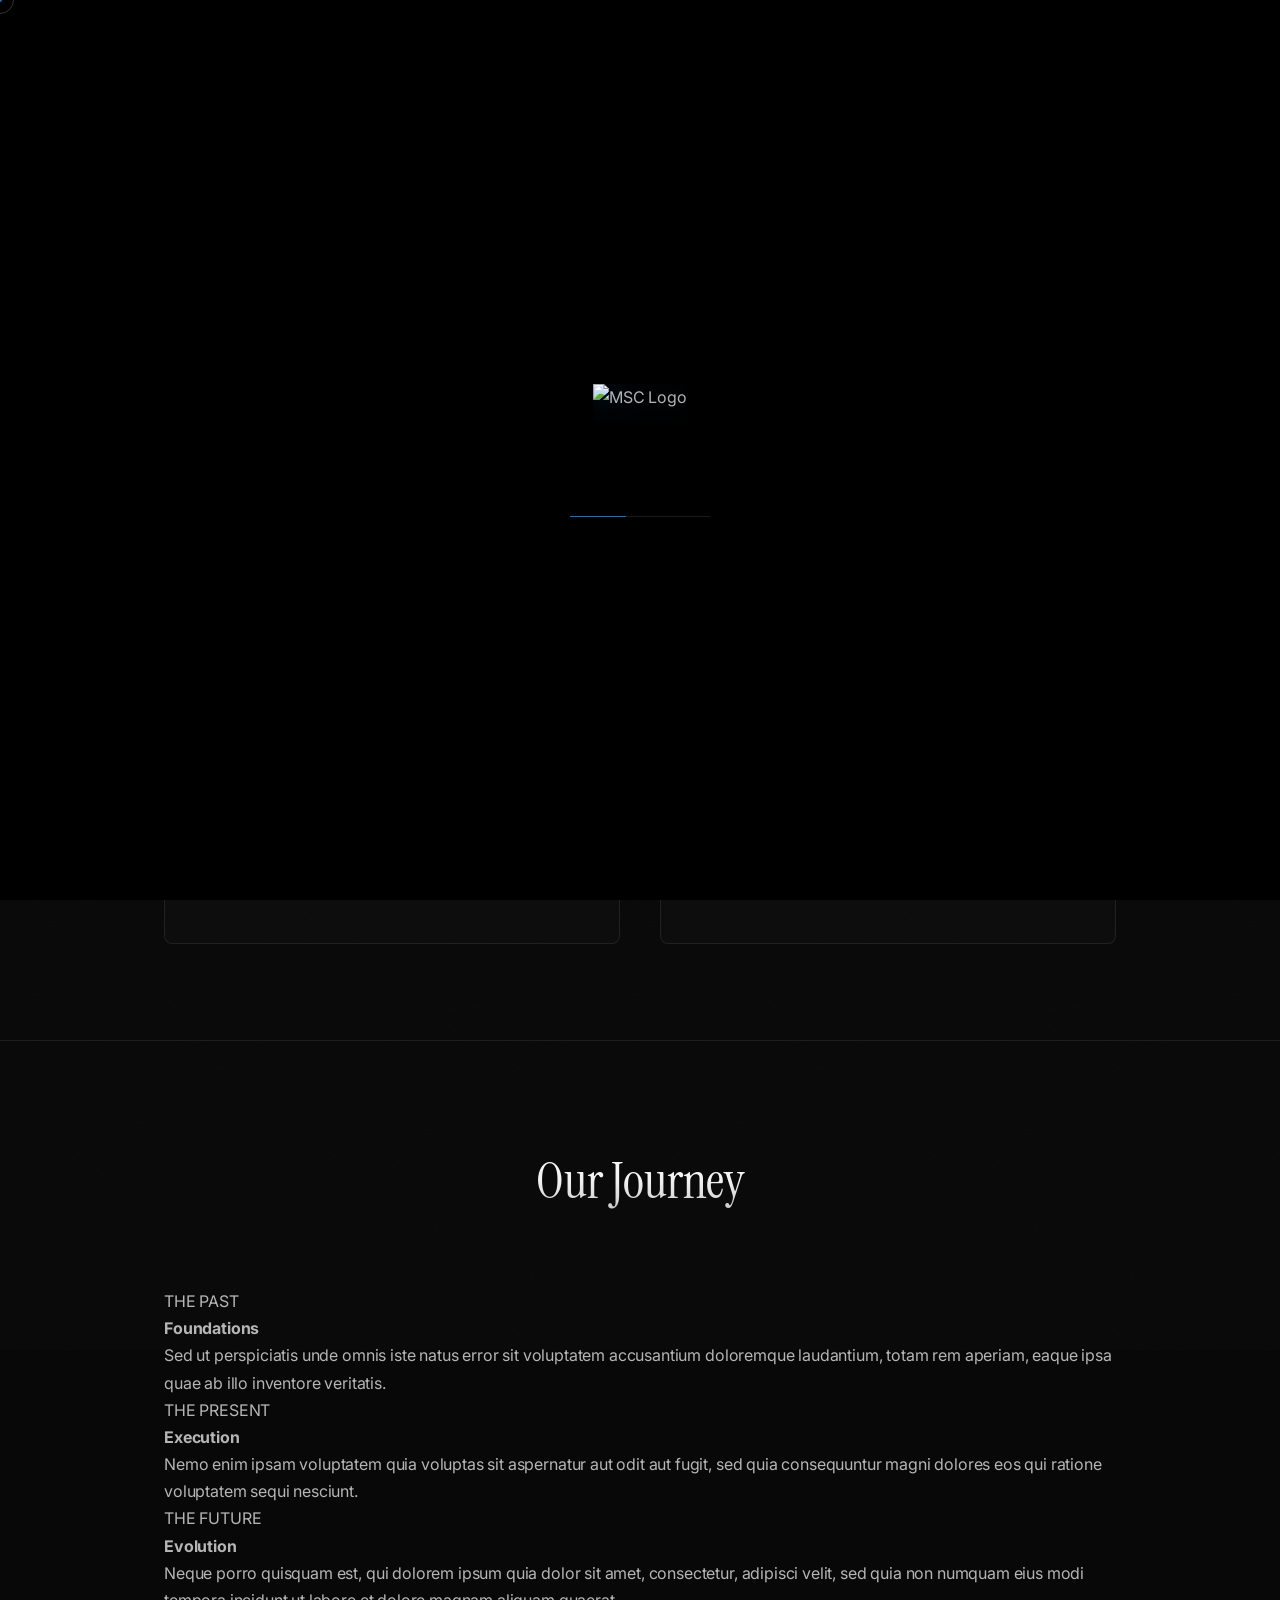
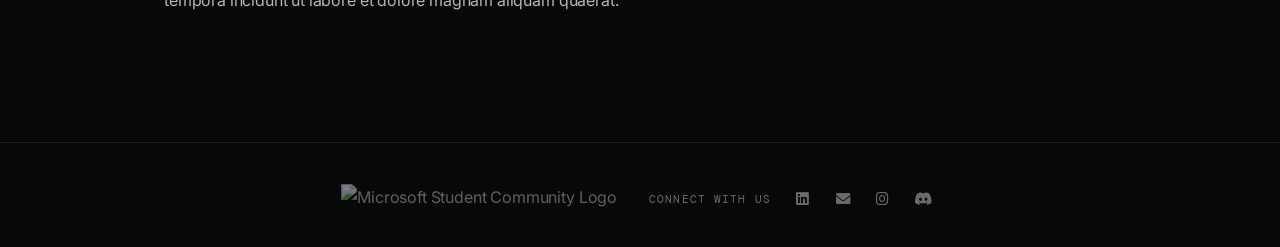
==== mscsrmap-main/about.html @ 241bece9 "Initial commit" ====
<!DOCTYPE html>
<html lang="en">
<head>
  <meta charset="UTF-8" />
  <meta name="viewport" content="width=device-width, initial-scale=1.0" />
  <meta name="description" content="About Microsoft Student Community at SRM University AP" />
  <title>About - Microsoft Student Community</title>

  <!-- Preconnect to external domains for faster loading -->
  <link rel="preconnect" href="https://fonts.googleapis.com" crossorigin />
  <link rel="preconnect" href="https://fonts.gstatic.com" crossorigin />
  <link rel="preconnect" href="https://cdnjs.cloudflare.com" crossorigin />

  <!-- Stylesheets with optimized loading -->
  <link rel="stylesheet" href="styles.css" />
  <link href="https://fonts.googleapis.com/css2?family=Syne:wght@700;800&family=DM+Mono:ital,wght@0,400;0,500;1,400&family=Inter:wght@300;400;500&family=Instrument+Serif:ital@0;1&display=swap" rel="stylesheet" />
  <link rel="stylesheet" href="https://cdnjs.cloudflare.com/ajax/libs/font-awesome/6.0.0/css/all.min.css" crossorigin="anonymous" referrerpolicy="no-referrer" />
  <script>
    (function(){
      var navEntry = performance.getEntriesByType("navigation")[0];
      var isReload = navEntry ? (navEntry.type === 'reload') : (performance.navigation && performance.navigation.type === 1);
      if (sessionStorage.getItem('loaderShown') === 'true' && !isReload) {
        document.documentElement.classList.add('skip-loader');
      } else {
        sessionStorage.setItem('loaderShown', 'true');
      }
    })();
  </script>
</head>

<body class="about-page-body">
  <div class="c-dot" id="cDot"></div>
  <div class="c-ring" id="cRing"></div>

  <!-- Loading Screen -->
  <div class="loading-screen" id="loadingScreen">
    <div class="loading-split top"></div>
    <div class="loading-split bottom"></div>
    <div class="loading-content">
      <div class="loading-logo-wrap">
        <img src="https://lkbwunzswqbnoygxtilm.supabase.co/storage/v1/object/public/webpage/MSC%20Logo.png" alt="MSC Logo" class="loading-logo-img" />
      </div>
      <div class="loading-bar-wrap">
        <div class="loading-bar-line"></div>
      </div>
    </div>
  </div>

  <!-- Background Video -->
  <video class="background-video" muted loop playsinline id="bgVideo" preload="metadata">
    <source src="https://lkbwunzswqbnoygxtilm.supabase.co/storage/v1/object/public/webpage/Microsoft_Student_Community_Title_Card.mp4" type="video/mp4" />
  </video>
  <div class="background-overlay"></div>

  <!-- Navigation -->
  <nav class="navbar liquid-glass">
    <div class="nav-container">
      <a href="index.html" class="nav-logo-link"><img src="https://lkbwunzswqbnoygxtilm.supabase.co/storage/v1/object/public/webpage/MSC%20Logo.png" alt="MSC" class="nav-logo-img" /></a>
      <ul class="nav-menu">
        <li><a href="index.html" class="nav-link">Home</a></li>
        <li><a href="about.html" class="nav-link active">About</a></li>
        <li><a href="events.html" class="nav-link">Events</a></li>
        <li><a href="gallery.html" class="nav-link">Gallery</a></li>
      </ul>
      <div class="hamburger">
        <span></span>
        <span></span>
        <span></span>
      </div>
    </div>
  </nav>

  <!-- Main About Content -->
  <section class="about-hero">
    <div class="container">
      <div class="about-header">
        <span class="section-label">THE MSC ORIGIN</span>
        <h1 class="page-title">Built by students, for students.</h1>
        <p class="about-hero-desc">
          Microsoft Student Community at SRM University AP is a student-led space for builders and learners to explore Microsoft technologies through workshops, projects, and peer-driven learning.
        </p>
      </div>
      
      <div class="about-credits-box">
        <div class="credit-block">
          <span class="credit-title">FOUNDED BY</span>
          <span class="credit-name">Jayanth Ramakrishnan</span>
        </div>
        <div class="credit-divider"></div>
        <div class="credit-block">
          <span class="credit-title">CREDITS</span>
          <span class="credit-name">Murali, Tomy Sir</span>
        </div>
      </div>
    </div>
  </section>

  <section class="about-manifesto">
    <div class="container">
      <div class="manifesto-grid">
        <!-- Vision -->
        <div class="manifesto-card">
          <div class="card-icon"><i class="fa-solid fa-eye"></i></div>
          <h3>Vision</h3>
          <p>
            Lorem ipsum dolor sit amet, consectetur adipiscing elit. Sed do eiusmod tempor incididunt ut labore et dolore magna aliqua. Ut enim ad minim veniam, quis nostrud exercitation ullamco laboris.
          </p>
        </div>
        <!-- Mission -->
        <div class="manifesto-card">
          <div class="card-icon"><i class="fa-solid fa-rocket"></i></div>
          <h3>Mission</h3>
          <p>
            Duis aute irure dolor in reprehenderit in voluptate velit esse cillum dolore eu fugiat nulla pariatur. Excepteur sint occaecat cupidatat non proident, sunt in culpa qui officia.
          </p>
        </div>
      </div>
    </div>
  </section>

  <section class="about-timeline">
    <div class="container">
      <h2 class="timeline-header">Our Journey</h2>
      <div class="timeline-container">
        <!-- Past -->
        <div class="timeline-node">
          <div class="node-marker"></div>
          <div class="node-content">
            <span class="node-time">THE PAST</span>
            <h4>Foundations</h4>
            <p>
              Sed ut perspiciatis unde omnis iste natus error sit voluptatem accusantium doloremque laudantium, totam rem aperiam, eaque ipsa quae ab illo inventore veritatis.
            </p>
          </div>
        </div>
        <!-- Present -->
        <div class="timeline-node">
          <div class="node-marker active-marker"></div>
          <div class="node-content">
            <span class="node-time">THE PRESENT</span>
            <h4>Execution</h4>
            <p>
              Nemo enim ipsam voluptatem quia voluptas sit aspernatur aut odit aut fugit, sed quia consequuntur magni dolores eos qui ratione voluptatem sequi nesciunt.
            </p>
          </div>
        </div>
        <!-- Future -->
        <div class="timeline-node">
          <div class="node-marker"></div>
          <div class="node-content">
            <span class="node-time">THE FUTURE</span>
            <h4>Evolution</h4>
            <p>
              Neque porro quisquam est, qui dolorem ipsum quia dolor sit amet, consectetur, adipisci velit, sed quia non numquam eius modi tempora incidunt ut labore et dolore magnam aliquam quaerat.
            </p>
          </div>
        </div>
      </div>
    </div>
  </section>

  <!-- Footer -->
  <footer class="footer">
    <div class="container">
      <div class="footer-content">
        <div class="footer-left">
          <div class="footer-logo">
            <img src="https://lkbwunzswqbnoygxtilm.supabase.co/storage/v1/object/public/webpage/MSC%20Logo.png" alt="Microsoft Student Community Logo" class="footer-logo-img" loading="lazy" decoding="async" />
          </div>
          <div class="footer-connect">
            <p>Connect with us</p>
            <div class="footer-social">
              <a href="https://linkedin.com/company/microsoft-student-community-srm-university/" target="_blank"><i class="fab fa-linkedin"></i></a>
              <a href="mailto:msc.community@srmap.edu.in" target="_blank"><i class="fa fa-envelope"></i></a>
              <a href="https://www.instagram.com/msc.srmap/?igsh=YmEwdnlteHUwNjVs#/" target="_blank"><i class="fab fa-instagram"></i></a>
              <a href="https://discord.com/invite/wZ55nBhWtJ/" target="_blank"><i class="fab fa-discord"></i></a>
            </div>
          </div>
        </div>
      </div>
    </div>
  </footer>

  <script src="script.min.js" defer></script>
</body>
</html>
---- mscsrmap-main/styles.css ----
/* ===== RESET & BASE ===== */
* {
  margin: 0;
  padding: 0;
  box-sizing: border-box;
}

html {
  scroll-behavior: smooth;
}

:root {
  --bg: #080809;
  --bg-2: #0d0d0f;
  --blue: #0078d4;
  --blue-dim: rgba(0, 120, 212, 0.1);
  --blue-glow: rgba(0, 120, 212, 0.35);
  --blue-soft: rgba(0, 120, 212, 0.08);
  --w100: #ffffff;
  --w95: rgba(255, 255, 255, 0.95);
  --w80: rgba(255, 255, 255, 0.8);
  --w70: rgba(255, 255, 255, 0.7);
  --w45: rgba(255, 255, 255, 0.45);
  --w40: rgba(255, 255, 255, 0.4);
  --w20: rgba(255, 255, 255, 0.2);
  --w15: rgba(255, 255, 255, 0.15);
  --w10: rgba(255, 255, 255, 0.1);
  --w06: rgba(255, 255, 255, 0.06);
  --w04: rgba(255, 255, 255, 0.04);
  --w02: rgba(255, 255, 255, 0.02);
  --w01: rgba(255, 255, 255, 0.01);
  --border: rgba(255, 255, 255, 0.08);
  --glass-bg: rgba(255, 255, 255, 0.01);
  --glass-border-top: rgba(255, 255, 255, 0.45);
  --glass-border-mid: rgba(255, 255, 255, 0.15);
  --font-d: "Syne", sans-serif;
  --font-s: "Instrument Serif", serif;
  --font-m: "DM Mono", monospace;
  --font-b: "Inter", sans-serif;
  --ease: cubic-bezier(0.16, 1, 0.3, 1);
  --ease-io: cubic-bezier(0.45, 0, 0.55, 1);
}

body {
  font-family: var(--font-b);
  background: var(--bg);
  color: var(--w70);
  line-height: 1.7;
  overflow-x: hidden;
  position: relative;
  animation: pageIn 0.4s var(--ease) both;
  -webkit-font-smoothing: antialiased;
  -moz-osx-font-smoothing: grayscale;
  letter-spacing: -0.01em;
}

/* ===== SELECTION STYLING ===== */
::selection {
  background: var(--w100);
  color: #000;
}
::-moz-selection {
  background: var(--w100);
  color: #000;
}

body::after {
  content: "";
  position: fixed;
  inset: -50%;
  width: 200%;
  height: 200%;
  background-image: url("data:image/svg+xml,%3Csvg xmlns='http://www.w3.org/2000/svg' width='300' height='300'%3E%3Cfilter id='n'%3E%3CfeTurbulence type='fractalNoise' baseFrequency='0.75' numOctaves='4' stitchTiles='stitch'/%3E%3C/filter%3E%3Crect width='300' height='300' filter='url(%23n)' opacity='1'/%3E%3C/svg%3E");
  background-repeat: repeat;
  background-size: 300px 300px;
  opacity: 0.028;
  pointer-events: none;
  z-index: 99990;
  mix-blend-mode: overlay;
  animation: grainShift 0.8s steps(1) infinite;
}

@keyframes grainShift {
  0% {
    transform: translate(0, 0);
  }
  10% {
    transform: translate(-3%, -4%);
  }
  20% {
    transform: translate(5%, 2%);
  }
  30% {
    transform: translate(-2%, 6%);
  }
  40% {
    transform: translate(4%, -3%);
  }
  50% {
    transform: translate(-5%, 1%);
  }
  60% {
    transform: translate(3%, 5%);
  }
  70% {
    transform: translate(-4%, -2%);
  }
  80% {
    transform: translate(2%, -5%);
  }
  90% {
    transform: translate(-3%, 3%);
  }
  100% {
    transform: translate(0, 0);
  }
}

@keyframes pageIn {
  from {
    opacity: 0;
  }
  to {
    opacity: 1;
  }
}

/* ===== LIQUID GLASS UTILITY ===== */
.liquid-glass {
  background: var(--glass-bg);
  background-blend-mode: luminosity;
  backdrop-filter: blur(4px);
  -webkit-backdrop-filter: blur(4px);
  border: none;
  box-shadow: inset 0 1px 1px rgba(255, 255, 255, 0.1);
  position: relative;
  overflow: hidden;
}
.liquid-glass::before {
  content: '';
  position: absolute;
  inset: 0;
  padding: 1.4px;
  background: linear-gradient(
    180deg,
    var(--glass-border-top) 0%,
    var(--glass-border-mid) 20%,
    transparent 40%,
    transparent 60%,
    var(--glass-border-mid) 80%,
    var(--glass-border-top) 100%
  );
  border-radius: inherit;
  -webkit-mask: linear-gradient(#fff 0 0) content-box, linear-gradient(#fff 0 0);
  -webkit-mask-composite: xor;
  mask: linear-gradient(#fff 0 0) content-box, linear-gradient(#fff 0 0);
  mask-composite: exclude;
  pointer-events: none;
  z-index: 1;
}

.glass-pill {
  background: rgba(255, 255, 255, 0.04);
  backdrop-filter: blur(16px) saturate(180%);
  -webkit-backdrop-filter: blur(16px) saturate(180%);
  border-radius: 9999px;
  border: 1px solid var(--w10);
}

@keyframes logoPulse {
  0% {
    transform: scale(0.98);
    opacity: 0.75;
  }
  50% {
    transform: scale(1.05);
    opacity: 1;
  }
  100% {
    transform: scale(0.98);
    opacity: 0.75;
  }
}

/* ===== LOADING SCREEN ===== */
.loading-screen {
  position: fixed;
  inset: 0;
  z-index: 99999;
  display: flex;
  align-items: center;
  justify-content: center;
  pointer-events: none;
}
html.skip-loader .loading-screen {
  display: none !important;
}
.loading-split {
  position: absolute;
  left: 0;
  right: 0;
  height: 50vh;
  background: #000;
  transition: transform 0.8s cubic-bezier(0.77, 0, 0.175, 1);
  z-index: 1;
}
.loading-split.top {
  top: 0;
  transform-origin: top;
}
.loading-split.bottom {
  bottom: 0;
  transform-origin: bottom;
}
.loading-screen.hidden .loading-split.top {
  transform: translateY(-100%);
}
.loading-screen.hidden .loading-split.bottom {
  transform: translateY(100%);
}
.loading-content {
  position: relative;
  z-index: 2;
  display: flex;
  flex-direction: column;
  align-items: center;
  gap: 2rem;
  transition: opacity 0.4s ease, transform 0.6s ease;
}
.loading-screen.hidden .loading-content {
  opacity: 0;
  transform: scale(0.95);
}
.loading-logo-wrap {
  overflow: hidden;
  display: flex;
  align-items: center;
  justify-content: center;
}
.loading-logo-img {
  height: 100px;
  width: auto;
  object-fit: contain;
  transform: translateY(100%);
  animation: slideUpLogo 0.8s cubic-bezier(0.16, 1, 0.3, 1) forwards;
  filter: drop-shadow(0 0 14px rgba(0, 120, 212, 0.35));
}
@keyframes slideUpLogo {
  to { transform: translateY(0); }
}
.loading-bar-wrap {
  width: 140px;
  height: 1px;
  background: var(--w10);
  overflow: hidden;
  position: relative;
}
.loading-bar-line {
  position: absolute;
  top: 0;
  left: 0;
  height: 100%;
  width: 40%;
  background: var(--blue);
  animation: loadingScan 1s cubic-bezier(0.65, 0, 0.35, 1) infinite;
}
@keyframes loadingScan {
  0% { left: -40%; }
  100% { left: 100%; }
}

/* ===== BACKGROUND ===== */
.background-video {
  position: fixed;
  top: 0;
  left: 0;
  right: 0;
  bottom: 0;
  width: 100vw;
  height: 100vh;
  object-fit: cover;
  z-index: -2;
  opacity: 0.4;
  filter: grayscale(100%) brightness(0.6) blur(8px);
  display: block;
  max-width: 100vw;
  max-height: 100vh;
  pointer-events: none;
}

.background-overlay {
  position: fixed;
  inset: 0;
  background: rgba(8, 8, 9, 0.82);
  z-index: -1;
}

body.events-page .background-overlay,
body.team-page .background-overlay,
body.board-page .background-overlay {
  background: rgba(8, 8, 9, 0.92) !important;
}

body.events-page .events,
body.team-page .team,
body.board-page .board {
  padding-top: 140px;
}

/* ===== CONTAINER ===== */
.container {
  max-width: 1000px;
  margin: 0 auto;
  padding: 0 24px;
}

/* ===== NAVIGATION ===== */
.navbar {
  position: fixed;
  top: 24px;
  left: 50%;
  transform: translateX(-50%);
  width: max-content;
  max-width: 90vw;
  z-index: 1000;
  padding: 0;
  transition: all 0.4s cubic-bezier(0.16, 1, 0.3, 1);
  border-radius: 100px;
  animation: navSlideIn 0.8s var(--ease) forwards;
  opacity: 0;
}
@keyframes navSlideIn {
  from { opacity: 0; transform: translate(-50%, -20px); }
  to { opacity: 1; transform: translate(-50%, 0); }
}
.nav-container {
  display: flex;
  align-items: center;
  justify-content: space-between;
  height: 56px;
  padding: 0 16px 0 24px;
  gap: 3rem;
}
.nav-logo-link {
  display: flex;
  align-items: center;
  text-decoration: none;
}
.nav-logo-img {
  height: 28px;
  width: auto;
  object-fit: contain;
  filter: drop-shadow(0 0 8px rgba(0, 120, 212, 0.2));
  transition: filter 0.3s ease, transform 0.3s ease;
}
.nav-logo-link:hover .nav-logo-img {
  filter: drop-shadow(0 0 14px rgba(0, 120, 212, 0.4));
  transform: scale(1.05);
}
.nav-menu {
  display: flex;
  list-style: none;
  gap: 0.25rem;
  align-items: center;
}
.nav-link {
  font-family: var(--font-b);
  font-size: 0.75rem;
  font-weight: 500;
  letter-spacing: 0.04em;
  color: var(--w70);
  text-decoration: none;
  text-transform: capitalize;
  padding: 8px 16px;
  border-radius: 100px;
  transition: all 0.3s ease;
  position: relative;
}
.nav-link:hover {
  background: rgba(255, 255, 255, 0.05);
  color: var(--w100);
}
.nav-link.active {
  background: rgba(255, 255, 255, 0.1);
  color: var(--w100);
}

/* Hamburger */
.hamburger {
  display: none;
  flex-direction: column;
  cursor: pointer;
  padding: 8px;
  z-index: 1001;
}

.hamburger span {
  width: 20px;
  height: 1.5px;
  background: var(--w40);
  margin: 3px 0;
  border-radius: 2px;
}

.hamburger.active span:nth-child(1) {
  transform: rotate(45deg) translateY(7px);
}

.hamburger.active span:nth-child(2) {
  opacity: 0;
}

.hamburger.active span:nth-child(3) {
  transform: rotate(-45deg) translateY(-7px);
}

/* ===== CHECKPOINT NAV ===== */
.checkpoint-nav {
  position: fixed;
  right: 1.75rem;
  top: 50%;
  transform: translateY(-50%);
  display: flex;
  flex-direction: column;
  gap: 8px;
  z-index: 100;
  align-items: flex-end;
}
.checkpoint-dot {
  display: block;
  height: 1px;
  width: 16px;
  background: var(--w20);
  text-decoration: none;
  transition:
    width 0.35s var(--ease),
    background 0.3s ease;
}
.checkpoint-dot:hover {
  width: 22px;
  background: var(--w40);
}
.checkpoint-dot.active {
  width: 28px;
  background: var(--blue);
}
@media (max-width: 900px) {
  .checkpoint-nav {
    display: none;
  }
}

/* ===== CUSTOM CURSOR ===== */
@media (hover: hover) and (pointer: fine) {
  /* Hide native cursor only when JS has initialized the custom cursor */
  body.has-custom-cursor * {
    cursor: none !important;
  }

  .c-dot {
    position: fixed;
    width: 4px;
    height: 4px;
    background: var(--blue);
    border-radius: 50%;
    pointer-events: none;
    z-index: 999999;
    left: 0;
    top: 0;
    transform: translate(-50%, -50%);
    will-change: left, top;
    transition:
      width 0.2s var(--ease),
      height 0.2s var(--ease),
      opacity 0.3s;
  }
  .c-ring {
    position: fixed;
    width: 28px;
    height: 28px;
    border: 1px solid var(--w20);
    border-radius: 50%;
    pointer-events: none;
    z-index: 999998;
    left: 0;
    top: 0;
    transform: translate(-50%, -50%);
    will-change: left, top;
    transition:
      width 0.3s var(--ease),
      height 0.3s var(--ease),
      border-color 0.3s ease,
      opacity 0.3s;
  }
  .c-dot.h {
    width: 6px;
    height: 6px;
  }
  .c-ring.h {
    width: 40px;
    height: 40px;
    border-color: var(--blue-glow);
  }
}

/* ===== SCROLL REVEAL ===== */
.reveal {
  opacity: 0;
  transform: translateY(20px);
  transition:
    opacity 0.75s var(--ease),
    transform 0.75s var(--ease);
}
.reveal.in {
  opacity: 1;
  transform: none;
}
.reveal-d1 {
  transition-delay: 0.08s;
}
.reveal-d2 {
  transition-delay: 0.16s;
}
.reveal-d3 {
  transition-delay: 0.24s;
}
.reveal-d4 {
  transition-delay: 0.32s;
}

/* ===== HERO PRO ===== */
.hero.hero-pro {
  position: relative;
  min-height: 100vh;
  display: flex;
  align-items: center;
  justify-content: center;
  padding: 0 24px;
}

.hero-pro .hero-content {
  position: relative;
  z-index: 10;
  text-align: center;
  max-width: 1000px;
  width: 100%;
  display: flex;
  flex-direction: column;
  align-items: center;
  justify-content: center;
}

.hero-tagline-pill {
  display: inline-flex;
  align-items: center;
  justify-content: center;
  gap: 0.5rem;
  padding: 0.35rem 1rem;
  font-family: var(--font-b);
  font-size: 0.65rem;
  letter-spacing: 0.2em;
  text-transform: uppercase;
  color: var(--w80);
  margin-bottom: 1.5rem;
  opacity: 0;
  animation: fadeUpIn 0.8s var(--ease) 0.1s forwards;
}

.hero-title-pro {
  font-family: var(--font-s);
  font-size: clamp(3rem, 7vw, 5.5rem);
  font-weight: 400;
  line-height: 1.1;
  background: linear-gradient(to bottom, var(--w100), var(--w95), var(--w70));
  -webkit-background-clip: text;
  background-clip: text;
  color: transparent;
  margin-bottom: 1.5rem;
  letter-spacing: -0.01em;
  opacity: 0;
  animation: fadeUpIn 1s var(--ease) 0.2s forwards;
  max-width: 900px;
}

.hero-desc-pro {
  font-size: 1.1rem;
  color: var(--w70);
  max-width: 600px;
  line-height: 1.6;
  margin-bottom: 2.5rem;
  font-weight: 300;
  opacity: 0;
  animation: fadeUpIn 1s var(--ease) 0.3s forwards;
}

.hero-cta-area {
  min-height: 50px;
  display: flex;
  align-items: center;
  justify-content: center;
  opacity: 0;
  animation: fadeUpIn 1s var(--ease) 0.4s forwards;
}

@keyframes fadeUpIn {
  from { opacity: 0; transform: translateY(20px); }
  to { opacity: 1; transform: translateY(0); }
}

.hero-btn-glass {
  padding: 0.75rem 2.5rem;
  font-family: var(--font-b);
  font-size: 0.875rem;
  font-weight: 500;
  color: var(--w95);
  background: rgba(255, 255, 255, 0.02);
  border: 1px solid var(--w10);
  border-radius: 9999px;
  cursor: pointer;
  transition: all 0.3s ease;
  backdrop-filter: blur(4px);
}
.hero-btn-glass:hover {
  border-color: var(--w40);
  background: rgba(255, 255, 255, 0.05);
  color: var(--w100);
}

.hero-email-form {
  display: flex;
  align-items: center;
  gap: 0.5rem;
  padding: 0.375rem 0.375rem 0.375rem 1.25rem;
  border: 1px solid var(--w20);
  border-radius: 9999px;
  background: rgba(255, 255, 255, 0.02);
  backdrop-filter: blur(4px);
  width: 100%;
  min-width: 280px;
  max-width: 320px;
  transition: border-color 0.3s ease, transform 0.2s ease;
  transform: scale(0.95);
}
.hero-email-form.active {
  transform: scale(1);
}
.hero-email-form:focus-within {
  border-color: var(--w40);
}
.hero-email-form input {
  flex: 1;
  background: transparent;
  border: none;
  color: var(--w100);
  font-family: var(--font-b);
  font-size: 0.875rem;
  outline: none;
  min-width: 0;
}
.hero-email-form input::placeholder {
  color: var(--w45);
}
.hero-email-form button {
  width: 32px;
  height: 32px;
  border-radius: 50%;
  background: var(--w10);
  border: none;
  color: var(--w100);
  display: flex;
  align-items: center;
  justify-content: center;
  cursor: pointer;
  transition: all 0.3s ease;
  flex-shrink: 0;
}
.hero-email-form button:hover {
  background: var(--w20);
}
.hero-email-form.hidden {
  display: none;
}

/* Large Screens */
@media (min-width: 1600px) {
  .hero-inner {
    max-width: 1600px;
    gap: 6rem;
  }

  .hero-tagline {
    font-size: 1.15rem;
  }

  .hero-description {
    font-size: 1rem;
    max-width: 600px;
  }
}

/* Page Hero */
.events-hero,
.team-hero,
.board-hero {
  min-height: 40vh;
  display: flex;
  align-items: center;
  justify-content: center;
  padding-top: 120px;
}

.events-hero h1,
.team-hero h1,
.board-hero h1 {
  font-family: var(--font-s);
  font-size: 3.5rem;
  font-weight: 500;
  background: linear-gradient(to bottom, var(--w100), var(--w95), var(--w70));
  -webkit-background-clip: text;
  background-clip: text;
  color: transparent;
  letter-spacing: -0.01em;
}

.events-hero p,
.team-hero p,
.board-hero p {
  font-size: 1rem;
  color: var(--w70);
  max-width: 500px;
  margin: 0 auto;
}

/* ===== SECTIONS ===== */
section {
  padding: 5rem 0;
  position: relative;
  background: transparent;
}

.section-title {
  font-family: var(--font-s);
  font-size: clamp(2.5rem, 4vw, 3.5rem);
  font-weight: 400;
  background: linear-gradient(to bottom, var(--w100), var(--w95), var(--w70));
  -webkit-background-clip: text;
  background-clip: text;
  color: transparent;
  line-height: 1.1;
  margin-bottom: 2.5rem;
  letter-spacing: -0.01em;
}

.section-label {
  display: inline-flex;
  align-items: center;
  justify-content: center;
  gap: 0.5rem;
  padding: 0.25rem 0.75rem;
  font-family: var(--font-b);
  font-size: 0.65rem;
  letter-spacing: 0.2em;
  color: var(--w80);
  text-transform: uppercase;
  margin-bottom: 1rem;
  background: rgba(255, 255, 255, 0.04);
  backdrop-filter: blur(16px) saturate(180%);
  -webkit-backdrop-filter: blur(16px) saturate(180%);
  border-radius: 9999px;
  border: 1px solid var(--w10);
}

/* ===== UPCOMING EVENTS ===== */
.upcoming {
  padding: 5rem 0 4rem;
}

.upcoming-list {
  display: flex;
  flex-direction: column;
  gap: 1.5rem;
  max-width: 1000px;
  margin: 0 auto;
}

.event-cassette {
  display: grid;
  grid-template-columns: 90px 1fr 80px;
  gap: 2rem;
  padding: 1.5rem;
  border: 1px solid var(--border);
  border-radius: 8px;
  background: var(--glass-bg);
  backdrop-filter: blur(4px);
  box-shadow: inset 0 1px 1px rgba(255, 255, 255, 0.1);
  align-items: center;
  transition: transform 0.3s var(--ease), border-color 0.3s var(--ease), background 0.3s var(--ease), box-shadow 0.3s var(--ease);
}

.event-cassette:hover {
  transform: translateY(-2px);
  border-color: var(--blue);
  background: var(--w04);
  box-shadow: inset 0 1px 1px rgba(255, 255, 255, 0.1), 0 4px 20px var(--blue-soft);
}

.event-cassette:last-child {
  border-bottom: 1px solid var(--border);
}

.event-spine {
  display: flex;
  flex-direction: column;
  font-family: var(--font-m);
  text-transform: uppercase;
  letter-spacing: 0.2em;
  color: var(--w40);
  gap: 0.4rem;
}

.event-day {
  font-family: var(--font-d);
  font-size: 2rem;
  color: var(--w70);
  letter-spacing: -0.02em;
}

.event-body h3 {
  font-size: 1.1rem;
  font-weight: 500;
  color: var(--w100);
  margin-bottom: 0.5rem;
}

.event-body p {
  color: var(--w40);
  font-size: 0.85rem;
  line-height: 1.6;
  margin-bottom: 0.85rem;
}

.event-meta {
  display: flex;
  flex-wrap: wrap;
  gap: 0.75rem;
  font-family: var(--font-m);
  font-size: 0.65rem;
  letter-spacing: 0.12em;
  text-transform: uppercase;
  color: var(--w40);
}

.event-status {
  border: 1px solid var(--border);
  padding: 0.25rem 0.6rem;
  background: var(--w06);
}

.event-edge {
  width: 56px;
  height: 56px;
  border: 1px solid var(--border);
  border-radius: 50%;
  display: flex;
  align-items: center;
  justify-content: center;
  font-family: var(--font-m);
  font-size: 0.6rem;
  letter-spacing: 0.14em;
  text-transform: uppercase;
  color: var(--w40);
  background: transparent;
  transition: all 0.3s var(--ease);
}

.event-cassette:hover .event-edge {
  border-color: var(--blue);
  color: var(--blue);
  background: var(--blue-dim);
}

/* ===== ABOUT SECTION ===== */
.about-content {
  display: grid;
  grid-template-columns: 2fr 1fr;
  gap: 4rem;
  align-items: center;
}

.about-text p {
  font-size: 0.9rem;
  margin-bottom: 1.25rem;
  color: var(--w70);
  line-height: 1.8;
}

.about-text strong {
  color: var(--w100);
  font-weight: 500;
}

.stats {
  display: flex;
  gap: 3rem;
  margin-top: 2.5rem;
  justify-content: flex-start;
}

.stat-item {
  text-align: left;
  padding: 0;
  background: none;
  border: none;
}

.stat-item h3 {
  font-family: var(--font-d);
  font-size: 2.5rem;
  font-weight: 700;
  color: var(--w100);
  line-height: 1;
}

.stat-item p {
  font-family: var(--font-m);
  color: var(--w40);
  font-weight: 400;
  font-size: 0.7rem;
  text-transform: uppercase;
  letter-spacing: 0.15em;
  margin-top: 0.25rem;
}

.image-placeholder {
  width: 100%;
  height: 280px;
  background: none;
  border-radius: 0;
  display: flex;
  align-items: center;
  justify-content: center;
  border: none;
  overflow: hidden;
}

.image-placeholder img {
  width: 100%;
  height: 100%;
  object-fit: contain;
}

.about-shell {
  display: grid;
  grid-template-columns: minmax(0, 1.1fr) minmax(0, 0.9fr);
  gap: 3.5rem;
  align-items: start;
}

.about-lead {
  font-size: 0.95rem;
  color: var(--w70);
  line-height: 1.8;
  margin-bottom: 2rem;
}

.credit-strip {
  display: grid;
  gap: 1rem;
  border-left: 1px solid var(--border);
  padding-left: 1.5rem;
}

.credit-item {
  display: flex;
  flex-direction: column;
  gap: 0.3rem;
}

.credit-label {
  font-family: var(--font-m);
  font-size: 0.65rem;
  letter-spacing: 0.2em;
  color: var(--w40);
  text-transform: uppercase;
}

.credit-name {
  font-size: 0.95rem;
  color: var(--w100);
}

.about-impact {
  display: grid;
  gap: 1rem;
}

.impact-band {
  display: flex;
  align-items: center;
  justify-content: space-between;
  border: 1px solid var(--border);
  border-radius: 8px;
  padding: 1.2rem 1.5rem;
  background: var(--w04);
  transition: transform 0.3s var(--ease), border-color 0.3s var(--ease), background 0.3s var(--ease);
}

.impact-band:hover {
  transform: translateY(-2px);
  border-color: var(--w20);
  background: var(--w06);
}

.impact-value {
  font-family: var(--font-d);
  font-size: 1.6rem;
  color: var(--w100);
}

.impact-label {
  font-family: var(--font-m);
  font-size: 0.65rem;
  letter-spacing: 0.18em;
  text-transform: uppercase;
  color: var(--w40);
}

/* ===== EVENTS SECTION ===== */
.events-subtitle {
  font-family: var(--font-m);
  font-size: 0.65rem;
  font-weight: 400;
  margin-bottom: 2rem;
  color: var(--blue);
  text-transform: uppercase;
  letter-spacing: 0.25em;
  text-align: center;
  opacity: 0.85;
}

.events-section {
  margin-bottom: 4rem;
}

.events-grid {
  display: flex;
  flex-direction: column;
  max-width: 900px;
  margin: 0 auto;
  gap: 0;
  padding-bottom: 2rem;
}

.event-card {
  background: rgba(255, 255, 255, 0.01);
  border: 1px solid var(--w10);
  border-radius: 8px;
  backdrop-filter: blur(4px);
  padding: 0;
  display: grid;
  grid-template-columns: 140px 1fr;
  align-items: stretch;
  position: relative;
  transition: all 0.3s var(--ease);
  margin-bottom: 2rem;
  overflow: hidden;
  box-shadow: inset 0 1px 1px rgba(255, 255, 255, 0.1);
}

.event-card:last-child {
  margin-bottom: 0;
}

.event-card:hover {
  border-color: var(--blue);
  background: var(--w04);
  transform: translateY(-2px);
  box-shadow: inset 0 1px 1px rgba(255, 255, 255, 0.1), 0 4px 20px var(--blue-soft);
}

.event-card:hover .event-content h4 {
  color: var(--blue);
}

/* Event Types - Optional accent line */
/* Mobile Responsiveness for Events List */
@media (max-width: 768px) {
  .event-card {
    grid-template-columns: 1fr;
    gap: 1rem;
    padding: 2rem 0;
  }

  .event-date {
    flex-direction: row;
    align-items: baseline;
    gap: 0.5rem;
    padding-bottom: 0.5rem;
    border-bottom: 1px solid var(--border);
    margin-bottom: 0.5rem;
    width: fit-content;
  }

  .event-date .day {
    font-size: 1.5rem;
  }

  .event-details {
    flex-direction: column;
    gap: 0.5rem;
  }
}

/* Cleanup old event types */
.hackathon-event,
.quantum-event,
.techfest-event,
.zerojam-event,
.techhunt-event,
.hackxmsc-event {
  background-image: none !important;
}

.event-card-header {
  padding: 0;
  border-bottom: none;
  margin-bottom: 1rem;
}

.event-date {
  display: flex;
  flex-direction: column;
  align-items: center;
  justify-content: center;
  border-right: 1px dashed var(--w20);
  background: var(--w02);
  padding: 2rem 0;
  width: 100%;
}

.event-date .month {
  font-family: var(--font-m);
  font-size: 0.75rem;
  font-weight: 400;
  color: var(--w70);
  text-transform: uppercase;
  letter-spacing: 0.2em;
  margin-bottom: 0.5rem;
}

.event-date .day {
  font-family: var(--font-d);
  font-size: 3rem;
  font-weight: 700;
  color: var(--w100);
  line-height: 1;
  letter-spacing: -2px;
}

.past-event .event-date {
  opacity: 0.7;
}

.event-content {
  padding: 2.5rem;
  display: flex;
  flex-direction: column;
  justify-content: center;
}

.event-content h4 {
  font-family: var(--font-b);
  font-size: 1.15rem;
  font-weight: 500;
  margin-bottom: 0.75rem;
  line-height: 1.3;
  color: var(--w70);
  transition: color 0.25s ease;
}

.event-content p {
  color: var(--w40);
  margin-bottom: 1.5rem;
  line-height: 1.6;
  font-size: 0.85rem;
}

.event-details {
  display: flex;
  flex-direction: row;
  gap: 2rem;
  margin-top: 1.5rem;
  padding-top: 1.5rem;
  border-top: 1px solid var(--border);
}

.event-time,
.event-location {
  display: flex;
  align-items: center;
  gap: 0.5rem;
  font-family: var(--font-m);
  font-size: 0.7rem;
  color: var(--w40);
  letter-spacing: 0.05em;
}

.event-time i,
.event-location i {
  color: var(--blue);
  font-size: 0.7rem;
  width: 16px;
  text-align: center;
}

.event-actions {
  display: flex;
  align-items: center;
  gap: 0.8rem;
  margin-top: auto;
}

.register-btn {
  font-family: var(--font-m);
  background: transparent;
  color: var(--w70);
  border: 1px solid var(--border);
  padding: 0.6rem 1.5rem;
  border-radius: 0;
  font-weight: 400;
  font-size: 0.7rem;
  letter-spacing: 0.1em;
  text-transform: uppercase;
  cursor: pointer;
}

.register-btn:hover {
  border-color: var(--w40);
  color: var(--w100);
}

.past-event {
  opacity: 0.7;
}

/* ===== FOUNDERS ===== */
.founders-grid {
  display: grid;
  grid-template-columns: repeat(3, 1fr);
  gap: 0;
  text-align: center;
}

.founder-card {
  background: transparent;
  border: 1px solid var(--w20);
  border-radius: 0;
  padding: 3rem 2rem;
  text-align: center;
  position: relative;
  transition: all 0.3s var(--ease);
}

.founder-card:hover {
  border-color: var(--blue);
  background: var(--w02);
}

.founder-card::after {
  display: none;
}

.founder-card:last-child {
  border-right: 1px solid var(--border);
}

.founder-card:last-child::after {
  display: none;
}

.founder-image {
  margin-bottom: 1.25rem;
}

.founder-image .image-placeholder {
  width: 80px !important;
  height: 80px !important;
  border-radius: 50% !important;
  margin: 0 auto;
  overflow: hidden;
  position: relative;
  display: block !important;
  background: none !important;
  border: none !important;
}

.founder-img {
  width: 100% !important;
  height: 100% !important;
  object-fit: cover !important;
  border-radius: 50%;
  position: absolute;
  top: 0;
  left: 0;
}

.founder-info h3 {
  font-size: 1rem;
  font-weight: 500;
  margin-bottom: 0.2rem;
  color: var(--w100);
}

.founder-role {
  color: var(--w40);
  font-weight: 400;
  margin-bottom: 0;
  font-size: 0.8rem;
}

.founder-bio {
  color: var(--w70);
  line-height: 1.6;
  margin-bottom: 1rem;
  font-size: 0.875rem;
}

.founder-social {
  display: flex;
  justify-content: center;
  gap: 0.75rem;
}

.founder-social a {
  width: 28px;
  height: 28px;
  background: none;
  border: none;
  display: flex;
  align-items: center;
  justify-content: center;
  color: var(--w40);
  text-decoration: none;
  font-size: 0.85rem;
}

.founder-social a:hover {
  color: var(--w100);
}

/* ===== DIRECTORATE ===== */
/* commented by fawaz for future references */
.directorate-placeholder {
  display: flex;
  justify-content: center;
  align-items: center;
  padding: 4rem 0;
  text-align: center;
}

.tbd-text {
  font-family: var(--font-m);
  font-size: 0.8rem;
  font-weight: 400;
  color: var(--w40);
  letter-spacing: 0.25em;
  text-transform: uppercase;
  position: relative;
  padding-bottom: 0.5rem;
}

.tbd-text::after {
  content: "";
  position: absolute;
  bottom: 0;
  left: 50%;
  transform: translateX(-50%);
  width: 40px;
  height: 1px;
  background: var(--blue);
  opacity: 0.5;
}

/* Mobile Responsiveness for Directorate */
@media (max-width: 768px) {
  .directorate-placeholder {
    padding: 3rem 0;
  }

  .tbd-text {
    font-size: 0.75rem;
    letter-spacing: 0.2em;
  }
}

/* ===== BOARD ===== */
.board {
  background: transparent;
  padding-top: 140px;
}

.board-grid,
.chief-board-grid {
  display: grid;
  grid-template-columns: repeat(auto-fit, minmax(220px, 1fr));
  gap: 2rem;
}

.board-card {
  background: rgba(255, 255, 255, 0.01);
  border: 1px solid var(--w10);
  border-radius: 8px;
  backdrop-filter: blur(4px);
  padding: 2.5rem 1.5rem;
  text-align: center;
  transition: all 0.3s var(--ease);
}

.board-card:hover {
  background: rgba(255, 255, 255, 0.04);
  border-color: var(--blue);
  transform: translateY(-4px);
  box-shadow: inset 0 1px 1px rgba(255, 255, 255, 0.1), 0 4px 20px var(--blue-soft);
}

.board-card:last-child {
  /* removed border-right */
}

.board-image {
  margin-bottom: 1.25rem;
}

.board-image .image-placeholder {
  width: 80px;
  height: 80px;
  border-radius: 50%;
  margin: 0 auto;
  overflow: hidden;
  position: relative;
  display: block !important;
  background: none !important;
  border: none !important;
}

.board-img {
  width: 100% !important;
  height: 100% !important;
  object-fit: cover !important;
  border-radius: 50%;
  position: absolute;
  top: 0;
  left: 0;
}

.board-info h3 {
  font-family: var(--font-s);
  font-size: 1.5rem;
  font-weight: 400;
  margin-bottom: 0.2rem;
  color: var(--w100);
}

.board-role {
  font-family: var(--font-m);
  color: var(--w40);
  font-weight: 400;
  margin-bottom: 1rem;
  font-size: 0.7rem;
  letter-spacing: 0.1em;
}

.board-social {
  display: flex;
  justify-content: center;
  gap: 0.75rem;
}

.board-social a {
  width: 28px;
  height: 28px;
  background: none;
  border: none;
  display: flex;
  align-items: center;
  justify-content: center;
  color: var(--w40);
  text-decoration: none;
  font-size: 0.85rem;
}

.board-social a:hover {
  color: var(--w100);
}

/* ===== TEAM ===== */
.team-grid {
  display: grid;
  grid-template-columns: repeat(auto-fit, minmax(220px, 1fr));
  gap: 2rem;
}

.team-card {
  background: rgba(255, 255, 255, 0.01);
  border: 1px solid var(--w10);
  border-radius: 8px;
  backdrop-filter: blur(4px);
  padding: 2.5rem 1.5rem;
  text-align: center;
  transition: all 0.3s var(--ease);
}

.team-card:hover {
  background: rgba(255, 255, 255, 0.04);
  border-color: var(--blue);
  transform: translateY(-4px);
  box-shadow: inset 0 1px 1px rgba(255, 255, 255, 0.1), 0 4px 20px var(--blue-soft);
}

.team-card:last-child {
  /* removed */
}

.team-image {
  margin-bottom: 1.25rem;
}

.team-image .image-placeholder {
  width: 80px !important;
  height: 80px !important;
  border-radius: 50% !important;
  margin: 0 auto;
  overflow: hidden;
  position: relative;
  display: block !important;
  background: none !important;
  border: none !important;
}

.team-img {
  width: 100% !important;
  height: 100% !important;
  object-fit: cover !important;
  border-radius: 50%;
  position: absolute;
  top: 0;
  left: 0;
}

.team-info h3 {
  font-family: var(--font-s);
  font-size: 1.5rem;
  font-weight: 400;
  margin-bottom: 0.2rem;
  color: var(--w100);
}

.team-role {
  font-family: var(--font-m);
  color: var(--w40);
  font-weight: 400;
  margin-bottom: 1rem;
  font-size: 0.7rem;
  letter-spacing: 0.1em;
}

.team-social {
  display: flex;
  justify-content: center;
  gap: 0.75rem;
}

.team-social a {
  width: 32px;
  height: 32px;
  background: none;
  border: none;
  display: flex;
  align-items: center;
  justify-content: center;
  color: var(--w40);
  text-decoration: none;
  font-size: 0.9rem;
  transition: color 0.25s ease;
}

.team-social a:hover {
  color: var(--w100);
}

/* ===== CONTACT ===== */
.contact {
  background: transparent;
  padding: 6rem 0;
}

.contact .section-title {
  margin-bottom: 3rem;
}

.contact-content {
  display: grid;
  grid-template-columns: 1fr 1.5fr;
  gap: 4rem;
  align-items: start;
  max-width: 1000px;
  margin: 0 auto;
}

.contact-info {
  display: flex;
  flex-direction: column;
  gap: 1.5rem;
}

.contact-info h3 {
  font-family: var(--font-d);
  font-size: 1.1rem;
  color: var(--w100);
  margin-bottom: 0.5rem;
  text-align: left;
  font-weight: 700;
}

.contact-item {
  display: flex;
  align-items: flex-start;
  gap: 1rem;
  padding: 0;
}

.contact-item i {
  font-size: 0.9rem;
  color: var(--blue);
  width: auto;
  height: auto;
  display: flex;
  align-items: center;
  background: none;
  border: none;
  flex-shrink: 0;
  padding-top: 0.35rem;
}

.contact-item p {
  color: var(--w70);
  font-size: 0.9rem;
  line-height: 1.6;
}

.contact-form {
  background: none;
  padding: 0;
  border-radius: 0;
  border: none;
  min-height: auto;
}

.contact-form h3 {
  font-family: var(--font-d);
  font-size: 1.1rem;
  color: var(--w100);
  margin-bottom: 1.5rem;
  text-align: left;
  font-weight: 700;
}

.contact-form input,
.contact-form textarea {
  width: 100%;
  padding: 1rem 1.25rem;
  margin-bottom: 1rem;
  background: rgba(255, 255, 255, 0.02);
  border: 1px solid var(--w20);
  border-radius: 8px;
  color: var(--w100);
  font-family: var(--font-b);
  font-size: 0.9rem;
  transition: all 0.3s var(--ease);
  backdrop-filter: blur(4px);
}

.contact-form input:focus,
.contact-form textarea:focus {
  outline: none;
  border-color: var(--w40);
  background: rgba(255, 255, 255, 0.04);
}

.contact-form input::placeholder,
.contact-form textarea::placeholder {
  color: var(--w45);
}

.contact-form button {
  font-family: var(--font-b);
  font-size: 0.875rem;
  font-weight: 500;
  color: var(--w95);
  background: rgba(255, 255, 255, 0.02);
  border: 1px solid var(--w10);
  padding: 0.85rem 2.5rem;
  border-radius: 9999px;
  cursor: pointer;
  width: auto;
  margin-top: 0.5rem;
  transition: all 0.3s var(--ease);
  backdrop-filter: blur(4px);
}

.contact-form button::before {
  display: none;
}

.contact-form button:hover {
  border-color: var(--w40);
  background: rgba(255, 255, 255, 0.05);
  color: var(--w100);
  transform: scale(0.97);
}

.contact-form button:disabled {
  opacity: 0.3;
  cursor: not-allowed;
}

/* Form Status */
.form-status {
  margin-top: 0.75rem;
  padding: 0.6rem 0;
  font-weight: 400;
  text-align: left;
  font-size: 0.85rem;
}

.form-status.success {
  color: #4ade80;
}

.form-status.error {
  color: #f87171;
}

.form-status.info {
  color: var(--blue);
}

/* ===== FOOTER ===== */
.footer {
  background: transparent;
  border-top: 1px solid var(--border);
  padding: 2.5rem 0 2rem;
  backdrop-filter: blur(8px);
}

.footer-content {
  display: flex;
  justify-content: center;
  align-items: center;
  margin-bottom: 0;
}

.footer-left {
  display: flex;
  align-items: center;
  gap: 2rem;
}

.footer-logo {
  display: flex;
  align-items: center;
}

.footer-logo-img {
  height: 30px;
  width: auto;
  object-fit: contain;
  opacity: 0.5;
  transition: opacity 0.3s ease;
}

.footer-logo-img:hover {
  opacity: 0.8;
}

.footer-connect {
  display: flex;
  align-items: center;
  gap: 1rem;
}

.footer-connect p {
  font-family: var(--font-m);
  color: var(--w40);
  font-weight: 400;
  font-size: 0.7rem;
  letter-spacing: 0.1em;
  text-transform: uppercase;
  margin: 0;
}

.footer-social {
  display: flex;
  gap: 0.5rem;
}

.footer-social a {
  width: 32px;
  height: 32px;
  background: none;
  border: none;
  display: flex;
  align-items: center;
  justify-content: center;
  color: var(--w40);
  text-decoration: none;
  font-size: 0.9rem;
  transition: color 0.25s ease;
}

.footer-social a:hover {
  color: var(--w100);
}

.footer-right {
  display: flex;
  align-items: center;
}

.footer-right p {
  color: var(--w40);
  font-weight: 400;
  margin: 0;
}

/* ===== MORE BUTTON ===== */
.more-btn {
  font-family: var(--font-m);
  background: transparent;
  color: var(--w40);
  font-weight: 400;
  border: 1px solid var(--border);
  border-radius: 0;
  padding: 0.6rem 1.5rem;
  cursor: pointer;
  font-size: 0.7rem;
  letter-spacing: 0.1em;
  text-transform: uppercase;
  outline: none;
  transition:
    border-color 0.25s ease,
    color 0.25s ease;
}

.more-btn:hover,
.more-btn:focus {
  border-color: var(--blue);
  color: var(--w100);
}

/* ===== EVENT MODAL ===== */
.event-modal {
  position: fixed;
  inset: 0;
  background: rgba(8, 8, 9, 0.8);
  backdrop-filter: blur(12px);
  -webkit-backdrop-filter: blur(12px);
  display: flex;
  align-items: center;
  justify-content: center;
  z-index: 10000;
  opacity: 0;
  visibility: hidden;
  transition:
    opacity 0.3s ease,
    visibility 0.3s ease;
}

.event-modal.active {
  opacity: 1;
  visibility: visible;
}

.event-modal-content {
  background: var(--bg-2);
  border: 1px solid var(--border);
  border-radius: 2px;
  max-width: 640px;
  width: 90%;
  max-height: 80vh;
  overflow-y: auto;
  position: relative;
}

.event-modal-header {
  padding: 2rem 2rem 1.25rem;
  border-bottom: 1px solid var(--border);
  position: relative;
}

.event-modal-close {
  position: absolute;
  top: 1.5rem;
  right: 1.5rem;
  width: 32px;
  height: 32px;
  background: none;
  border: none;
  display: flex;
  align-items: center;
  justify-content: center;
  cursor: pointer;
  color: var(--w40);
  font-size: 1.2rem;
  transition: color 0.25s ease;
}

.event-modal-close:hover {
  color: var(--w100);
}

.event-modal-title {
  font-family: var(--font-d);
  font-size: 1.4rem;
  font-weight: 700;
  color: var(--w100);
  padding-right: 40px;
}

.event-modal-date {
  font-family: var(--font-m);
  font-size: 0.7rem;
  color: var(--w40);
  font-weight: 400;
  margin-top: 0.3rem;
  letter-spacing: 0.1em;
  text-transform: uppercase;
}

.event-modal-body {
  padding: 1.5rem 2rem;
}

.event-modal-section {
  margin-bottom: 1.25rem;
}

.event-modal-section h4 {
  font-size: 0.95rem;
  font-weight: 500;
  color: var(--w100);
  margin-bottom: 0.4rem;
}

.event-modal-section p,
.event-modal-section li {
  color: var(--w70);
  line-height: 1.7;
  font-size: 0.85rem;
}

.event-modal-section ul {
  padding-left: 1.2rem;
}

.event-modal-section li {
  margin-bottom: 0.2rem;
}

.event-modal-footer {
  padding: 1rem 2rem 1.5rem;
  display: flex;
  gap: 1rem;
  border-top: 1px solid var(--border);
}

.event-modal-register {
  font-family: var(--font-m);
  background: transparent;
  color: var(--w70);
  border: 1px solid var(--border);
  padding: 0.7rem 1.8rem;
  border-radius: 0;
  font-weight: 400;
  font-size: 0.7rem;
  cursor: pointer;
  letter-spacing: 0.1em;
  text-transform: uppercase;
  transition:
    border-color 0.25s ease,
    color 0.25s ease;
}

.event-modal-register:hover {
  border-color: var(--blue);
  color: var(--w100);
}

/* ===== RESPONSIVE: 768px ===== */
@media (max-width: 768px) {
  .hamburger {
    display: flex;
    z-index: 1001;
    position: relative;
  }

  .nav-container {
    padding: 0 20px;
  }

  .container {
    padding: 0 20px;
  }

  .nav-menu {
    position: fixed;
    inset: 0;
    flex-direction: column;
    background: rgba(8, 8, 9, 0.98);
    display: flex;
    align-items: center;
    justify-content: center;
    text-align: center;
    padding: 0;
    gap: 0.5rem;
    opacity: 0;
    visibility: hidden;
    pointer-events: none;
    z-index: 999;
    border-radius: 0;
    border: none;
  }

  .nav-menu.active {
    opacity: 1;
    visibility: visible;
    pointer-events: all;
  }

  .nav-link {
    padding: 1rem 2rem;
    font-size: 0.85rem;
    font-weight: 400;
    color: var(--w40);
    width: 100%;
    max-width: 300px;
  }

  .nav-link:hover {
    color: var(--w100);
  }

  .nav-link.active {
    color: var(--w100);
  }

  .hero {
    min-height: 100vh;
    padding: 0;
  }

  .hero-inner {
    grid-template-columns: 1fr;
    gap: 3rem;
    text-align: center;
    padding: 6rem 24px 4rem;
  }

  .hero-content {
    text-align: center;
    padding: 0;
    margin: 0 auto;
    max-width: 600px;
  }

  .hero-title {
    font-size: 2.5rem;
  }

  .hero-subtitle {
    font-size: 0.65rem;
    letter-spacing: 0.2em;
  }

  .hero-description {
    font-size: 0.9rem;
    margin: 1.5rem auto 0;
    line-height: 1.6;
  }

  .hero-separator {
    margin: 1.5rem auto;
  }

  .hero-slideshow {
    width: 100%;
    max-width: 500px;
    margin: 0 auto;
    aspect-ratio: 16/9;
  }

  .hero-tagline {
    font-size: 0.85rem;
  }

  .section-title {
    font-size: 1.5rem;
    margin-bottom: 2rem;
  }

  .about-content {
    grid-template-columns: 1fr;
    gap: 2rem;
  }

  .stats {
    flex-direction: row;
    gap: 2rem;
    justify-content: center;
  }

  .events-grid {
    grid-template-columns: 1fr;
    background: none;
  }

  .event-card {
    border-bottom: 1px solid var(--border);
  }

  .founders-grid {
    grid-template-columns: 1fr;
  }

  .founder-card {
    border-right: none;
    border-bottom: 1px solid var(--border);
    padding: 2rem 1rem;
  }

  .founder-card:last-child {
    border-bottom: none;
  }

  .board-grid,
  .team-grid {
    grid-template-columns: repeat(2, 1fr);
  }

  .board-card,
  .team-card {
    border-right: 1px solid var(--border);
    border-bottom: 1px solid var(--border);
  }

  .contact {
    padding: 3rem 0;
  }

  .contact-content {
    grid-template-columns: 1fr;
    gap: 2.5rem;
  }

  .contact-info h3 {
    text-align: center;
  }

  .contact-form h3 {
    text-align: center;
  }

  .footer {
    padding: 2rem 0 1.5rem;
  }

  .footer-content {
    flex-direction: column;
    text-align: center;
    gap: 1rem;
  }

  .footer-left {
    flex-direction: column;
    gap: 1rem;
  }

  .footer-connect {
    flex-direction: column;
    gap: 0.75rem;
  }
}

/* ===== GLOBAL TYPOGRAPHY & ALIGNMENT ENHANCEMENTS ===== */
.section-title {
  letter-spacing: 0.02em;
  font-weight: 800;
}
.nav-link {
  font-weight: 500;
  letter-spacing: 0.12em;
}
.page-title {
  font-weight: 800;
  letter-spacing: -0.01em;
}

/* ===== NEW ABOUT PAGE (TECHNICAL DOSSIER) ===== */
.about-hero {
  padding: 10rem 0 4rem;
  position: relative;
}
.about-header {
  max-width: 800px;
  margin-bottom: 3rem;
}
.about-hero-desc {
  font-size: 1.15rem;
  color: var(--w70);
  line-height: 1.6;
  margin-top: 1rem;
  font-family: var(--font-b);
}

/* Dossier Grid Overview */
.dossier-overview-grid {
  display: grid;
  grid-template-columns: repeat(3, 1fr);
  gap: 1.5rem;
  margin-top: 2rem;
  margin-bottom: 4rem;
}

.dossier-stat-card {
  border: 1px solid var(--w10);
  background: rgba(255, 255, 255, 0.01);
  padding: 2.5rem 2rem;
  position: relative;
  overflow: hidden;
  transition: border-color 0.4s var(--ease), background 0.4s var(--ease);
}
.dossier-stat-card::before {
  content: '';
  position: absolute;
  top: 0;
  left: 0;
  width: 100%;
  height: 2px;
  background: var(--blue);
  transform: scaleX(0);
  transform-origin: left;
  transition: transform 0.4s var(--ease);
}
.dossier-stat-card:hover {
  border-color: var(--w40);
  background: rgba(255, 255, 255, 0.03);
}
.dossier-stat-card:hover::before {
  transform: scaleX(1);
}
.dossier-stat-num {
  font-family: var(--font-d);
  font-size: 3rem;
  font-weight: 800;
  color: var(--w100);
  line-height: 1;
  margin-bottom: 0.5rem;
}
.dossier-stat-lbl {
  font-family: var(--font-m);
  font-size: 0.7rem;
  letter-spacing: 0.15em;
  color: var(--w40);
  text-transform: uppercase;
}

/* Manifesto Grid & Border Draw Cards */
.about-manifesto {
  padding: 6rem 0;
  border-top: 1px solid var(--border);
  border-bottom: 1px solid var(--border);
  position: relative;
}
.manifesto-grid {
  display: grid;
  grid-template-columns: 1fr 1fr;
  gap: 2.5rem;
}
.manifesto-card {
  padding: 3rem;
  background: var(--glass-bg);
  backdrop-filter: blur(4px);
  border: 1px solid var(--border);
  border-radius: 8px;
  position: relative;
  transition: transform 0.4s var(--ease), border-color 0.4s var(--ease), background 0.4s var(--ease), box-shadow 0.4s var(--ease);
  box-shadow: inset 0 1px 1px rgba(255, 255, 255, 0.1);
}
.manifesto-card:hover {
  transform: translateY(-4px);
  border-color: var(--blue);
  background: var(--w04);
  box-shadow: inset 0 1px 1px rgba(255, 255, 255, 0.1), 0 4px 20px var(--blue-soft);
}
.manifesto-card .card-icon {
  font-size: 1.5rem;
  color: var(--blue);
  margin-bottom: 1.5rem;
  font-family: var(--font-m);
}
.manifesto-card h3 {
  font-family: var(--font-d);
  font-size: 1.75rem;
  margin-bottom: 1rem;
  color: var(--w100);
}
.manifesto-card p {
  color: var(--w70);
  line-height: 1.7;
  font-size: 0.95rem;
}

/* Timeline Tab/Deck Interface */
.about-timeline {
  padding: 6rem 0 8rem;
}
.timeline-header {
  font-family: var(--font-s);
  font-size: clamp(2.5rem, 4vw, 3.5rem);
  margin-bottom: 4rem;
  text-align: center;
  font-weight: 400;
  background: linear-gradient(to bottom, var(--w100), var(--w95), var(--w70));
  -webkit-background-clip: text;
  background-clip: text;
  color: transparent;
}
.timeline-deck {
  display: grid;
  grid-template-columns: 240px 1fr;
  gap: 3rem;
  border: 1px solid var(--border);
  border-radius: 8px;
  background: var(--glass-bg);
  backdrop-filter: blur(8px);
  padding: 2.5rem;
  position: relative;
  box-shadow: inset 0 1px 1px rgba(255, 255, 255, 0.1);
}
.timeline-tabs {
  display: flex;
  flex-direction: column;
  gap: 0.75rem;
  border-right: 1px solid var(--w10);
  padding-right: 2rem;
}
.timeline-tab-btn {
  background: transparent;
  border: 1px solid var(--w10);
  color: var(--w40);
  padding: 1rem 1.25rem;
  text-align: left;
  font-family: var(--font-m);
  font-size: 0.75rem;
  letter-spacing: 0.1em;
  text-transform: uppercase;
  cursor: pointer;
  transition: all 0.3s var(--ease);
  display: flex;
  justify-content: space-between;
  align-items: center;
}
.timeline-tab-btn span.tab-idx {
  color: var(--w20);
  font-size: 0.65rem;
  transition: color 0.3s ease;
}
.timeline-tab-btn:hover {
  border-color: var(--w70);
  color: var(--w100);
}
.timeline-tab-btn:hover span.tab-idx {
  color: var(--w70);
}
.timeline-tab-btn.active {
  border-color: var(--blue);
  color: var(--w100);
  background: rgba(0, 120, 212, 0.05);
}
.timeline-tab-btn.active span.tab-idx {
  color: var(--blue);
}

.timeline-panes {
  position: relative;
  min-height: 200px;
}
.timeline-pane {
  display: none;
  animation: paneIn 0.5s var(--ease) forwards;
}
.timeline-pane.active {
  display: block;
}
@keyframes paneIn {
  from {
    opacity: 0;
    transform: translateY(10px);
  }
  to {
    opacity: 1;
    transform: translateY(0);
  }
}
.pane-meta {
  font-family: var(--font-m);
  font-size: 0.7rem;
  color: var(--blue);
  letter-spacing: 0.2em;
  text-transform: uppercase;
  display: block;
  margin-bottom: 0.5rem;
}
.timeline-pane h4 {
  font-family: var(--font-d);
  font-size: 2rem;
  color: var(--w100);
  margin-bottom: 1.25rem;
}
.timeline-pane p {
  color: var(--w70);
  line-height: 1.8;
  font-size: 0.95rem;
}

/* ===== NEW EVENTS PAGE (CONSOLE DECK) ===== */
.events-deck-container {
  display: grid;
  grid-template-columns: 320px 1fr;
  gap: 2.5rem;
  border: 1px solid var(--w10);
  background: rgba(13, 13, 15, 0.3);
  padding: 0;
  margin-top: 3rem;
  min-height: 600px;
}

.events-sidebar {
  border-right: 1px solid var(--w10);
  display: flex;
  flex-direction: column;
  background: rgba(0, 0, 0, 0.2);
  max-height: 700px;
  overflow-y: auto;
}
.events-sidebar-header {
  padding: 1.5rem;
  border-bottom: 1px solid var(--w10);
  font-family: var(--font-m);
  font-size: 0.7rem;
  letter-spacing: 0.2em;
  color: var(--w40);
  text-transform: uppercase;
}
.events-list-items {
  display: flex;
  flex-direction: column;
}
.event-deck-btn {
  background: transparent;
  border: none;
  border-bottom: 1px solid var(--w06);
  padding: 1.5rem;
  text-align: left;
  cursor: pointer;
  transition: all 0.3s var(--ease);
  display: flex;
  flex-direction: column;
  gap: 0.5rem;
  width: 100%;
}
.event-deck-btn:hover {
  background: rgba(255, 255, 255, 0.02);
}
.event-deck-btn.active {
  background: rgba(0, 120, 212, 0.04);
  border-left: 3px solid var(--blue);
  padding-left: calc(1.5rem - 3px);
}
.event-deck-meta-row {
  display: flex;
  justify-content: space-between;
  align-items: center;
  width: 100%;
}
.event-deck-idx {
  font-family: var(--font-m);
  font-size: 0.65rem;
  color: var(--blue);
}
.event-deck-status {
  font-family: var(--font-m);
  font-size: 0.6rem;
  letter-spacing: 0.08em;
  color: var(--w40);
  background: var(--w06);
  padding: 2px 6px;
  text-transform: uppercase;
}
.event-deck-btn.active .event-deck-status {
  color: var(--w100);
  background: var(--blue);
}
.event-deck-title {
  font-family: var(--font-b);
  font-size: 0.95rem;
  font-weight: 500;
  color: var(--w70);
  transition: color 0.3s ease;
}
.event-deck-btn.active .event-deck-title {
  color: var(--w100);
}

/* Event Content Area */
.event-pane-display {
  padding: 3rem;
  display: flex;
  flex-direction: column;
  gap: 2rem;
  max-height: 700px;
  overflow-y: auto;
}
.event-display-pane {
  display: none;
  animation: paneIn 0.5s var(--ease) forwards;
}
.event-display-pane.active {
  display: flex;
  flex-direction: column;
  gap: 2rem;
}
.event-pane-header {
  border-bottom: 1px solid var(--w10);
  padding-bottom: 1.5rem;
}
.event-pane-tag {
  font-family: var(--font-m);
  font-size: 0.7rem;
  color: var(--blue);
  letter-spacing: 0.25em;
  text-transform: uppercase;
}
.event-pane-title {
  font-family: var(--font-d);
  font-size: 2.25rem;
  color: var(--w100);
  margin-top: 0.5rem;
  line-height: 1.2;
}
.event-pane-details-row {
  display: flex;
  gap: 2rem;
  margin-top: 1.5rem;
}
.event-pane-info-item {
  display: flex;
  flex-direction: column;
  gap: 0.25rem;
}
.event-pane-info-item span.lbl {
  font-family: var(--font-m);
  font-size: 0.6rem;
  letter-spacing: 0.1em;
  color: var(--w40);
  text-transform: uppercase;
}
.event-pane-info-item span.val {
  font-size: 0.85rem;
  color: var(--w100);
}

.event-pane-body {
  font-size: 0.95rem;
  color: var(--w70);
  line-height: 1.8;
}
.event-pane-body h5 {
  font-family: var(--font-b);
  font-size: 1.1rem;
  color: var(--w100);
  margin-bottom: 0.75rem;
  margin-top: 1.5rem;
}
.event-pane-gallery-action {
  margin-top: 1rem;
  display: inline-flex;
}
.event-gallery-btn {
  font-family: var(--font-m);
  font-size: 0.75rem;
  color: var(--w100);
  border: 1px solid var(--blue);
  background: rgba(0, 120, 212, 0.05);
  padding: 0.85rem 1.75rem;
  text-decoration: none;
  text-transform: uppercase;
  letter-spacing: 0.1em;
  transition: all 0.3s var(--ease);
  display: flex;
  align-items: center;
  gap: 0.75rem;
}
.event-gallery-btn:hover {
  background: var(--blue);
  box-shadow: 0 0 15px var(--blue-glow);
}

/* ===== NEW GALLERY PAGE (BENTO GRID CATALOG) ===== */
.gallery-wrapper {
  padding: 10rem 0 6rem;
}
.gallery-header {
  text-align: center;
  margin-bottom: 4rem;
}
.gallery-desc {
  color: var(--w70);
  margin-top: 0.5rem;
}

/* Technical Tool Filter Bar */
.gallery-filter-bar {
  display: flex;
  justify-content: center;
  gap: 0.5rem;
  margin-bottom: 3.5rem;
  border-bottom: 1px solid var(--w10);
  padding-bottom: 1rem;
}
.gallery-filter-btn {
  background: transparent;
  border: 1px solid transparent;
  color: var(--w40);
  font-family: var(--font-m);
  font-size: 0.75rem;
  letter-spacing: 0.1em;
  padding: 0.5rem 1rem;
  cursor: pointer;
  transition: all 0.3s ease;
  text-transform: uppercase;
}
.gallery-filter-btn:hover {
  color: var(--w100);
}
.gallery-filter-btn.active {
  border-color: var(--blue);
  color: var(--w100);
  background: rgba(0, 120, 212, 0.05);
}

/* Bento Catalog Grid */
.bento-catalog-grid {
  display: grid;
  grid-template-columns: repeat(4, 1fr);
  grid-auto-rows: 240px;
  gap: 1.25rem;
}
.bento-item {
  position: relative;
  overflow: hidden;
  border: 1px solid var(--w10);
  background: rgba(255, 255, 255, 0.01);
  border-radius: 8px;
  cursor: zoom-in;
  transition: all 0.4s var(--ease);
}
.bento-item:hover {
  border-color: var(--blue);
  box-shadow: inset 0 1px 1px rgba(255, 255, 255, 0.1), 0 4px 20px var(--blue-soft);
  z-index: 5;
  transform: translateY(-2px);
}

/* Bento Item Size Modifiers */
.bento-item.bento-w2 {
  grid-column: span 2;
}
.bento-item.bento-h2 {
  grid-row: span 2;
}
.bento-item.bento-large {
  grid-column: span 2;
  grid-row: span 2;
}

.bento-item img {
  width: 100%;
  height: 100%;
  object-fit: cover;
  filter: grayscale(100%) contrast(1.1);
  opacity: 0.65;
  transition: transform 0.6s var(--ease), filter 0.6s var(--ease), opacity 0.6s var(--ease);
}
.bento-item:hover img {
  filter: grayscale(0%) contrast(1);
  opacity: 0.95;
  transform: scale(1.04);
}

/* Bento Item Specification Data Overlay */
.bento-meta-overlay {
  position: absolute;
  bottom: 0;
  left: 0;
  right: 0;
  padding: 1.25rem;
  background: linear-gradient(to top, rgba(0,0,0,0.85) 0%, rgba(0,0,0,0.3) 100%);
  backdrop-filter: blur(4px);
  -webkit-backdrop-filter: blur(4px);
  display: flex;
  flex-direction: column;
  gap: 0.25rem;
  opacity: 0;
  transform: translateY(10px);
  transition: transform 0.4s var(--ease), opacity 0.4s var(--ease);
  pointer-events: none;
  z-index: 2;
}
.bento-item:hover .bento-meta-overlay {
  opacity: 1;
  transform: translateY(0);
}
.bento-meta-title {
  font-family: var(--font-b);
  font-size: 0.85rem;
  font-weight: 500;
  color: var(--w100);
}
.bento-meta-specs {
  font-family: var(--font-m);
  font-size: 0.6rem;
  letter-spacing: 0.05em;
  color: var(--blue);
  display: flex;
  gap: 0.75rem;
}

/* Filter Animation */
.bento-item.filtered-out {
  display: none !important;
}

/* ===== CINEMATIC LIGHTBOX OVERLAY ===== */
.cinematic-lightbox {
  position: fixed;
  inset: 0;
  z-index: 10000;
  background: rgba(4, 4, 5, 0.95);
  backdrop-filter: blur(15px);
  display: none;
  align-items: stretch;
  justify-content: stretch;
  opacity: 0;
  transition: opacity 0.4s var(--ease);
}
.cinematic-lightbox.active {
  display: flex;
  opacity: 1;
}

/* Main Image Viewport */
.lightbox-viewport {
  flex: 1;
  display: flex;
  align-items: center;
  justify-content: center;
  position: relative;
  padding: 3rem;
  overflow: hidden;
}
.lightbox-img-wrap {
  position: relative;
  max-width: 90%;
  max-height: 85%;
  display: flex;
  align-items: center;
  justify-content: center;
}
.lightbox-img-wrap img {
  max-width: 100%;
  max-height: 100%;
  object-fit: contain;
  border: 1px solid var(--w10);
  box-shadow: 0 20px 50px rgba(0,0,0,0.8);
  animation: lightboxImageZoom 0.5s var(--ease) forwards;
}
@keyframes lightboxImageZoom {
  from {
    opacity: 0;
    transform: scale(0.95);
  }
  to {
    opacity: 1;
    transform: scale(1);
  }
}

/* Navigation inside Lightbox */
.lightbox-nav-btn {
  position: absolute;
  top: 50%;
  transform: translateY(-50%);
  background: rgba(255,255,255,0.02);
  border: 1px solid var(--w10);
  color: var(--w100);
  width: 56px;
  height: 56px;
  border-radius: 50%;
  display: flex;
  align-items: center;
  justify-content: center;
  cursor: pointer;
  transition: all 0.3s ease;
  z-index: 10;
}
.lightbox-nav-btn:hover {
  background: var(--blue);
  border-color: var(--blue);
  box-shadow: 0 0 15px var(--blue-glow);
}
.lightbox-nav-btn.prev {
  left: 2rem;
}
.lightbox-nav-btn.next {
  right: 2rem;
}

/* Close button */
.lightbox-close-btn {
  position: absolute;
  top: 2rem;
  left: 2rem;
  background: rgba(255,255,255,0.02);
  border: 1px solid var(--w10);
  color: var(--w100);
  width: 44px;
  height: 44px;
  border-radius: 50%;
  display: flex;
  align-items: center;
  justify-content: center;
  cursor: pointer;
  transition: all 0.3s ease;
  z-index: 10;
}
.lightbox-close-btn:hover {
  background: rgba(255,255,255,0.1);
  border-color: var(--w40);
}

/* Sidebar for Metadata */
.lightbox-sidebar {
  width: 320px;
  border-left: 1px solid var(--w10);
  background: rgba(8, 8, 9, 0.5);
  display: flex;
  flex-direction: column;
  padding: 3rem 2rem;
  justify-content: space-between;
}
.lightbox-meta-top {
  display: flex;
  flex-direction: column;
  gap: 1.5rem;
}
.lightbox-meta-tag {
  font-family: var(--font-m);
  font-size: 0.65rem;
  letter-spacing: 0.2em;
  color: var(--blue);
  text-transform: uppercase;
}
.lightbox-meta-title {
  font-family: var(--font-b);
  font-size: 1.5rem;
  font-weight: 500;
  color: var(--w100);
  line-height: 1.3;
}
.lightbox-meta-desc {
  font-size: 0.85rem;
  color: var(--w70);
  line-height: 1.6;
}
.lightbox-spec-list {
  display: flex;
  flex-direction: column;
  gap: 1rem;
  margin-top: 1.5rem;
  border-top: 1px solid var(--w10);
  padding-top: 1.5rem;
}
.lightbox-spec-item {
  display: flex;
  justify-content: space-between;
  font-size: 0.75rem;
}
.lightbox-spec-item span.label {
  font-family: var(--font-m);
  color: var(--w40);
}
.lightbox-spec-item span.value {
  color: var(--w100);
}
.lightbox-meta-bottom {
  font-family: var(--font-m);
  font-size: 0.6rem;
  color: var(--w20);
  letter-spacing: 0.1em;
  text-align: right;
}


/* ===== RESPONSIVE: 480px ===== */
@media (max-width: 480px) {
  .container {
    padding: 0 16px;
  }

  .nav-container {
    padding: 0 16px;
  }

  .hero-inner {
    padding: 6rem 16px 3rem;
    gap: 2rem;
  }

  .section-title {
    font-size: 1.4rem;
  }

  .hero-title {
    font-size: 2rem;
  }

  .hero-description {
    font-size: 0.85rem;
    line-height: 1.5;
    margin-top: 1rem;
  }

  .hero-subtitle {
    font-size: 0.6rem;
    letter-spacing: 0.15em;
  }

  .hero-tagline {
    font-size: 0.8rem;
  }

  .stats {
    flex-direction: column;
    gap: 1.5rem;
    align-items: center;
  }

  .stat-item {
    text-align: center;
  }

  .founders-grid,
  .board-grid,
  .team-grid {
    grid-template-columns: 1fr;
  }

  .board-card,
  .team-card {
    border-right: none;
  }

  .contact-form input,
  .contact-form textarea {
    font-size: 0.85rem;
  }

  .contact-form button {
    width: 100%;
  }

  .event-content {
    padding: 0 1rem 1rem;
  }

  .event-card-header {
    padding: 1rem;
  }

  .footer-logo-img {
    height: 28px;
  }

  .footer-social a {
    width: 28px;
    height: 28px;
    font-size: 0.8rem;
  }

  .event-modal-content {
    width: 95%;
    max-height: 90vh;
  }

  .event-modal-header {
    padding: 1.25rem;
  }

  .event-modal-body {
    padding: 1.25rem;
  }

  .event-modal-footer {
    padding: 0.75rem 1.25rem 1.25rem;
    flex-direction: column;
  }

  .event-modal-register {
    width: 100%;
  }
}

@media (max-width: 900px) {
  .hero-industrial .hero-inner {
    grid-template-columns: 1fr;
    gap: 3rem;
  }
  .hero-visual-ind {
    border-left: none;
    padding-left: 0;
    border-top: 1px solid var(--border);
    padding-top: 3rem;
  }
  .hero-title-ind {
    font-size: clamp(2.5rem, 8vw, 4rem);
  }
  .hero-footer-ind {
    gap: 2rem;
  }
  .ind-specs {
    gap: 1.5rem;
  }

  .event-cassette {
    grid-template-columns: 1fr;
    gap: 1rem;
  }

  .event-edge {
    justify-self: flex-start;
  }

  .about-shell {
    grid-template-columns: 1fr;
  }

  .credit-strip {
    border-left: none;
    border-top: 1px solid var(--border);
    padding-left: 0;
    padding-top: 1rem;
  }
}

@media (max-width: 600px) {
  .ind-badge {
    margin-bottom: 1.5rem;
  }
  .ind-logo-container {
    max-width: 280px;
  }

  .event-edge {
    width: 48px;
    height: 48px;
  }

  .impact-band {
    flex-direction: column;
    align-items: flex-start;
    gap: 0.4rem;
  }
}
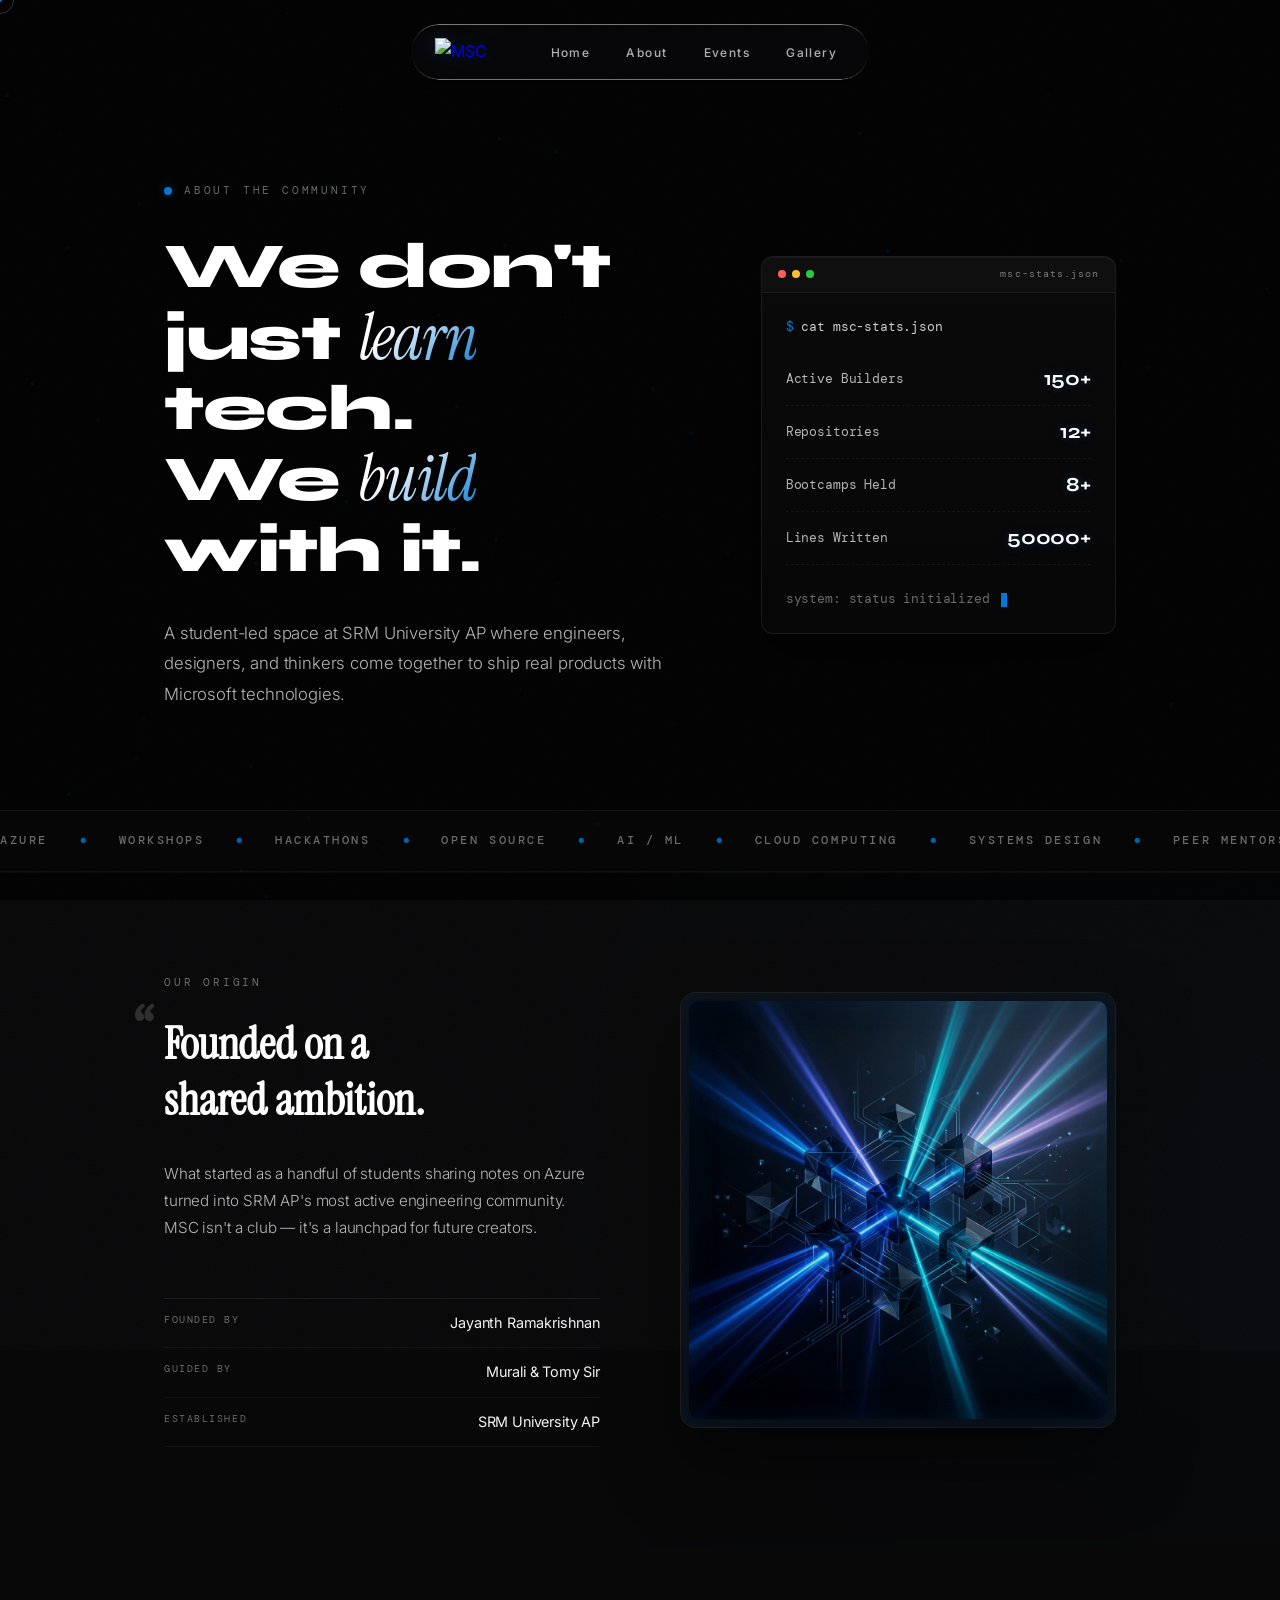
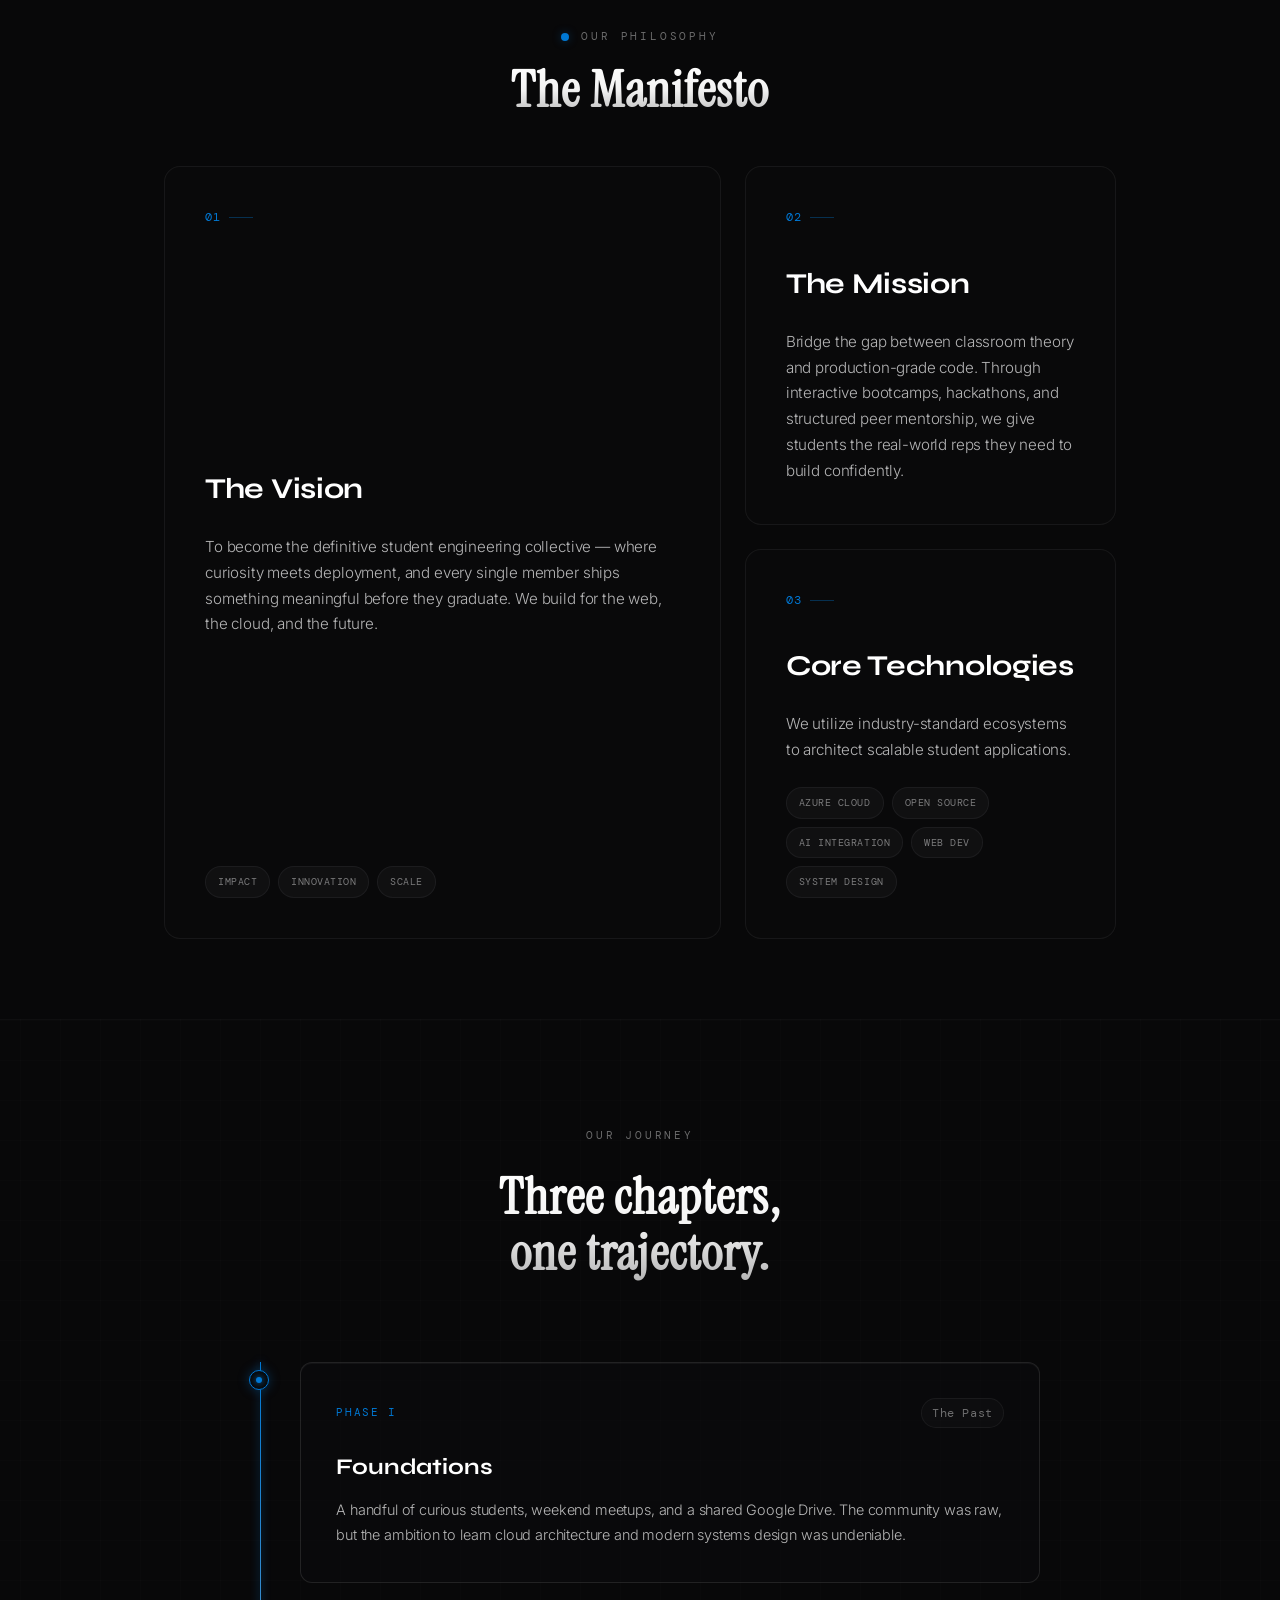
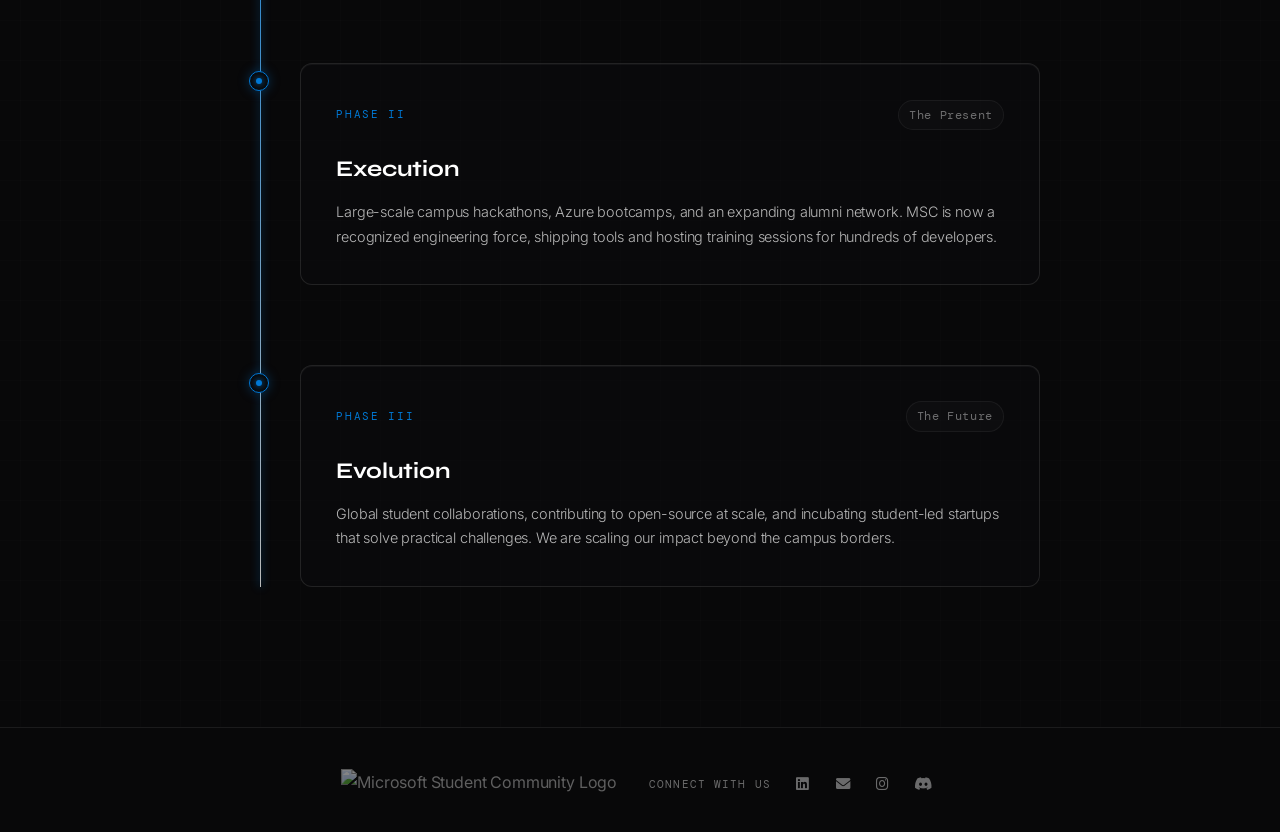
==== commit cb529575: "feat: revamp about page UI/UX" ====
--- a/mscsrmap-main/about.html
+++ b/mscsrmap-main/about.html
@@ -1,22 +1,25 @@
 <!DOCTYPE html>
 <html lang="en">
+
 <head>
   <meta charset="UTF-8" />
   <meta name="viewport" content="width=device-width, initial-scale=1.0" />
   <meta name="description" content="About Microsoft Student Community at SRM University AP" />
   <title>About - Microsoft Student Community</title>
 
-  <!-- Preconnect to external domains for faster loading -->
   <link rel="preconnect" href="https://fonts.googleapis.com" crossorigin />
   <link rel="preconnect" href="https://fonts.gstatic.com" crossorigin />
   <link rel="preconnect" href="https://cdnjs.cloudflare.com" crossorigin />
 
-  <!-- Stylesheets with optimized loading -->
   <link rel="stylesheet" href="styles.css" />
-  <link href="https://fonts.googleapis.com/css2?family=Syne:wght@700;800&family=DM+Mono:ital,wght@0,400;0,500;1,400&family=Inter:wght@300;400;500&family=Instrument+Serif:ital@0;1&display=swap" rel="stylesheet" />
-  <link rel="stylesheet" href="https://cdnjs.cloudflare.com/ajax/libs/font-awesome/6.0.0/css/all.min.css" crossorigin="anonymous" referrerpolicy="no-referrer" />
+  <link rel="stylesheet" href="about-premium.css" />
+  <link
+    href="https://fonts.googleapis.com/css2?family=Syne:wght@700;800&family=DM+Mono:ital,wght@0,400;0,500;1,400&family=Inter:wght@300;400;500&family=Instrument+Serif:ital@0;1&display=swap"
+    rel="stylesheet" />
+  <link rel="stylesheet" href="https://cdnjs.cloudflare.com/ajax/libs/font-awesome/6.0.0/css/all.min.css"
+    crossorigin="anonymous" referrerpolicy="no-referrer" />
   <script>
-    (function(){
+    (function () {
       var navEntry = performance.getEntriesByType("navigation")[0];
       var isReload = navEntry ? (navEntry.type === 'reload') : (performance.navigation && performance.navigation.type === 1);
       if (sessionStorage.getItem('loaderShown') === 'true' && !isReload) {
@@ -31,6 +34,7 @@
 <body class="about-page-body">
   <div class="c-dot" id="cDot"></div>
   <div class="c-ring" id="cRing"></div>
+  <canvas id="canvas-particles"></canvas>
 
   <!-- Loading Screen -->
   <div class="loading-screen" id="loadingScreen">
@@ -38,7 +42,8 @@
     <div class="loading-split bottom"></div>
     <div class="loading-content">
       <div class="loading-logo-wrap">
-        <img src="https://lkbwunzswqbnoygxtilm.supabase.co/storage/v1/object/public/webpage/MSC%20Logo.png" alt="MSC Logo" class="loading-logo-img" />
+        <img src="https://lkbwunzswqbnoygxtilm.supabase.co/storage/v1/object/public/webpage/MSC%20Logo.png"
+          alt="MSC Logo" class="loading-logo-img" />
       </div>
       <div class="loading-bar-wrap">
         <div class="loading-bar-line"></div>
@@ -48,14 +53,18 @@
 
   <!-- Background Video -->
   <video class="background-video" muted loop playsinline id="bgVideo" preload="metadata">
-    <source src="https://lkbwunzswqbnoygxtilm.supabase.co/storage/v1/object/public/webpage/Microsoft_Student_Community_Title_Card.mp4" type="video/mp4" />
+    <source
+      src="https://lkbwunzswqbnoygxtilm.supabase.co/storage/v1/object/public/webpage/Microsoft_Student_Community_Title_Card.mp4"
+      type="video/mp4" />
   </video>
   <div class="background-overlay"></div>
 
   <!-- Navigation -->
   <nav class="navbar liquid-glass">
     <div class="nav-container">
-      <a href="index.html" class="nav-logo-link"><img src="https://lkbwunzswqbnoygxtilm.supabase.co/storage/v1/object/public/webpage/MSC%20Logo.png" alt="MSC" class="nav-logo-img" /></a>
+      <a href="index.html" class="nav-logo-link"><img
+          src="https://lkbwunzswqbnoygxtilm.supabase.co/storage/v1/object/public/webpage/MSC%20Logo.png" alt="MSC"
+          class="nav-logo-img" /></a>
       <ul class="nav-menu">
         <li><a href="index.html" class="nav-link">Home</a></li>
         <li><a href="about.html" class="nav-link active">About</a></li>
@@ -70,90 +79,276 @@
     </div>
   </nav>
 
-  <!-- Main About Content -->
-  <section class="about-hero">
-    <div class="container">
-      <div class="about-header">
-        <span class="section-label">THE MSC ORIGIN</span>
-        <h1 class="page-title">Built by students, for students.</h1>
-        <p class="about-hero-desc">
-          Microsoft Student Community at SRM University AP is a student-led space for builders and learners to explore Microsoft technologies through workshops, projects, and peer-driven learning.
-        </p>
-      </div>
+  <!-- ====== CINEMATIC HERO ====== -->
+  <section class="ab-hero-premium">
+    <div class="container">
+      <div class="ab-hero-grid">
+        <div class="ab-hero-left">
+          <div class="ab-eyebrow-wrap">
+            <span class="ab-eyebrow-accent"></span>
+            <span class="ab-eyebrow-tag">About the Community</span>
+          </div>
+          <h1 class="ab-heading-hero">
+            <span class="editorial-word">We</span>
+            <span class="editorial-word">don't</span>
+            <span class="editorial-word">just</span>
+            <span class="editorial-word ab-heading-accent">learn</span>
+            <span class="editorial-word">tech.</span>
+            <br />
+            <span class="editorial-word">We</span>
+            <span class="editorial-word ab-heading-accent">build</span>
+            <span class="editorial-word">with</span>
+            <span class="editorial-word">it.</span>
+          </h1>
+          <p class="ab-desc-hero">
+            A student-led space at SRM University AP where engineers, designers, and thinkers come together to ship real
+            products with Microsoft technologies.
+          </p>
+        </div>
+        <div class="ab-hero-right">
+          <div class="stats-console-widget">
+            <div class="console-header">
+              <div class="console-dots">
+                <span class="console-dot"></span>
+                <span class="console-dot"></span>
+                <span class="console-dot"></span>
+              </div>
+              <span class="console-title">msc-stats.json</span>
+            </div>
+            <div class="console-body">
+              <div class="console-line">
+                <span class="console-cmd">cat msc-stats.json</span>
+              </div>
+              <div class="console-metric-row">
+                <span class="metric-lbl">Active Builders</span>
+                <span class="metric-val stat-counter" data-target="150">0</span>
+              </div>
+              <div class="console-metric-row">
+                <span class="metric-lbl">Repositories</span>
+                <span class="metric-val stat-counter" data-target="12">0</span>
+              </div>
+              <div class="console-metric-row">
+                <span class="metric-lbl">Bootcamps Held</span>
+                <span class="metric-val stat-counter" data-target="8">0</span>
+              </div>
+              <div class="console-metric-row">
+                <span class="metric-lbl">Lines Written</span>
+                <span class="metric-val stat-counter" data-target="50000">0</span>
+              </div>
+              <div class="console-line" style="margin-top: 1.5rem;">
+                <span>system: status initialized <span class="console-cursor"></span></span>
+              </div>
+            </div>
+          </div>
+        </div>
+      </div>
+    </div>
+  </section>
+
+  <!-- ====== INFINITE MARQUEE TICKER ====== -->
+  <div class="ab-marquee-wrap">
+    <div class="ab-marquee-track">
+      <div class="ab-marquee-content">
+        <span class="ab-marquee-item">AZURE</span>
+        <span class="ab-marquee-dot">●</span>
+        <span class="ab-marquee-item">WORKSHOPS</span>
+        <span class="ab-marquee-dot">●</span>
+        <span class="ab-marquee-item">HACKATHONS</span>
+        <span class="ab-marquee-dot">●</span>
+        <span class="ab-marquee-item">OPEN SOURCE</span>
+        <span class="ab-marquee-dot">●</span>
+        <span class="ab-marquee-item">AI / ML</span>
+        <span class="ab-marquee-dot">●</span>
+        <span class="ab-marquee-item">CLOUD COMPUTING</span>
+        <span class="ab-marquee-dot">●</span>
+        <span class="ab-marquee-item">SYSTEMS DESIGN</span>
+        <span class="ab-marquee-dot">●</span>
+        <span class="ab-marquee-item">PEER MENTORSHIP</span>
+        <span class="ab-marquee-dot">●</span>
+      </div>
+      <div class="ab-marquee-content" aria-hidden="true">
+        <span class="ab-marquee-item">AZURE</span>
+        <span class="ab-marquee-dot">●</span>
+        <span class="ab-marquee-item">WORKSHOPS</span>
+        <span class="ab-marquee-dot">●</span>
+        <span class="ab-marquee-item">HACKATHONS</span>
+        <span class="ab-marquee-dot">●</span>
+        <span class="ab-marquee-item">OPEN SOURCE</span>
+        <span class="ab-marquee-dot">●</span>
+        <span class="ab-marquee-item">AI / ML</span>
+        <span class="ab-marquee-dot">●</span>
+        <span class="ab-marquee-item">CLOUD COMPUTING</span>
+        <span class="ab-marquee-dot">●</span>
+        <span class="ab-marquee-item">SYSTEMS DESIGN</span>
+        <span class="ab-marquee-dot">●</span>
+        <span class="ab-marquee-item">PEER MENTORSHIP</span>
+        <span class="ab-marquee-dot">●</span>
+      </div>
+    </div>
+  </div>
+
+  <!-- ====== ORIGIN / CREDITS ====== -->
+  <section class="ab-origin-premium">
+    <div class="container">
+      <div class="editorial-origin-grid">
+        <div class="editorial-origin-left">
+          <span class="ab-eyebrow-tag" style="margin-bottom: 1.5rem; display: block;">Our Origin</span>
+          <h2 class="editorial-quote">Founded on a<br />shared ambition.</h2>
+          <p class="editorial-desc">
+            What started as a handful of students sharing notes on Azure turned into SRM AP's most active engineering
+            community. MSC isn't a club — it's a launchpad for future creators.
+          </p>
+          <div class="blueprint-credits-table">
+            <div class="credit-row">
+              <span class="credit-row-label">Founded by</span>
+              <span class="credit-row-value">Jayanth Ramakrishnan</span>
+            </div>
+            <div class="credit-row">
+              <span class="credit-row-label">Guided by</span>
+              <span class="credit-row-value">Murali & Tomy Sir</span>
+            </div>
+            <div class="credit-row">
+              <span class="credit-row-label">Established</span>
+              <span class="credit-row-value">SRM University AP</span>
+            </div>
+          </div>
+        </div>
+        <div class="editorial-origin-right">
+          <div class="artwork-frame">
+            <img src="about_visual.png" alt="MSC Innovation Artwork" class="artwork-img" loading="lazy" />
+          </div>
+        </div>
+      </div>
+    </div>
+  </section>
+
+  <!-- ====== MANIFESTO (VISION + MISSION) ====== -->
+  <section class="ab-manifesto-premium">
+    <div class="container">
+      <div class="ab-eyebrow-wrap" style="justify-content: center; margin-bottom: 1rem;">
+        <span class="ab-eyebrow-accent"></span>
+        <span class="ab-eyebrow-tag">Our Philosophy</span>
+      </div>
+      <h2 class="section-title" style="text-align: center; margin-bottom: 2rem;">The Manifesto</h2>
       
-      <div class="about-credits-box">
-        <div class="credit-block">
-          <span class="credit-title">FOUNDED BY</span>
-          <span class="credit-name">Jayanth Ramakrishnan</span>
-        </div>
-        <div class="credit-divider"></div>
-        <div class="credit-block">
-          <span class="credit-title">CREDITS</span>
-          <span class="credit-name">Murali, Tomy Sir</span>
-        </div>
+      <div class="manifesto-bento-grid">
+        <!-- Vision Block -->
+        <article class="bento-card large-vision glow-card">
+          <div class="bento-card-content">
+            <div class="bento-idx">01</div>
+            <div>
+              <h3 class="bento-card-title">The Vision</h3>
+              <p class="bento-card-desc">
+                To become the definitive student engineering collective — where curiosity meets deployment, and every single member ships something meaningful before they graduate. We build for the web, the cloud, and the future.
+              </p>
+            </div>
+            <div class="bento-badge-cloud">
+              <span class="bento-badge">Impact</span>
+              <span class="bento-badge">Innovation</span>
+              <span class="bento-badge">Scale</span>
+            </div>
+          </div>
+        </article>
+        
+        <!-- Mission Block -->
+        <article class="bento-card mission-block glow-card">
+          <div class="bento-card-content">
+            <div class="bento-idx">02</div>
+            <div>
+              <h3 class="bento-card-title">The Mission</h3>
+              <p class="bento-card-desc">
+                Bridge the gap between classroom theory and production-grade code. Through interactive bootcamps, hackathons, and structured peer mentorship, we give students the real-world reps they need to build confidently.
+              </p>
+            </div>
+          </div>
+        </article>
+
+        <!-- Pillars Block -->
+        <article class="bento-card pillars-block glow-card">
+          <div class="bento-card-content">
+            <div class="bento-idx">03</div>
+            <div>
+              <h3 class="bento-card-title">Core Technologies</h3>
+              <p class="bento-card-desc" style="margin-bottom: 1rem;">
+                We utilize industry-standard ecosystems to architect scalable student applications.
+              </p>
+              <div class="bento-badge-cloud">
+                <span class="bento-badge">Azure Cloud</span>
+                <span class="bento-badge">Open Source</span>
+                <span class="bento-badge">AI Integration</span>
+                <span class="bento-badge">Web Dev</span>
+                <span class="bento-badge">System Design</span>
+              </div>
+            </div>
+          </div>
+        </article>
       </div>
     </div>
   </section>
 
-  <section class="about-manifesto">
-    <div class="container">
-      <div class="manifesto-grid">
-        <!-- Vision -->
-        <div class="manifesto-card">
-          <div class="card-icon"><i class="fa-solid fa-eye"></i></div>
-          <h3>Vision</h3>
-          <p>
-            Lorem ipsum dolor sit amet, consectetur adipiscing elit. Sed do eiusmod tempor incididunt ut labore et dolore magna aliqua. Ut enim ad minim veniam, quis nostrud exercitation ullamco laboris.
-          </p>
-        </div>
-        <!-- Mission -->
-        <div class="manifesto-card">
-          <div class="card-icon"><i class="fa-solid fa-rocket"></i></div>
-          <h3>Mission</h3>
-          <p>
-            Duis aute irure dolor in reprehenderit in voluptate velit esse cillum dolore eu fugiat nulla pariatur. Excepteur sint occaecat cupidatat non proident, sunt in culpa qui officia.
-          </p>
-        </div>
-      </div>
-    </div>
-  </section>
-
-  <section class="about-timeline">
-    <div class="container">
-      <h2 class="timeline-header">Our Journey</h2>
-      <div class="timeline-container">
-        <!-- Past -->
-        <div class="timeline-node">
-          <div class="node-marker"></div>
-          <div class="node-content">
-            <span class="node-time">THE PAST</span>
+  <!-- ====== TIMELINE (MAGAZINE STYLE) ====== -->
+  <section class="ab-journey-premium">
+    <div class="container">
+      <div class="timeline-editorial-header">
+        <span class="ab-eyebrow-tag" style="margin-bottom: 1.5rem; display: inline-block;">Our Journey</span>
+        <h2 class="section-title">Three chapters,<br />one trajectory.</h2>
+      </div>
+      
+      <div class="timeline-container-premium">
+        <!-- Progress bar line -->
+        <div class="timeline-vertical-bar">
+          <div class="timeline-progress-fill"></div>
+        </div>
+        
+        <!-- Phase 1 -->
+        <div class="timeline-phase">
+          <div class="timeline-node">
+            <div class="timeline-node-inner"></div>
+          </div>
+          <article class="timeline-blueprint-card">
+            <div class="timeline-phase-meta">
+              <span class="phase-number">Phase I</span>
+              <span class="phase-year">The Past</span>
+            </div>
             <h4>Foundations</h4>
             <p>
-              Sed ut perspiciatis unde omnis iste natus error sit voluptatem accusantium doloremque laudantium, totam rem aperiam, eaque ipsa quae ab illo inventore veritatis.
+              A handful of curious students, weekend meetups, and a shared Google Drive. The community was raw, but the ambition to learn cloud architecture and modern systems design was undeniable.
             </p>
-          </div>
-        </div>
-        <!-- Present -->
-        <div class="timeline-node">
-          <div class="node-marker active-marker"></div>
-          <div class="node-content">
-            <span class="node-time">THE PRESENT</span>
+          </article>
+        </div>
+
+        <!-- Phase 2 -->
+        <div class="timeline-phase">
+          <div class="timeline-node">
+            <div class="timeline-node-inner"></div>
+          </div>
+          <article class="timeline-blueprint-card">
+            <div class="timeline-phase-meta">
+              <span class="phase-number">Phase II</span>
+              <span class="phase-year">The Present</span>
+            </div>
             <h4>Execution</h4>
             <p>
-              Nemo enim ipsam voluptatem quia voluptas sit aspernatur aut odit aut fugit, sed quia consequuntur magni dolores eos qui ratione voluptatem sequi nesciunt.
+              Large-scale campus hackathons, Azure bootcamps, and an expanding alumni network. MSC is now a recognized engineering force, shipping tools and hosting training sessions for hundreds of developers.
             </p>
-          </div>
-        </div>
-        <!-- Future -->
-        <div class="timeline-node">
-          <div class="node-marker"></div>
-          <div class="node-content">
-            <span class="node-time">THE FUTURE</span>
+          </article>
+        </div>
+
+        <!-- Phase 3 -->
+        <div class="timeline-phase">
+          <div class="timeline-node">
+            <div class="timeline-node-inner"></div>
+          </div>
+          <article class="timeline-blueprint-card">
+            <div class="timeline-phase-meta">
+              <span class="phase-number">Phase III</span>
+              <span class="phase-year">The Future</span>
+            </div>
             <h4>Evolution</h4>
             <p>
-              Neque porro quisquam est, qui dolorem ipsum quia dolor sit amet, consectetur, adipisci velit, sed quia non numquam eius modi tempora incidunt ut labore et dolore magnam aliquam quaerat.
+              Global student collaborations, contributing to open-source at scale, and incubating student-led startups that solve practical challenges. We are scaling our impact beyond the campus borders.
             </p>
-          </div>
+          </article>
         </div>
       </div>
     </div>
@@ -165,14 +360,17 @@
       <div class="footer-content">
         <div class="footer-left">
           <div class="footer-logo">
-            <img src="https://lkbwunzswqbnoygxtilm.supabase.co/storage/v1/object/public/webpage/MSC%20Logo.png" alt="Microsoft Student Community Logo" class="footer-logo-img" loading="lazy" decoding="async" />
+            <img src="https://lkbwunzswqbnoygxtilm.supabase.co/storage/v1/object/public/webpage/MSC%20Logo.png"
+              alt="Microsoft Student Community Logo" class="footer-logo-img" loading="lazy" decoding="async" />
           </div>
           <div class="footer-connect">
             <p>Connect with us</p>
             <div class="footer-social">
-              <a href="https://linkedin.com/company/microsoft-student-community-srm-university/" target="_blank"><i class="fab fa-linkedin"></i></a>
+              <a href="https://linkedin.com/company/microsoft-student-community-srm-university/" target="_blank"><i
+                  class="fab fa-linkedin"></i></a>
               <a href="mailto:msc.community@srmap.edu.in" target="_blank"><i class="fa fa-envelope"></i></a>
-              <a href="https://www.instagram.com/msc.srmap/?igsh=YmEwdnlteHUwNjVs#/" target="_blank"><i class="fab fa-instagram"></i></a>
+              <a href="https://www.instagram.com/msc.srmap/?igsh=YmEwdnlteHUwNjVs#/" target="_blank"><i
+                  class="fab fa-instagram"></i></a>
               <a href="https://discord.com/invite/wZ55nBhWtJ/" target="_blank"><i class="fab fa-discord"></i></a>
             </div>
           </div>
@@ -182,5 +380,7 @@
   </footer>
 
   <script src="script.min.js" defer></script>
+  <script src="about-interactive.js" defer></script>
 </body>
-</html>
+
+</html>
--- a/mscsrmap-main/about-premium.css
+++ b/mscsrmap-main/about-premium.css
@@ -0,0 +1,786 @@
+/* ==========================================================================
+   ABOUT PAGE PREMIUM DESIGN SYSTEM
+   ========================================================================== */
+
+/* Particle Background Canvas */
+#canvas-particles {
+  position: fixed;
+  inset: 0;
+  width: 100vw;
+  height: 100vh;
+  z-index: -3;
+  pointer-events: none;
+}
+
+/* Base Body Skip and Animations */
+.about-page-body {
+  position: relative;
+  background-color: var(--bg);
+}
+
+/* Typography Extensions */
+.editorial-word {
+  display: inline-block;
+  opacity: 0;
+  transform: translateY(24px);
+  transition: transform 0.8s var(--ease), opacity 0.8s ease;
+}
+
+.editorial-word.visible {
+  opacity: 1;
+  transform: translateY(0);
+}
+
+.font-serif-italic {
+  font-family: var(--font-s);
+  font-style: italic;
+  color: var(--w100);
+}
+
+/* ==========================================================================
+   CINEMATIC HERO SECTION
+   ========================================================================== */
+.ab-hero-premium {
+  min-height: 90vh;
+  display: flex;
+  align-items: center;
+  position: relative;
+  padding: 140px 0 60px;
+}
+
+.ab-hero-grid {
+  display: grid;
+  grid-template-columns: 1.2fr 0.8fr;
+  gap: 4rem;
+  align-items: center;
+}
+
+.ab-hero-left {
+  display: flex;
+  flex-direction: column;
+}
+
+.ab-eyebrow-wrap {
+  display: flex;
+  align-items: center;
+  gap: 12px;
+  margin-bottom: 2rem;
+}
+
+.ab-eyebrow-accent {
+  width: 8px;
+  height: 8px;
+  background: var(--blue);
+  border-radius: 50%;
+  box-shadow: 0 0 10px var(--blue-glow);
+}
+
+.ab-eyebrow-tag {
+  font-family: var(--font-m);
+  font-size: 0.7rem;
+  letter-spacing: 0.25em;
+  text-transform: uppercase;
+  color: var(--w40);
+}
+
+.ab-heading-hero {
+  font-family: var(--font-d);
+  font-size: clamp(2.5rem, 5vw, 4.2rem);
+  line-height: 1.1;
+  font-weight: 800;
+  color: var(--w100);
+  margin-bottom: 2rem;
+  letter-spacing: -0.02em;
+}
+
+.ab-heading-accent {
+  font-family: var(--font-s);
+  font-style: italic;
+  font-weight: 400;
+  background: linear-gradient(135deg, var(--w100) 30%, var(--blue) 100%);
+  -webkit-background-clip: text;
+  background-clip: text;
+  color: transparent;
+}
+
+.ab-desc-hero {
+  font-size: 1.05rem;
+  line-height: 1.8;
+  color: var(--w70);
+  max-width: 540px;
+  font-weight: 300;
+}
+
+/* STATS WIDGET (IDE / TERMINAL DESIGN) */
+.ab-hero-right {
+  display: flex;
+  justify-content: center;
+}
+
+.stats-console-widget {
+  width: 100%;
+  max-width: 380px;
+  border-radius: 12px;
+  background: rgba(13, 13, 15, 0.5);
+  border: 1px solid rgba(255, 255, 255, 0.08);
+  box-shadow: 0 24px 60px rgba(0, 0, 0, 0.4), inset 0 1px 1px rgba(255, 255, 255, 0.05);
+  overflow: hidden;
+  backdrop-filter: blur(12px);
+  position: relative;
+}
+
+.stats-console-widget::after {
+  content: '';
+  position: absolute;
+  inset: 0;
+  background: linear-gradient(to bottom, rgba(255, 255, 255, 0.01), transparent);
+  pointer-events: none;
+}
+
+.console-header {
+  height: 36px;
+  padding: 0 16px;
+  background: rgba(255, 255, 255, 0.02);
+  border-bottom: 1px solid rgba(255, 255, 255, 0.06);
+  display: flex;
+  align-items: center;
+  justify-content: space-between;
+}
+
+.console-dots {
+  display: flex;
+  gap: 6px;
+}
+
+.console-dot {
+  width: 8px;
+  height: 8px;
+  border-radius: 50%;
+  background: rgba(255, 255, 255, 0.15);
+}
+
+.console-dot:nth-child(1) { background: #ff5f56; }
+.console-dot:nth-child(2) { background: #ffbd2e; }
+.console-dot:nth-child(3) { background: #27c93f; }
+
+.console-title {
+  font-family: var(--font-m);
+  font-size: 0.65rem;
+  color: var(--w45);
+  letter-spacing: 0.1em;
+}
+
+.console-body {
+  padding: 24px;
+  font-family: var(--font-m);
+  font-size: 0.8rem;
+  line-height: 1.6;
+}
+
+.console-line {
+  margin-bottom: 1rem;
+  color: var(--w40);
+}
+
+.console-line:last-child {
+  margin-bottom: 0;
+}
+
+.console-cmd {
+  color: var(--w80);
+}
+
+.console-cmd::before {
+  content: '$ ';
+  color: var(--blue);
+}
+
+.console-metric-row {
+  display: flex;
+  justify-content: space-between;
+  align-items: center;
+  padding: 10px 0;
+  border-bottom: 1px dashed rgba(255, 255, 255, 0.05);
+}
+
+.console-metric-row:last-of-type {
+  border-bottom: none;
+}
+
+.metric-lbl {
+  color: var(--w70);
+}
+
+.metric-val {
+  font-family: var(--font-d);
+  font-size: 1.25rem;
+  font-weight: 700;
+  color: var(--w100);
+  text-shadow: 0 0 10px rgba(0, 120, 212, 0.3);
+}
+
+.console-cursor {
+  display: inline-block;
+  width: 6px;
+  height: 14px;
+  background: var(--blue);
+  animation: blinkCursor 1s step-end infinite;
+  vertical-align: middle;
+  margin-left: 4px;
+}
+
+@keyframes blinkCursor {
+  from, to { background-color: transparent }
+  50% { background-color: var(--blue) }
+}
+
+/* ==========================================================================
+   BENTO GRID MANIFESTO
+   ========================================================================== */
+.ab-manifesto-premium {
+  padding: 80px 0;
+  position: relative;
+}
+
+.manifesto-bento-grid {
+  display: grid;
+  grid-template-columns: 1.2fr 0.8fr;
+  grid-template-rows: auto auto;
+  gap: 1.5rem;
+  margin-top: 3rem;
+}
+
+.bento-card {
+  position: relative;
+  background: rgba(13, 13, 15, 0.35);
+  border: 1px solid rgba(255, 255, 255, 0.06);
+  border-radius: 16px;
+  padding: 2.5rem;
+  overflow: hidden;
+  backdrop-filter: blur(8px);
+  transition: border-color 0.4s var(--ease), background-color 0.4s ease, transform 0.4s var(--ease);
+}
+
+.bento-card:hover {
+  border-color: rgba(255, 255, 255, 0.15);
+  background-color: rgba(15, 15, 18, 0.5);
+  transform: translateY(-2px);
+}
+
+/* Cursor Spotlight Radial Glow */
+.bento-card::before {
+  content: '';
+  position: absolute;
+  inset: 0;
+  background: radial-gradient(
+    320px circle at var(--mouse-x, 0px) var(--mouse-y, 0px),
+    rgba(0, 120, 212, 0.08),
+    transparent 80%
+  );
+  opacity: 0;
+  transition: opacity 0.5s ease;
+  pointer-events: none;
+  z-index: 1;
+}
+
+.bento-card:hover::before {
+  opacity: 1;
+}
+
+.bento-card-content {
+  position: relative;
+  z-index: 2;
+  height: 100%;
+  display: flex;
+  flex-direction: column;
+  justify-content: space-between;
+}
+
+/* Custom Bento Layout Span */
+.bento-card.large-vision {
+  grid-column: span 1;
+  grid-row: span 2;
+  display: flex;
+  flex-direction: column;
+  justify-content: space-between;
+}
+
+.bento-card.mission-block {
+  grid-column: span 1;
+}
+
+.bento-card.pillars-block {
+  grid-column: span 1;
+}
+
+.bento-idx {
+  font-family: var(--font-m);
+  font-size: 0.75rem;
+  color: var(--blue);
+  letter-spacing: 0.1em;
+  margin-bottom: 2rem;
+  display: flex;
+  align-items: center;
+  gap: 8px;
+}
+
+.bento-idx::after {
+  content: '';
+  height: 1px;
+  width: 24px;
+  background: var(--blue-glow);
+}
+
+.bento-card-title {
+  font-family: var(--font-d);
+  font-size: 1.8rem;
+  font-weight: 700;
+  color: var(--w100);
+  margin-bottom: 1.25rem;
+  letter-spacing: -0.01em;
+}
+
+.bento-card-desc {
+  font-size: 0.95rem;
+  line-height: 1.7;
+  color: var(--w70);
+  font-weight: 300;
+}
+
+/* Tech badge clouds inside Bento */
+.bento-badge-cloud {
+  display: flex;
+  flex-wrap: wrap;
+  gap: 8px;
+  margin-top: 1.5rem;
+}
+
+.bento-badge {
+  font-family: var(--font-m);
+  font-size: 0.65rem;
+  text-transform: uppercase;
+  letter-spacing: 0.05em;
+  padding: 6px 12px;
+  border-radius: 100px;
+  background: rgba(255, 255, 255, 0.03);
+  border: 1px solid rgba(255, 255, 255, 0.05);
+  color: var(--w45);
+  transition: all 0.3s ease;
+}
+
+.bento-card:hover .bento-badge {
+  border-color: rgba(255, 255, 255, 0.1);
+  color: var(--w70);
+}
+
+.bento-badge:hover {
+  background: var(--blue-dim);
+  border-color: var(--blue);
+  color: var(--w100) !important;
+}
+
+/* ==========================================================================
+   EDITORIAL ORIGIN / HISTORY SECTION
+   ========================================================================== */
+.ab-origin-premium {
+  padding: 100px 0;
+  border-top: 1px solid rgba(255, 255, 255, 0.03);
+  background: radial-gradient(circle at 100% 50%, rgba(0, 120, 212, 0.02), transparent 60%);
+}
+
+.editorial-origin-grid {
+  display: grid;
+  grid-template-columns: 1fr 1fr;
+  gap: 5rem;
+  align-items: center;
+}
+
+.editorial-origin-left {
+  display: flex;
+  flex-direction: column;
+}
+
+.editorial-quote {
+  font-family: var(--font-s);
+  font-size: clamp(2rem, 3.5vw, 2.8rem);
+  line-height: 1.25;
+  color: var(--w100);
+  margin-bottom: 2rem;
+  position: relative;
+}
+
+.editorial-quote::before {
+  content: '“';
+  font-size: 4rem;
+  position: absolute;
+  left: -28px;
+  top: -20px;
+  opacity: 0.15;
+  font-family: var(--font-s);
+}
+
+.editorial-desc {
+  font-size: 0.95rem;
+  line-height: 1.8;
+  color: var(--w70);
+  margin-bottom: 2.5rem;
+  font-weight: 300;
+}
+
+/* Metadata Blueprint Credits Table */
+.blueprint-credits-table {
+  border-top: 1px solid rgba(255, 255, 255, 0.08);
+  margin-top: 1rem;
+}
+
+.credit-row {
+  display: flex;
+  justify-content: space-between;
+  padding: 12px 0;
+  border-bottom: 1px solid rgba(255, 255, 255, 0.04);
+}
+
+.credit-row-label {
+  font-family: var(--font-m);
+  font-size: 0.65rem;
+  text-transform: uppercase;
+  color: var(--w40);
+  letter-spacing: 0.15em;
+}
+
+.credit-row-value {
+  font-size: 0.9rem;
+  color: var(--w95);
+  font-weight: 400;
+}
+
+/* Right side Image frame */
+.editorial-origin-right {
+  display: flex;
+  justify-content: center;
+}
+
+.artwork-frame {
+  width: 100%;
+  max-width: 440px;
+  border-radius: 16px;
+  border: 1px solid rgba(255, 255, 255, 0.08);
+  background: rgba(13, 13, 15, 0.5);
+  padding: 8px;
+  position: relative;
+  overflow: hidden;
+  box-shadow: 0 30px 70px rgba(0, 0, 0, 0.5);
+}
+
+.artwork-frame::after {
+  content: '';
+  position: absolute;
+  inset: 0;
+  border-radius: 16px;
+  box-shadow: inset 0 0 40px rgba(0, 120, 212, 0.15);
+  pointer-events: none;
+}
+
+.artwork-img {
+  width: 100%;
+  height: auto;
+  border-radius: 10px;
+  display: block;
+  filter: saturate(1.1) brightness(0.9);
+  transition: transform 0.8s var(--ease);
+}
+
+.artwork-frame:hover .artwork-img {
+  transform: scale(1.03);
+}
+
+/* ==========================================================================
+   BLUEPRINT PROGRESSIVE TIMELINE SECTION
+   ========================================================================== */
+.ab-journey-premium {
+  padding: 100px 0 140px;
+  border-top: 1px solid rgba(255, 255, 255, 0.03);
+  background-image: 
+    linear-gradient(rgba(255, 255, 255, 0.01) 1px, transparent 1px),
+    linear-gradient(90deg, rgba(255, 255, 255, 0.01) 1px, transparent 1px);
+  background-size: 40px 40px;
+  background-position: center top;
+}
+
+.timeline-editorial-header {
+  text-align: center;
+  max-width: 600px;
+  margin: 0 auto 5rem;
+}
+
+.timeline-container-premium {
+  position: relative;
+  max-width: 800px;
+  margin: 0 auto;
+  padding-left: 60px;
+}
+
+/* Timeline Vertical Line */
+.timeline-vertical-bar {
+  position: absolute;
+  left: 20px;
+  top: 0;
+  bottom: 0;
+  width: 1px;
+  background: rgba(255, 255, 255, 0.06);
+}
+
+.timeline-progress-fill {
+  position: absolute;
+  left: 0;
+  top: 0;
+  width: 1px;
+  height: 0%;
+  background: linear-gradient(to bottom, var(--blue), var(--w70));
+  box-shadow: 0 0 8px var(--blue);
+  transition: height 0.6s cubic-bezier(0.16, 1, 0.3, 1);
+}
+
+/* Timeline Phase Element */
+.timeline-phase {
+  position: relative;
+  margin-bottom: 5rem;
+  opacity: 0.25;
+  filter: grayscale(80%);
+  transform: translateY(20px);
+  transition: opacity 0.8s ease, filter 0.8s ease, transform 0.8s var(--ease);
+}
+
+.timeline-phase:last-child {
+  margin-bottom: 0;
+}
+
+.timeline-phase.in-view {
+  opacity: 1;
+  filter: grayscale(0%);
+  transform: translateY(0);
+}
+
+/* Timeline Nodes/Markers */
+.timeline-node {
+  position: absolute;
+  left: -51px; /* Align precisely center with the left 20px vertical bar */
+  top: 8px;
+  width: 20px;
+  height: 20px;
+  border-radius: 50%;
+  background: var(--bg);
+  border: 1px solid rgba(255, 255, 255, 0.15);
+  display: flex;
+  align-items: center;
+  justify-content: center;
+  transition: all 0.5s ease;
+  z-index: 10;
+}
+
+.timeline-node-inner {
+  width: 6px;
+  height: 6px;
+  border-radius: 50%;
+  background: rgba(255, 255, 255, 0.2);
+  transition: all 0.5s ease;
+}
+
+.timeline-phase.in-view .timeline-node {
+  border-color: var(--blue);
+  box-shadow: 0 0 12px var(--blue-glow);
+}
+
+.timeline-phase.in-view .timeline-node-inner {
+  background: var(--blue);
+  box-shadow: 0 0 6px var(--blue);
+}
+
+/* Blueprint Card Styling */
+.timeline-blueprint-card {
+  position: relative;
+  background: rgba(13, 13, 15, 0.4);
+  border: 1px solid rgba(255, 255, 255, 0.05);
+  border-radius: 12px;
+  padding: 2.2rem;
+  backdrop-filter: blur(8px);
+}
+
+.timeline-phase.in-view .timeline-blueprint-card {
+  border-color: rgba(255, 255, 255, 0.1);
+  box-shadow: inset 0 1px 1px rgba(255, 255, 255, 0.05);
+}
+
+.timeline-phase-meta {
+  display: flex;
+  justify-content: space-between;
+  align-items: center;
+  margin-bottom: 1.25rem;
+}
+
+.phase-number {
+  font-family: var(--font-m);
+  font-size: 0.7rem;
+  letter-spacing: 0.15em;
+  color: var(--blue);
+  text-transform: uppercase;
+}
+
+.phase-year {
+  font-family: var(--font-m);
+  font-size: 0.75rem;
+  letter-spacing: 0.05em;
+  color: var(--w40);
+  background: rgba(255, 255, 255, 0.02);
+  padding: 4px 10px;
+  border-radius: 100px;
+  border: 1px solid rgba(255, 255, 255, 0.05);
+}
+
+.timeline-blueprint-card h4 {
+  font-family: var(--font-d);
+  font-size: 1.4rem;
+  font-weight: 700;
+  color: var(--w100);
+  margin-bottom: 0.75rem;
+}
+
+.timeline-blueprint-card p {
+  font-size: 0.9rem;
+  line-height: 1.7;
+  color: var(--w70);
+  font-weight: 300;
+}
+
+/* ==========================================================================
+   RESPONSIVENESS AND MEDIA QUERIES
+   ========================================================================== */
+@media (max-width: 1024px) {
+  .ab-hero-grid {
+    grid-template-columns: 1.1fr 0.9fr;
+    gap: 3rem;
+  }
+  
+  .editorial-origin-grid {
+    gap: 3rem;
+  }
+}
+
+@media (max-width: 900px) {
+  .ab-hero-grid {
+    grid-template-columns: 1fr;
+    gap: 3.5rem;
+    text-align: center;
+  }
+  
+  .ab-eyebrow-wrap {
+    justify-content: center;
+  }
+  
+  .ab-desc-hero {
+    margin: 0 auto;
+  }
+  
+  .ab-hero-right {
+    order: -1; /* Place widget on top on tablet/mobile */
+  }
+
+  .manifesto-bento-grid {
+    grid-template-columns: 1fr;
+    grid-template-rows: auto;
+  }
+  
+  .bento-card.large-vision {
+    grid-row: span 1;
+  }
+
+  .editorial-origin-grid {
+    grid-template-columns: 1fr;
+    gap: 4rem;
+  }
+  
+  .artwork-frame {
+    max-width: 100%;
+  }
+}
+
+@media (max-width: 600px) {
+  .ab-hero-premium {
+    padding-top: 120px;
+  }
+  
+  .bento-card {
+    padding: 1.8rem;
+  }
+  
+  .timeline-container-premium {
+    padding-left: 40px;
+  }
+  
+  .timeline-vertical-bar {
+    left: 10px;
+  }
+  
+  .timeline-node {
+    left: -31px; /* Correct node centering when bar is at left: 10px */
+  }
+  
+  .timeline-blueprint-card {
+    padding: 1.5rem;
+  }
+}
+
+/* ==========================================================================
+   INFINITE MARQUEE TICKER
+   ========================================================================== */
+.ab-marquee-wrap {
+  width: 100%;
+  overflow: hidden;
+  background: rgba(255, 255, 255, 0.01);
+  border-top: 1px solid rgba(255, 255, 255, 0.04);
+  border-bottom: 1px solid rgba(255, 255, 255, 0.04);
+  padding: 1.25rem 0;
+  display: flex;
+  align-items: center;
+  position: relative;
+  z-index: 10;
+}
+
+.ab-marquee-track {
+  display: flex;
+  width: max-content;
+  animation: marquee-scroll 24s linear infinite;
+}
+
+.ab-marquee-content {
+  display: flex;
+  align-items: center;
+  flex-shrink: 0;
+}
+
+.ab-marquee-item {
+  font-family: var(--font-m);
+  font-size: 0.72rem;
+  font-weight: 500;
+  color: var(--w40);
+  letter-spacing: 0.22em;
+  text-transform: uppercase;
+}
+
+.ab-marquee-dot {
+  color: var(--blue);
+  font-size: 0.45rem;
+  margin: 0 2rem;
+  opacity: 0.8;
+  display: inline-block;
+  vertical-align: middle;
+}
+
+@keyframes marquee-scroll {
+  0% {
+    transform: translate3d(0, 0, 0);
+  }
+  100% {
+    transform: translate3d(-50%, 0, 0);
+  }
+}
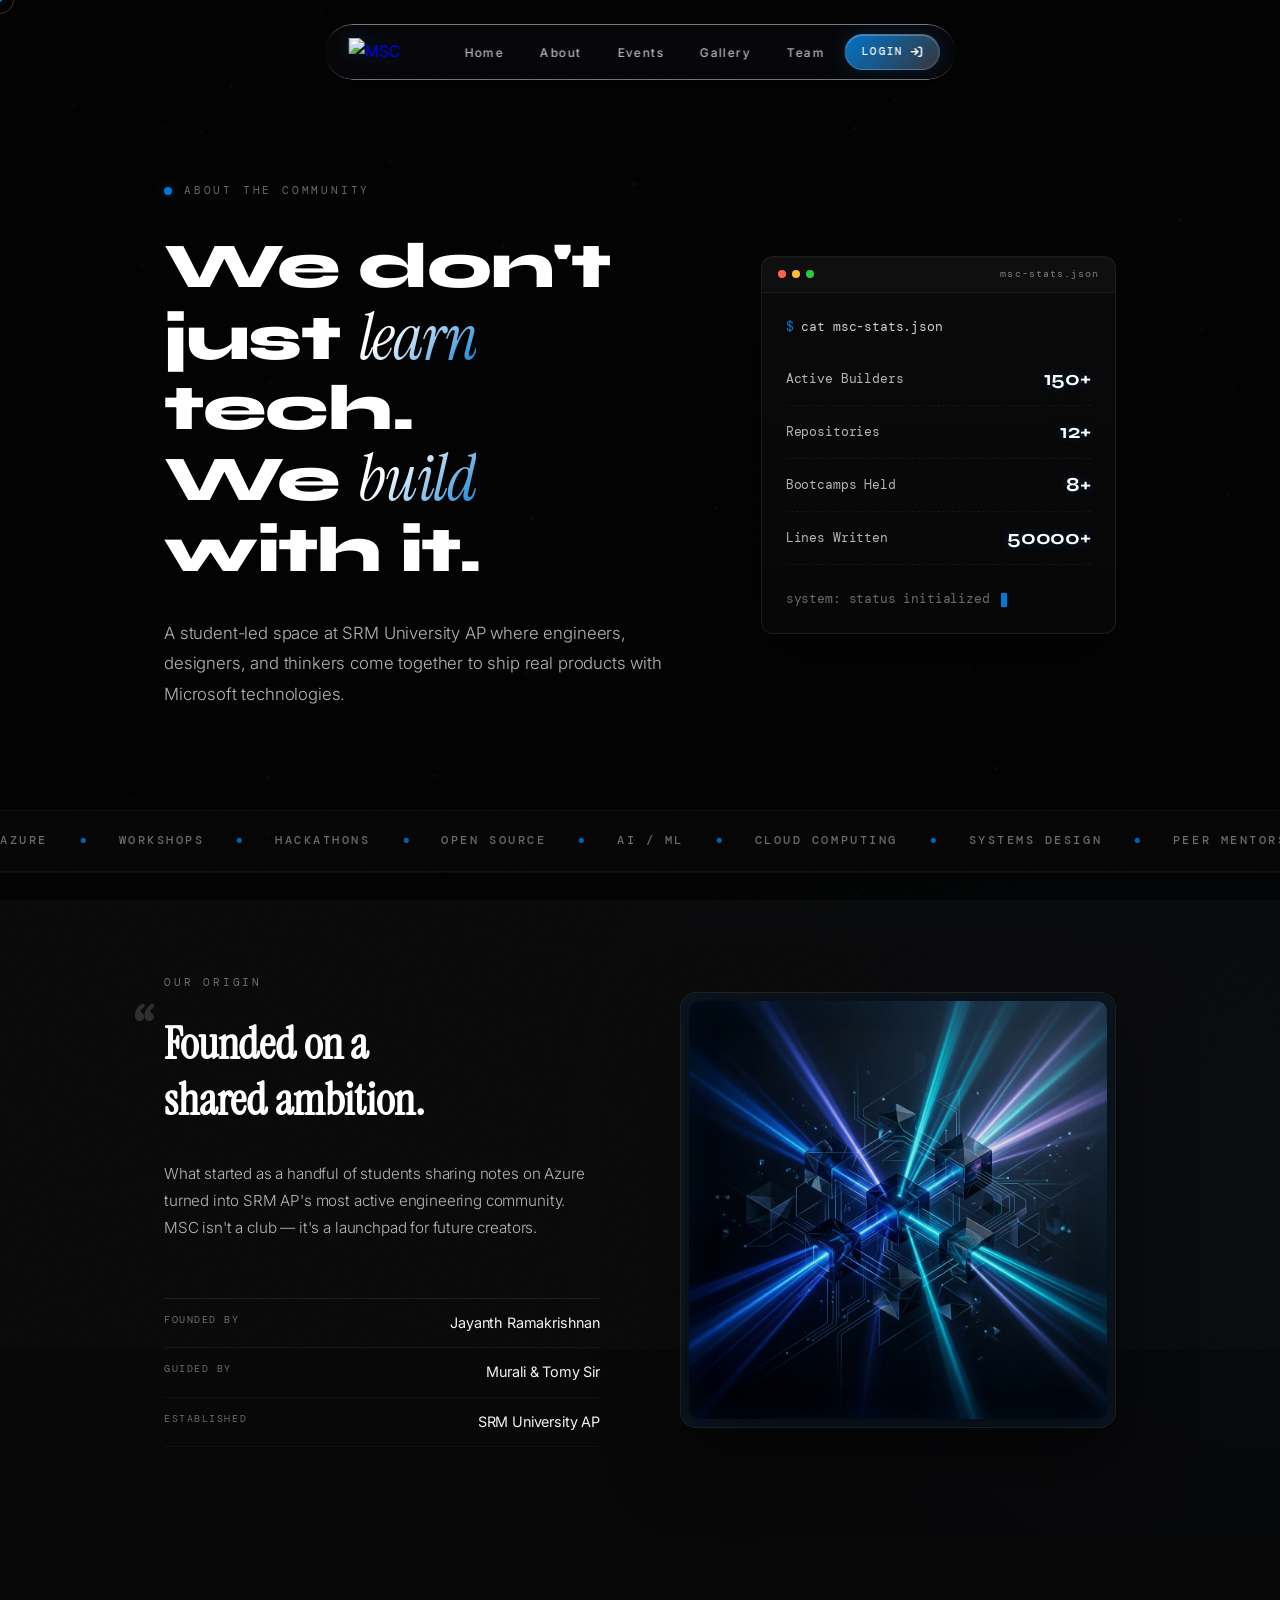
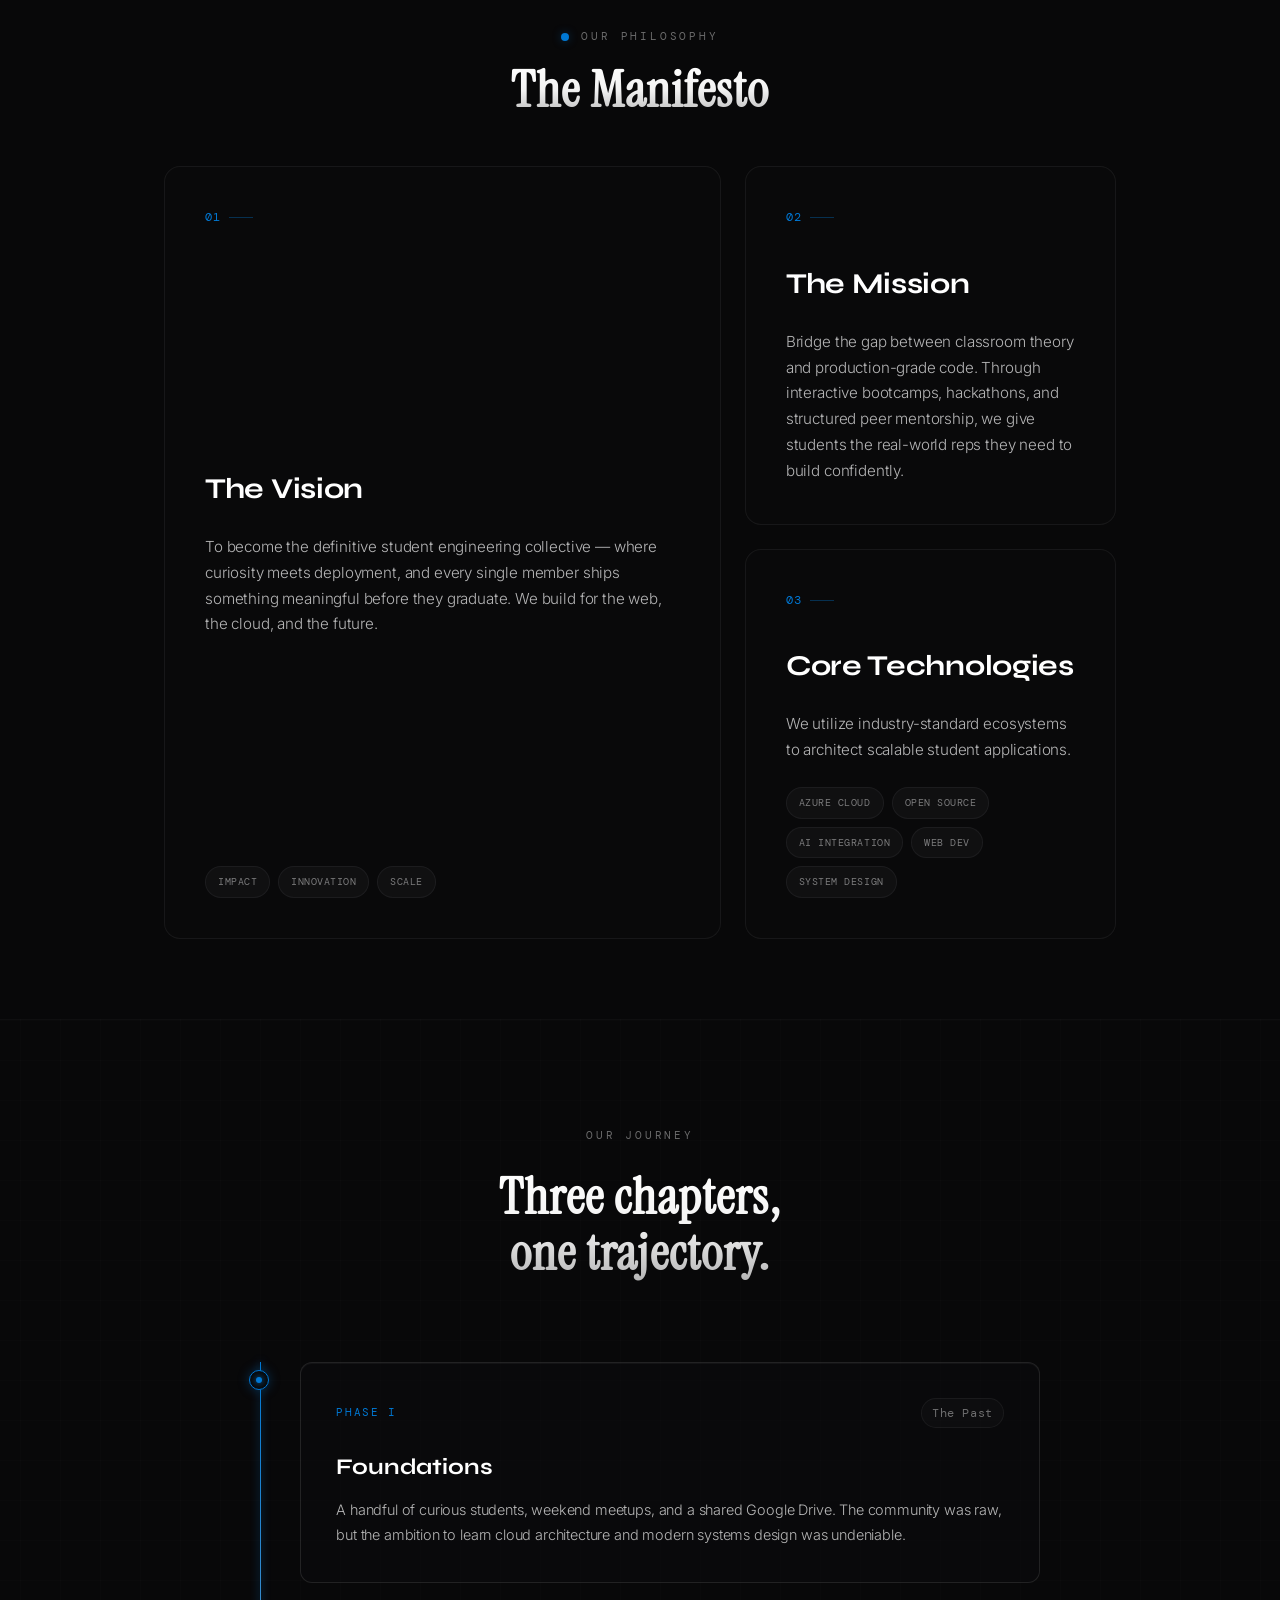
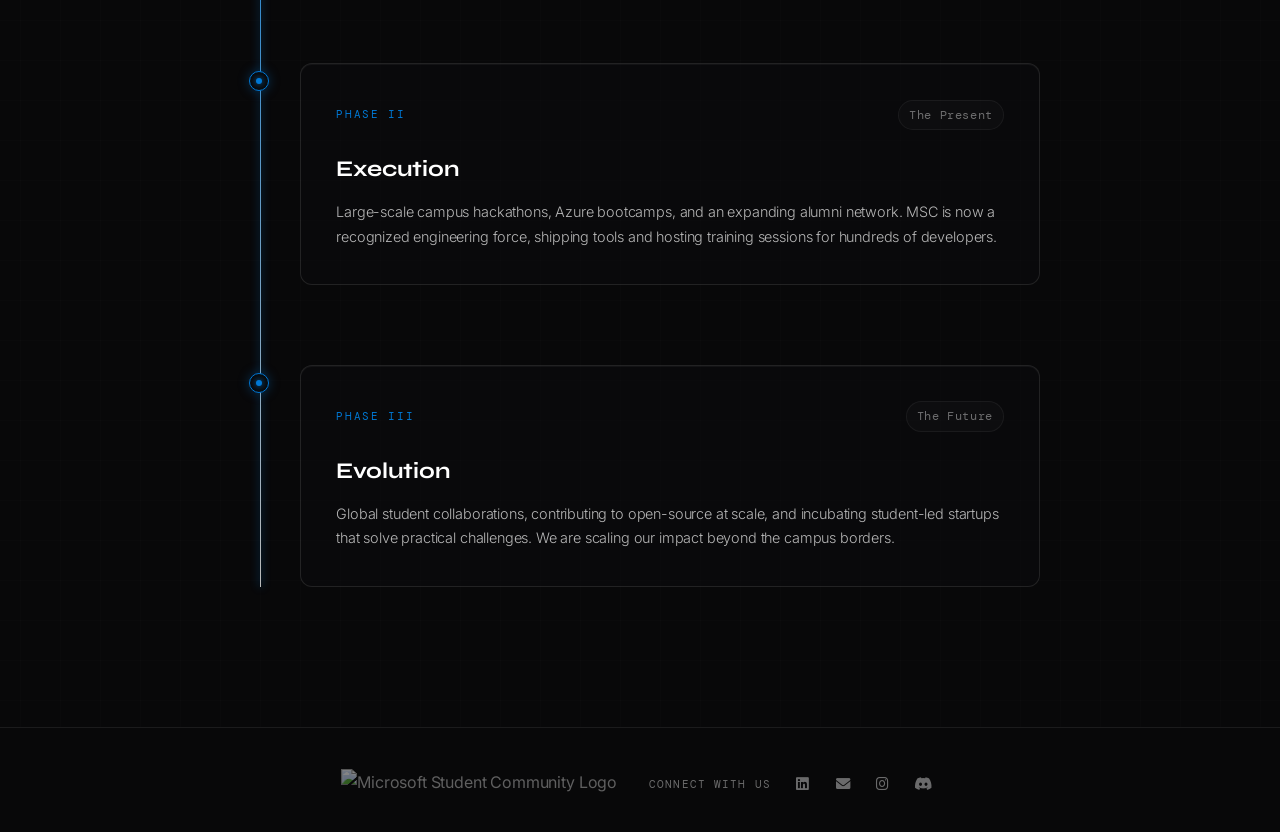
==== commit bd3053b4: "Revamp UI/UX of Team Page and Login Button Addition" ====
--- a/mscsrmap-main/about.html
+++ b/mscsrmap-main/about.html
@@ -70,6 +70,8 @@
         <li><a href="about.html" class="nav-link active">About</a></li>
         <li><a href="events.html" class="nav-link">Events</a></li>
         <li><a href="gallery.html" class="nav-link">Gallery</a></li>
+        <li><a href="team.html" class="nav-link">Team</a></li>
+        <li><a href="event-portal.html" class="nav-login-btn"><span>Login</span><i class="fa-solid fa-arrow-right-to-bracket"></i></a></li>
       </ul>
       <div class="hamburger">
         <span></span>
@@ -383,4 +385,4 @@
   <script src="about-interactive.js" defer></script>
 </body>
 
-</html>+</html>
--- a/mscsrmap-main/styles.css
+++ b/mscsrmap-main/styles.css
@@ -59,6 +59,7 @@
   background: var(--w100);
   color: #000;
 }
+
 ::-moz-selection {
   background: var(--w100);
   color: #000;
@@ -84,33 +85,43 @@
   0% {
     transform: translate(0, 0);
   }
+
   10% {
     transform: translate(-3%, -4%);
   }
+
   20% {
     transform: translate(5%, 2%);
   }
+
   30% {
     transform: translate(-2%, 6%);
   }
+
   40% {
     transform: translate(4%, -3%);
   }
+
   50% {
     transform: translate(-5%, 1%);
   }
+
   60% {
     transform: translate(3%, 5%);
   }
+
   70% {
     transform: translate(-4%, -2%);
   }
+
   80% {
     transform: translate(2%, -5%);
   }
+
   90% {
     transform: translate(-3%, 3%);
   }
+
   100% {
     transform: translate(0, 0);
   }
@@ -120,6 +131,7 @@
   from {
     opacity: 0;
   }
+
   to {
     opacity: 1;
   }
@@ -136,20 +148,19 @@
   position: relative;
   overflow: hidden;
 }
+
 .liquid-glass::before {
   content: '';
   position: absolute;
   inset: 0;
   padding: 1.4px;
-  background: linear-gradient(
-    180deg,
-    var(--glass-border-top) 0%,
-    var(--glass-border-mid) 20%,
-    transparent 40%,
-    transparent 60%,
-    var(--glass-border-mid) 80%,
-    var(--glass-border-top) 100%
-  );
+  background: linear-gradient(180deg,
+      var(--glass-border-top) 0%,
+      var(--glass-border-mid) 20%,
+      transparent 40%,
+      transparent 60%,
+      var(--glass-border-mid) 80%,
+      var(--glass-border-top) 100%);
   border-radius: inherit;
   -webkit-mask: linear-gradient(#fff 0 0) content-box, linear-gradient(#fff 0 0);
   -webkit-mask-composite: xor;
@@ -172,10 +183,12 @@
     transform: scale(0.98);
     opacity: 0.75;
   }
+
   50% {
     transform: scale(1.05);
     opacity: 1;
   }
+
   100% {
     transform: scale(0.98);
     opacity: 0.75;
@@ -192,9 +205,11 @@
   justify-content: center;
   pointer-events: none;
 }
+
 html.skip-loader .loading-screen {
   display: none !important;
 }
+
 .loading-split {
   position: absolute;
   left: 0;
@@ -204,20 +219,25 @@
   transition: transform 0.8s cubic-bezier(0.77, 0, 0.175, 1);
   z-index: 1;
 }
+
 .loading-split.top {
   top: 0;
   transform-origin: top;
 }
+
 .loading-split.bottom {
   bottom: 0;
   transform-origin: bottom;
 }
+
 .loading-screen.hidden .loading-split.top {
   transform: translateY(-100%);
 }
+
 .loading-screen.hidden .loading-split.bottom {
   transform: translateY(100%);
 }
+
 .loading-content {
   position: relative;
   z-index: 2;
@@ -227,16 +247,19 @@
   gap: 2rem;
   transition: opacity 0.4s ease, transform 0.6s ease;
 }
+
 .loading-screen.hidden .loading-content {
   opacity: 0;
   transform: scale(0.95);
 }
+
 .loading-logo-wrap {
   overflow: hidden;
   display: flex;
   align-items: center;
   justify-content: center;
 }
+
 .loading-logo-img {
   height: 100px;
   width: auto;
@@ -245,9 +268,13 @@
   animation: slideUpLogo 0.8s cubic-bezier(0.16, 1, 0.3, 1) forwards;
   filter: drop-shadow(0 0 14px rgba(0, 120, 212, 0.35));
 }
+
 @keyframes slideUpLogo {
-  to { transform: translateY(0); }
-}
+  to {
+    transform: translateY(0);
+  }
+}
+
 .loading-bar-wrap {
   width: 140px;
   height: 1px;
@@ -255,6 +282,7 @@
   overflow: hidden;
   position: relative;
 }
+
 .loading-bar-line {
   position: absolute;
   top: 0;
@@ -264,9 +292,15 @@
   background: var(--blue);
   animation: loadingScan 1s cubic-bezier(0.65, 0, 0.35, 1) infinite;
 }
+
 @keyframes loadingScan {
-  0% { left: -40%; }
-  100% { left: 100%; }
+  0% {
+    left: -40%;
+  }
+
+  100% {
+    left: 100%;
+  }
 }
 
 /* ===== BACKGROUND ===== */
@@ -329,10 +363,19 @@
   animation: navSlideIn 0.8s var(--ease) forwards;
   opacity: 0;
 }
+
 @keyframes navSlideIn {
-  from { opacity: 0; transform: translate(-50%, -20px); }
-  to { opacity: 1; transform: translate(-50%, 0); }
-}
+  from {
+    opacity: 0;
+    transform: translate(-50%, -20px);
+  }
+
+  to {
+    opacity: 1;
+    transform: translate(-50%, 0);
+  }
+}
+
 .nav-container {
   display: flex;
   align-items: center;
@@ -341,11 +384,13 @@
   padding: 0 16px 0 24px;
   gap: 3rem;
 }
+
 .nav-logo-link {
   display: flex;
   align-items: center;
   text-decoration: none;
 }
+
 .nav-logo-img {
   height: 28px;
   width: auto;
@@ -353,16 +398,19 @@
   filter: drop-shadow(0 0 8px rgba(0, 120, 212, 0.2));
   transition: filter 0.3s ease, transform 0.3s ease;
 }
+
 .nav-logo-link:hover .nav-logo-img {
   filter: drop-shadow(0 0 14px rgba(0, 120, 212, 0.4));
   transform: scale(1.05);
 }
+
 .nav-menu {
   display: flex;
   list-style: none;
   gap: 0.25rem;
   align-items: center;
 }
+
 .nav-link {
   font-family: var(--font-b);
   font-size: 0.75rem;
@@ -376,13 +424,70 @@
   transition: all 0.3s ease;
   position: relative;
 }
+
 .nav-link:hover {
   background: rgba(255, 255, 255, 0.05);
   color: var(--w100);
 }
+
 .nav-link.active {
   background: rgba(255, 255, 255, 0.1);
   color: var(--w100);
+}
+
+.nav-login-btn {
+  position: relative;
+  display: inline-flex;
+  align-items: center;
+  justify-content: center;
+  gap: 8px;
+  min-height: 36px;
+  padding: 8px 14px 8px 16px;
+  border-radius: 100px;
+  color: var(--w100);
+  text-decoration: none;
+  font-family: var(--font-m);
+  font-size: 0.66rem;
+  font-weight: 500;
+  letter-spacing: 0.12em;
+  text-transform: uppercase;
+  background:
+    linear-gradient(135deg, rgba(0, 120, 212, 0.95), rgba(255, 255, 255, 0.14)),
+    rgba(255, 255, 255, 0.06);
+  border: 1px solid rgba(255, 255, 255, 0.2);
+  box-shadow: 0 0 18px rgba(0, 120, 212, 0.22), inset 0 1px 0 rgba(255, 255, 255, 0.25);
+  overflow: hidden;
+  transition: transform 0.3s var(--ease), box-shadow 0.3s ease, border-color 0.3s ease;
+}
+
+.nav-login-btn::before {
+  content: "";
+  position: absolute;
+  inset: 1px;
+  border-radius: inherit;
+  background: linear-gradient(90deg, transparent, rgba(255, 255, 255, 0.22), transparent);
+  transform: translateX(-115%);
+  transition: transform 0.55s var(--ease);
+}
+
+.nav-login-btn span,
+.nav-login-btn i {
+  position: relative;
+  z-index: 1;
+}
+
+.nav-login-btn i {
+  font-size: 0.72rem;
+}
+
+.nav-login-btn:hover {
+  transform: translateY(-1px);
+  border-color: rgba(255, 255, 255, 0.38);
+  box-shadow: 0 0 24px rgba(0, 120, 212, 0.34), inset 0 1px 0 rgba(255, 255, 255, 0.32);
+}
+
+.nav-login-btn:hover::before {
+  transform: translateX(115%);
 }
 
 /* Hamburger */
@@ -426,6 +531,7 @@
   z-index: 100;
   align-items: flex-end;
 }
+
 .checkpoint-dot {
   display: block;
   height: 1px;
@@ -436,14 +542,17 @@
     width 0.35s var(--ease),
     background 0.3s ease;
 }
+
 .checkpoint-dot:hover {
   width: 22px;
   background: var(--w40);
 }
+
 .checkpoint-dot.active {
   width: 28px;
   background: var(--blue);
 }
+
 @media (max-width: 900px) {
   .checkpoint-nav {
     display: none;
@@ -452,6 +561,7 @@
 
 /* ===== CUSTOM CURSOR ===== */
 @media (hover: hover) and (pointer: fine) {
+
   /* Hide native cursor only when JS has initialized the custom cursor */
   body.has-custom-cursor * {
     cursor: none !important;
@@ -474,6 +584,7 @@
       height 0.2s var(--ease),
       opacity 0.3s;
   }
+
   .c-ring {
     position: fixed;
     width: 28px;
@@ -492,10 +603,12 @@
       border-color 0.3s ease,
       opacity 0.3s;
   }
+
   .c-dot.h {
     width: 6px;
     height: 6px;
   }
+
   .c-ring.h {
     width: 40px;
     height: 40px;
@@ -511,19 +624,24 @@
     opacity 0.75s var(--ease),
     transform 0.75s var(--ease);
 }
+
 .reveal.in {
   opacity: 1;
   transform: none;
 }
+
 .reveal-d1 {
   transition-delay: 0.08s;
 }
+
 .reveal-d2 {
   transition-delay: 0.16s;
 }
+
 .reveal-d3 {
   transition-delay: 0.24s;
 }
+
 .reveal-d4 {
   transition-delay: 0.32s;
 }
@@ -603,8 +721,15 @@
 }
 
 @keyframes fadeUpIn {
-  from { opacity: 0; transform: translateY(20px); }
-  to { opacity: 1; transform: translateY(0); }
+  from {
+    opacity: 0;
+    transform: translateY(20px);
+  }
+
+  to {
+    opacity: 1;
+    transform: translateY(0);
+  }
 }
 
 .hero-btn-glass {
@@ -620,6 +745,7 @@
   transition: all 0.3s ease;
   backdrop-filter: blur(4px);
 }
+
 .hero-btn-glass:hover {
   border-color: var(--w40);
   background: rgba(255, 255, 255, 0.05);
@@ -641,12 +767,15 @@
   transition: border-color 0.3s ease, transform 0.2s ease;
   transform: scale(0.95);
 }
+
 .hero-email-form.active {
   transform: scale(1);
 }
+
 .hero-email-form:focus-within {
   border-color: var(--w40);
 }
+
 .hero-email-form input {
   flex: 1;
   background: transparent;
@@ -657,9 +786,11 @@
   outline: none;
   min-width: 0;
 }
+
 .hero-email-form input::placeholder {
   color: var(--w45);
 }
+
 .hero-email-form button {
   width: 32px;
   height: 32px;
@@ -674,9 +805,11 @@
   transition: all 0.3s ease;
   flex-shrink: 0;
 }
+
 .hero-email-form button:hover {
   background: var(--w20);
 }
+
 .hero-email-form.hidden {
   display: none;
 }
@@ -2054,6 +2187,13 @@
     color: var(--w100);
   }
 
+  .nav-login-btn {
+    width: min(300px, calc(100vw - 48px));
+    min-height: 46px;
+    margin-top: 0.75rem;
+    font-size: 0.72rem;
+  }
+
   .hero {
     min-height: 100vh;
     padding: 0;
@@ -2196,10 +2336,12 @@
   letter-spacing: 0.02em;
   font-weight: 800;
 }
+
 .nav-link {
   font-weight: 500;
   letter-spacing: 0.12em;
 }
+
 .page-title {
   font-weight: 800;
   letter-spacing: -0.01em;
@@ -2210,10 +2352,12 @@
   padding: 10rem 0 4rem;
   position: relative;
 }
+
 .about-header {
   max-width: 800px;
   margin-bottom: 3rem;
 }
+
 .about-hero-desc {
   font-size: 1.15rem;
   color: var(--w70);
@@ -2239,6 +2383,7 @@
   overflow: hidden;
   transition: border-color 0.4s var(--ease), background 0.4s var(--ease);
 }
+
 .dossier-stat-card::before {
   content: '';
   position: absolute;
@@ -2251,13 +2396,16 @@
   transform-origin: left;
   transition: transform 0.4s var(--ease);
 }
+
 .dossier-stat-card:hover {
   border-color: var(--w40);
   background: rgba(255, 255, 255, 0.03);
 }
+
 .dossier-stat-card:hover::before {
   transform: scaleX(1);
 }
+
 .dossier-stat-num {
   font-family: var(--font-d);
   font-size: 3rem;
@@ -2266,6 +2414,7 @@
   line-height: 1;
   margin-bottom: 0.5rem;
 }
+
 .dossier-stat-lbl {
   font-family: var(--font-m);
   font-size: 0.7rem;
@@ -2281,11 +2430,13 @@
   border-bottom: 1px solid var(--border);
   position: relative;
 }
+
 .manifesto-grid {
   display: grid;
   grid-template-columns: 1fr 1fr;
   gap: 2.5rem;
 }
+
 .manifesto-card {
   padding: 3rem;
   background: var(--glass-bg);
@@ -2296,24 +2447,28 @@
   transition: transform 0.4s var(--ease), border-color 0.4s var(--ease), background 0.4s var(--ease), box-shadow 0.4s var(--ease);
   box-shadow: inset 0 1px 1px rgba(255, 255, 255, 0.1);
 }
+
 .manifesto-card:hover {
   transform: translateY(-4px);
   border-color: var(--blue);
   background: var(--w04);
   box-shadow: inset 0 1px 1px rgba(255, 255, 255, 0.1), 0 4px 20px var(--blue-soft);
 }
+
 .manifesto-card .card-icon {
   font-size: 1.5rem;
   color: var(--blue);
   margin-bottom: 1.5rem;
   font-family: var(--font-m);
 }
+
 .manifesto-card h3 {
   font-family: var(--font-d);
   font-size: 1.75rem;
   margin-bottom: 1rem;
   color: var(--w100);
 }
+
 .manifesto-card p {
   color: var(--w70);
   line-height: 1.7;
@@ -2324,6 +2479,7 @@
 .about-timeline {
   padding: 6rem 0 8rem;
 }
+
 .timeline-header {
   font-family: var(--font-s);
   font-size: clamp(2.5rem, 4vw, 3.5rem);
@@ -2335,6 +2491,7 @@
   background-clip: text;
   color: transparent;
 }
+
 .timeline-deck {
   display: grid;
   grid-template-columns: 240px 1fr;
@@ -2347,6 +2504,7 @@
   position: relative;
   box-shadow: inset 0 1px 1px rgba(255, 255, 255, 0.1);
 }
+
 .timeline-tabs {
   display: flex;
   flex-direction: column;
@@ -2354,6 +2512,7 @@
   border-right: 1px solid var(--w10);
   padding-right: 2rem;
 }
+
 .timeline-tab-btn {
   background: transparent;
   border: 1px solid var(--w10);
@@ -2370,23 +2529,28 @@
   justify-content: space-between;
   align-items: center;
 }
+
 .timeline-tab-btn span.tab-idx {
   color: var(--w20);
   font-size: 0.65rem;
   transition: color 0.3s ease;
 }
+
 .timeline-tab-btn:hover {
   border-color: var(--w70);
   color: var(--w100);
 }
+
 .timeline-tab-btn:hover span.tab-idx {
   color: var(--w70);
 }
+
 .timeline-tab-btn.active {
   border-color: var(--blue);
   color: var(--w100);
   background: rgba(0, 120, 212, 0.05);
 }
+
 .timeline-tab-btn.active span.tab-idx {
   color: var(--blue);
 }
@@ -2395,23 +2559,28 @@
   position: relative;
   min-height: 200px;
 }
+
 .timeline-pane {
   display: none;
   animation: paneIn 0.5s var(--ease) forwards;
 }
+
 .timeline-pane.active {
   display: block;
 }
+
 @keyframes paneIn {
   from {
     opacity: 0;
     transform: translateY(10px);
   }
+
   to {
     opacity: 1;
     transform: translateY(0);
   }
 }
+
 .pane-meta {
   font-family: var(--font-m);
   font-size: 0.7rem;
@@ -2421,12 +2590,14 @@
   display: block;
   margin-bottom: 0.5rem;
 }
+
 .timeline-pane h4 {
   font-family: var(--font-d);
   font-size: 2rem;
   color: var(--w100);
   margin-bottom: 1.25rem;
 }
+
 .timeline-pane p {
   color: var(--w70);
   line-height: 1.8;
@@ -2453,6 +2624,7 @@
   max-height: 700px;
   overflow-y: auto;
 }
+
 .events-sidebar-header {
   padding: 1.5rem;
   border-bottom: 1px solid var(--w10);
@@ -2462,10 +2634,12 @@
   color: var(--w40);
   text-transform: uppercase;
 }
+
 .events-list-items {
   display: flex;
   flex-direction: column;
 }
+
 .event-deck-btn {
   background: transparent;
   border: none;
@@ -2479,25 +2653,30 @@
   gap: 0.5rem;
   width: 100%;
 }
+
 .event-deck-btn:hover {
   background: rgba(255, 255, 255, 0.02);
 }
+
 .event-deck-btn.active {
   background: rgba(0, 120, 212, 0.04);
   border-left: 3px solid var(--blue);
   padding-left: calc(1.5rem - 3px);
 }
+
 .event-deck-meta-row {
   display: flex;
   justify-content: space-between;
   align-items: center;
   width: 100%;
 }
+
 .event-deck-idx {
   font-family: var(--font-m);
   font-size: 0.65rem;
   color: var(--blue);
 }
+
 .event-deck-status {
   font-family: var(--font-m);
   font-size: 0.6rem;
@@ -2507,10 +2686,12 @@
   padding: 2px 6px;
   text-transform: uppercase;
 }
+
 .event-deck-btn.active .event-deck-status {
   color: var(--w100);
   background: var(--blue);
 }
+
 .event-deck-title {
   font-family: var(--font-b);
   font-size: 0.95rem;
@@ -2518,6 +2699,7 @@
   color: var(--w70);
   transition: color 0.3s ease;
 }
+
 .event-deck-btn.active .event-deck-title {
   color: var(--w100);
 }
@@ -2531,19 +2713,23 @@
   max-height: 700px;
   overflow-y: auto;
 }
+
 .event-display-pane {
   display: none;
   animation: paneIn 0.5s var(--ease) forwards;
 }
+
 .event-display-pane.active {
   display: flex;
   flex-direction: column;
   gap: 2rem;
 }
+
 .event-pane-header {
   border-bottom: 1px solid var(--w10);
   padding-bottom: 1.5rem;
 }
+
 .event-pane-tag {
   font-family: var(--font-m);
   font-size: 0.7rem;
@@ -2551,6 +2737,7 @@
   letter-spacing: 0.25em;
   text-transform: uppercase;
 }
+
 .event-pane-title {
   font-family: var(--font-d);
   font-size: 2.25rem;
@@ -2558,16 +2745,19 @@
   margin-top: 0.5rem;
   line-height: 1.2;
 }
+
 .event-pane-details-row {
   display: flex;
   gap: 2rem;
   margin-top: 1.5rem;
 }
+
 .event-pane-info-item {
   display: flex;
   flex-direction: column;
   gap: 0.25rem;
 }
+
 .event-pane-info-item span.lbl {
   font-family: var(--font-m);
   font-size: 0.6rem;
@@ -2575,6 +2765,7 @@
   color: var(--w40);
   text-transform: uppercase;
 }
+
 .event-pane-info-item span.val {
   font-size: 0.85rem;
   color: var(--w100);
@@ -2585,6 +2776,7 @@
   color: var(--w70);
   line-height: 1.8;
 }
+
 .event-pane-body h5 {
   font-family: var(--font-b);
   font-size: 1.1rem;
@@ -2592,10 +2784,12 @@
   margin-bottom: 0.75rem;
   margin-top: 1.5rem;
 }
+
 .event-pane-gallery-action {
   margin-top: 1rem;
   display: inline-flex;
 }
+
 .event-gallery-btn {
   font-family: var(--font-m);
   font-size: 0.75rem;
@@ -2611,6 +2805,7 @@
   align-items: center;
   gap: 0.75rem;
 }
+
 .event-gallery-btn:hover {
   background: var(--blue);
   box-shadow: 0 0 15px var(--blue-glow);
@@ -2620,10 +2815,12 @@
 .gallery-wrapper {
   padding: 10rem 0 6rem;
 }
+
 .gallery-header {
   text-align: center;
   margin-bottom: 4rem;
 }
+
 .gallery-desc {
   color: var(--w70);
   margin-top: 0.5rem;
@@ -2638,6 +2835,7 @@
   border-bottom: 1px solid var(--w10);
   padding-bottom: 1rem;
 }
+
 .gallery-filter-btn {
   background: transparent;
   border: 1px solid transparent;
@@ -2650,9 +2848,11 @@
   transition: all 0.3s ease;
   text-transform: uppercase;
 }
+
 .gallery-filter-btn:hover {
   color: var(--w100);
 }
+
 .gallery-filter-btn.active {
   border-color: var(--blue);
   color: var(--w100);
@@ -2666,6 +2866,7 @@
   grid-auto-rows: 240px;
   gap: 1.25rem;
 }
+
 .bento-item {
   position: relative;
   overflow: hidden;
@@ -2675,6 +2876,7 @@
   cursor: zoom-in;
   transition: all 0.4s var(--ease);
 }
+
 .bento-item:hover {
   border-color: var(--blue);
   box-shadow: inset 0 1px 1px rgba(255, 255, 255, 0.1), 0 4px 20px var(--blue-soft);
@@ -2686,9 +2888,11 @@
 .bento-item.bento-w2 {
   grid-column: span 2;
 }
+
 .bento-item.bento-h2 {
   grid-row: span 2;
 }
+
 .bento-item.bento-large {
   grid-column: span 2;
   grid-row: span 2;
@@ -2702,6 +2906,7 @@
   opacity: 0.65;
   transition: transform 0.6s var(--ease), filter 0.6s var(--ease), opacity 0.6s var(--ease);
 }
+
 .bento-item:hover img {
   filter: grayscale(0%) contrast(1);
   opacity: 0.95;
@@ -2715,7 +2920,7 @@
   left: 0;
   right: 0;
   padding: 1.25rem;
-  background: linear-gradient(to top, rgba(0,0,0,0.85) 0%, rgba(0,0,0,0.3) 100%);
+  background: linear-gradient(to top, rgba(0, 0, 0, 0.85) 0%, rgba(0, 0, 0, 0.3) 100%);
   backdrop-filter: blur(4px);
   -webkit-backdrop-filter: blur(4px);
   display: flex;
@@ -2727,16 +2932,19 @@
   pointer-events: none;
   z-index: 2;
 }
+
 .bento-item:hover .bento-meta-overlay {
   opacity: 1;
   transform: translateY(0);
 }
+
 .bento-meta-title {
   font-family: var(--font-b);
   font-size: 0.85rem;
   font-weight: 500;
   color: var(--w100);
 }
+
 .bento-meta-specs {
   font-family: var(--font-m);
   font-size: 0.6rem;
@@ -2764,6 +2972,7 @@
   opacity: 0;
   transition: opacity 0.4s var(--ease);
 }
+
 .cinematic-lightbox.active {
   display: flex;
   opacity: 1;
@@ -2779,6 +2988,7 @@
   padding: 3rem;
   overflow: hidden;
 }
+
 .lightbox-img-wrap {
   position: relative;
   max-width: 90%;
@@ -2787,19 +2997,22 @@
   align-items: center;
   justify-content: center;
 }
+
 .lightbox-img-wrap img {
   max-width: 100%;
   max-height: 100%;
   object-fit: contain;
   border: 1px solid var(--w10);
-  box-shadow: 0 20px 50px rgba(0,0,0,0.8);
+  box-shadow: 0 20px 50px rgba(0, 0, 0, 0.8);
   animation: lightboxImageZoom 0.5s var(--ease) forwards;
 }
+
 @keyframes lightboxImageZoom {
   from {
     opacity: 0;
     transform: scale(0.95);
   }
+
   to {
     opacity: 1;
     transform: scale(1);
@@ -2811,7 +3024,7 @@
   position: absolute;
   top: 50%;
   transform: translateY(-50%);
-  background: rgba(255,255,255,0.02);
+  background: rgba(255, 255, 255, 0.02);
   border: 1px solid var(--w10);
   color: var(--w100);
   width: 56px;
@@ -2824,14 +3037,17 @@
   transition: all 0.3s ease;
   z-index: 10;
 }
+
 .lightbox-nav-btn:hover {
   background: var(--blue);
   border-color: var(--blue);
   box-shadow: 0 0 15px var(--blue-glow);
 }
+
 .lightbox-nav-btn.prev {
   left: 2rem;
 }
+
 .lightbox-nav-btn.next {
   right: 2rem;
 }
@@ -2841,7 +3057,7 @@
   position: absolute;
   top: 2rem;
   left: 2rem;
-  background: rgba(255,255,255,0.02);
+  background: rgba(255, 255, 255, 0.02);
   border: 1px solid var(--w10);
   color: var(--w100);
   width: 44px;
@@ -2854,8 +3070,9 @@
   transition: all 0.3s ease;
   z-index: 10;
 }
+
 .lightbox-close-btn:hover {
-  background: rgba(255,255,255,0.1);
+  background: rgba(255, 255, 255, 0.1);
   border-color: var(--w40);
 }
 
@@ -2869,11 +3086,13 @@
   padding: 3rem 2rem;
   justify-content: space-between;
 }
+
 .lightbox-meta-top {
   display: flex;
   flex-direction: column;
   gap: 1.5rem;
 }
+
 .lightbox-meta-tag {
   font-family: var(--font-m);
   font-size: 0.65rem;
@@ -2881,6 +3100,7 @@
   color: var(--blue);
   text-transform: uppercase;
 }
+
 .lightbox-meta-title {
   font-family: var(--font-b);
   font-size: 1.5rem;
@@ -2888,11 +3108,13 @@
   color: var(--w100);
   line-height: 1.3;
 }
+
 .lightbox-meta-desc {
   font-size: 0.85rem;
   color: var(--w70);
   line-height: 1.6;
 }
+
 .lightbox-spec-list {
   display: flex;
   flex-direction: column;
@@ -2901,18 +3123,22 @@
   border-top: 1px solid var(--w10);
   padding-top: 1.5rem;
 }
+
 .lightbox-spec-item {
   display: flex;
   justify-content: space-between;
   font-size: 0.75rem;
 }
+
 .lightbox-spec-item span.label {
   font-family: var(--font-m);
   color: var(--w40);
 }
+
 .lightbox-spec-item span.value {
   color: var(--w100);
 }
+
 .lightbox-meta-bottom {
   font-family: var(--font-m);
   font-size: 0.6rem;
@@ -3036,18 +3262,22 @@
     grid-template-columns: 1fr;
     gap: 3rem;
   }
+
   .hero-visual-ind {
     border-left: none;
     padding-left: 0;
     border-top: 1px solid var(--border);
     padding-top: 3rem;
   }
+
   .hero-title-ind {
     font-size: clamp(2.5rem, 8vw, 4rem);
   }
+
   .hero-footer-ind {
     gap: 2rem;
   }
+
   .ind-specs {
     gap: 1.5rem;
   }
@@ -3077,6 +3307,7 @@
   .ind-badge {
     margin-bottom: 1.5rem;
   }
+
   .ind-logo-container {
     max-width: 280px;
   }
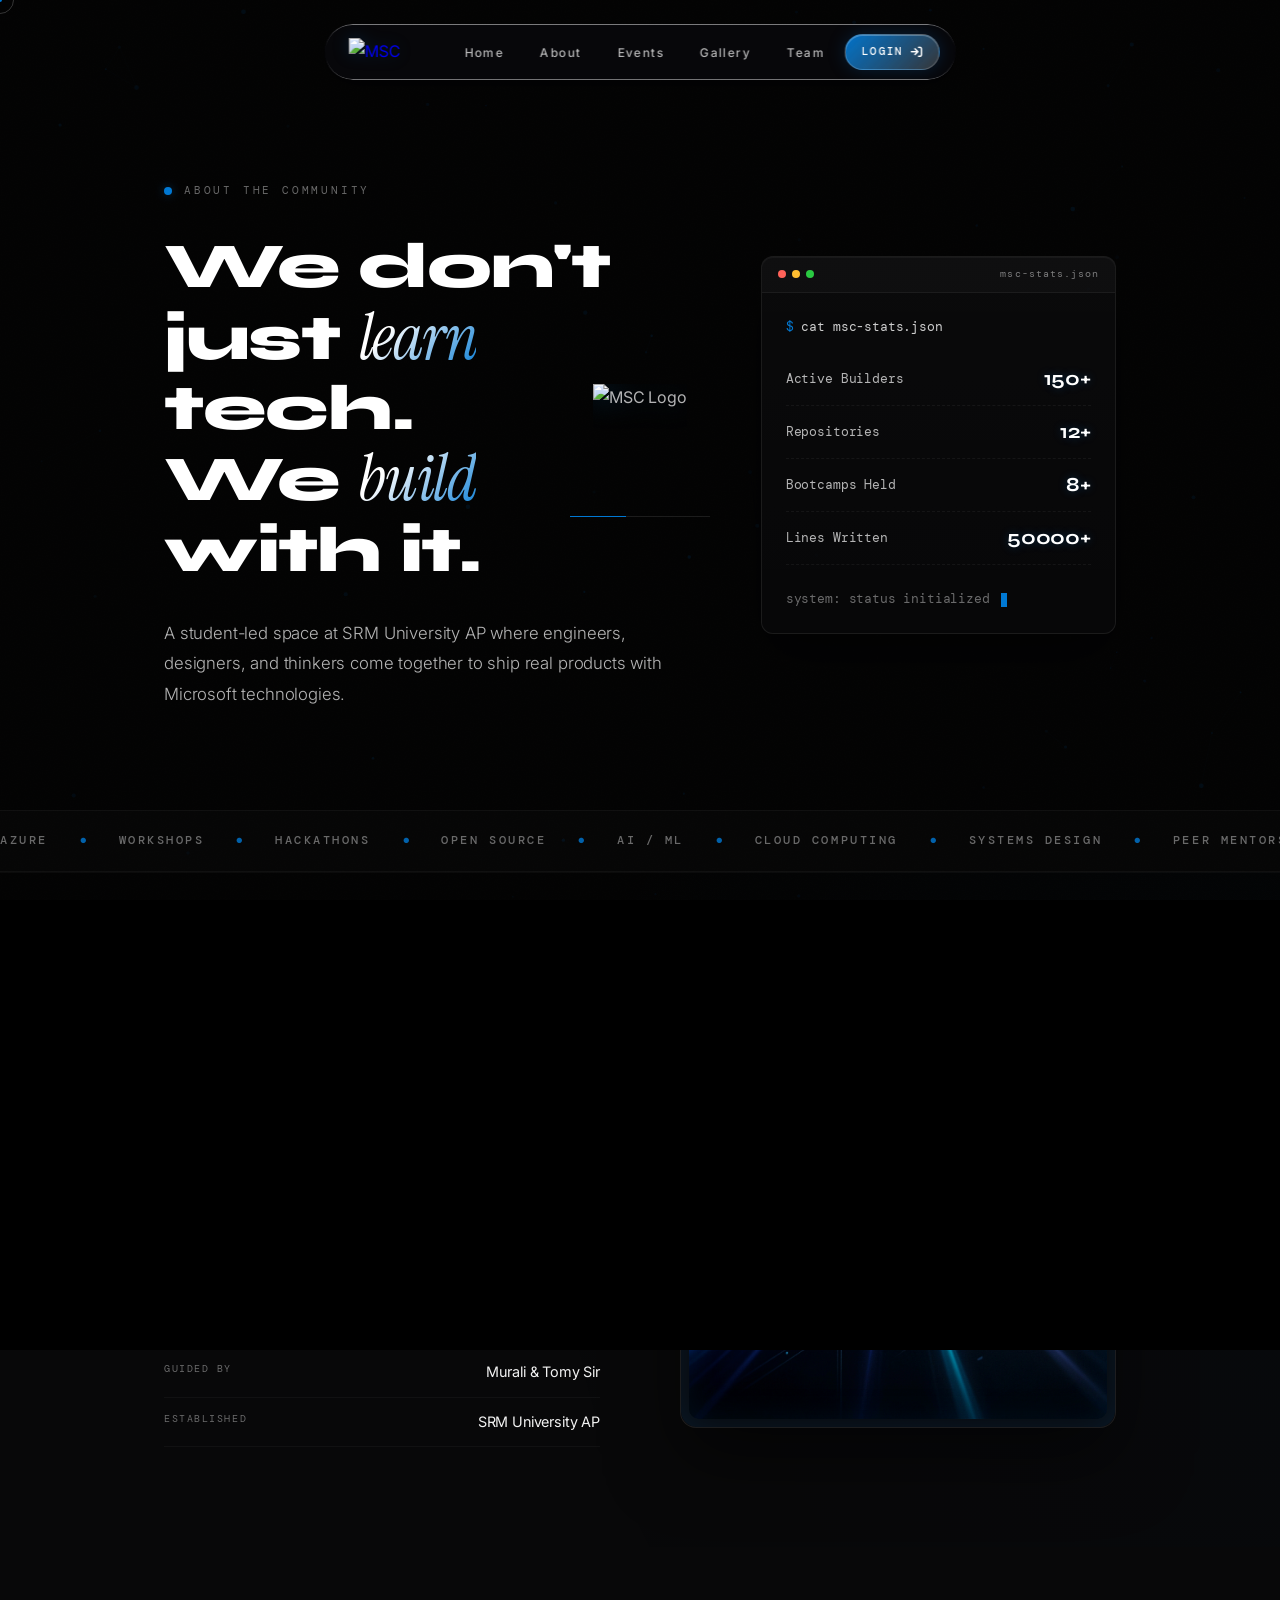
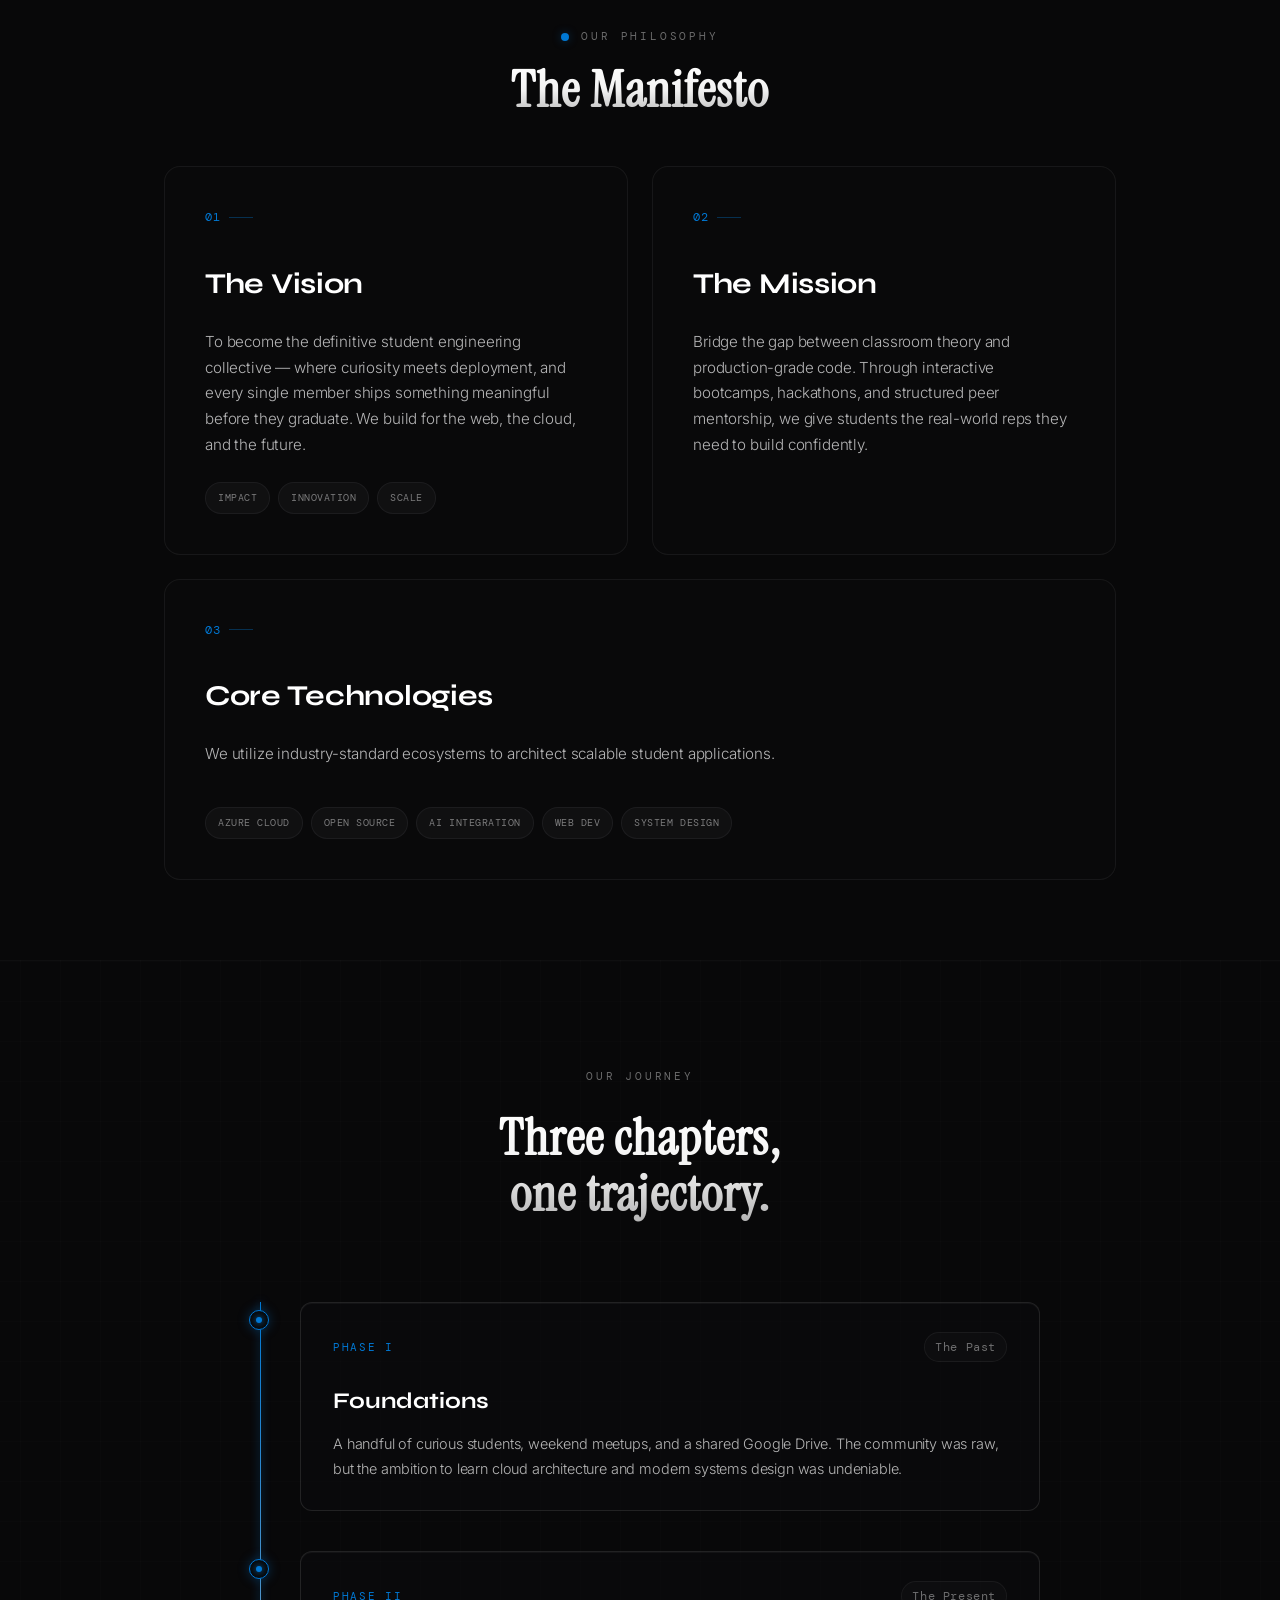
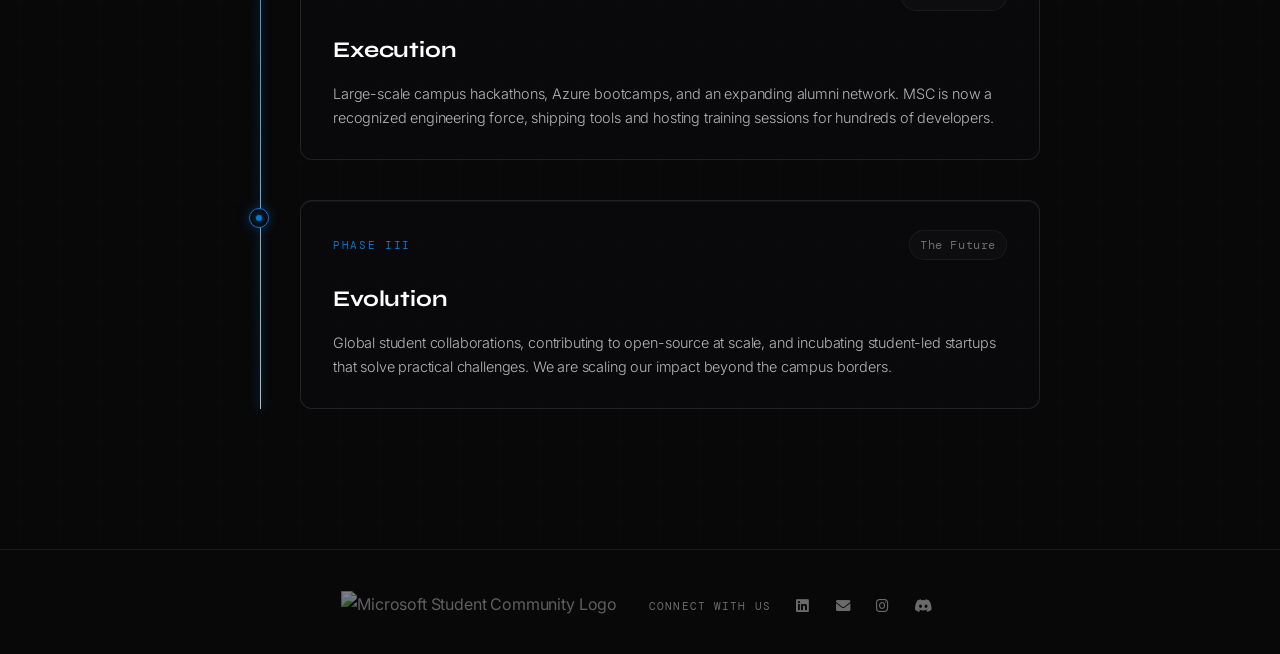
==== commit 9494c4af: "Don't Remember Commit Number" ====
--- a/mscsrmap-main/about.html
+++ b/mscsrmap-main/about.html
@@ -237,12 +237,14 @@
         <!-- Vision Block -->
         <article class="bento-card large-vision glow-card">
           <div class="bento-card-content">
-            <div class="bento-idx">01</div>
-            <div>
-              <h3 class="bento-card-title">The Vision</h3>
-              <p class="bento-card-desc">
-                To become the definitive student engineering collective — where curiosity meets deployment, and every single member ships something meaningful before they graduate. We build for the web, the cloud, and the future.
-              </p>
+            <div class="bento-top-group">
+              <div class="bento-idx">01</div>
+              <div>
+                <h3 class="bento-card-title">The Vision</h3>
+                <p class="bento-card-desc">
+                  To become the definitive student engineering collective — where curiosity meets deployment, and every single member ships something meaningful before they graduate. We build for the web, the cloud, and the future.
+                </p>
+              </div>
             </div>
             <div class="bento-badge-cloud">
               <span class="bento-badge">Impact</span>
@@ -255,12 +257,14 @@
         <!-- Mission Block -->
         <article class="bento-card mission-block glow-card">
           <div class="bento-card-content">
-            <div class="bento-idx">02</div>
-            <div>
-              <h3 class="bento-card-title">The Mission</h3>
-              <p class="bento-card-desc">
-                Bridge the gap between classroom theory and production-grade code. Through interactive bootcamps, hackathons, and structured peer mentorship, we give students the real-world reps they need to build confidently.
-              </p>
+            <div class="bento-top-group">
+              <div class="bento-idx">02</div>
+              <div>
+                <h3 class="bento-card-title">The Mission</h3>
+                <p class="bento-card-desc">
+                  Bridge the gap between classroom theory and production-grade code. Through interactive bootcamps, hackathons, and structured peer mentorship, we give students the real-world reps they need to build confidently.
+                </p>
+              </div>
             </div>
           </div>
         </article>
@@ -268,12 +272,15 @@
         <!-- Pillars Block -->
         <article class="bento-card pillars-block glow-card">
           <div class="bento-card-content">
-            <div class="bento-idx">03</div>
-            <div>
-              <h3 class="bento-card-title">Core Technologies</h3>
-              <p class="bento-card-desc" style="margin-bottom: 1rem;">
-                We utilize industry-standard ecosystems to architect scalable student applications.
-              </p>
+            <div class="bento-top-group">
+              <div class="bento-idx">03</div>
+              <div>
+                <h3 class="bento-card-title">Core Technologies</h3>
+                <p class="bento-card-desc" style="margin-bottom: 1rem;">
+                  We utilize industry-standard ecosystems to architect scalable student applications.
+                </p>
+              </div>
+            </div>
               <div class="bento-badge-cloud">
                 <span class="bento-badge">Azure Cloud</span>
                 <span class="bento-badge">Open Source</span>
--- a/mscsrmap-main/styles.css
+++ b/mscsrmap-main/styles.css
@@ -356,24 +356,17 @@
   transform: translateX(-50%);
   width: max-content;
   max-width: 90vw;
-  z-index: 1000;
+  z-index: 2000;
   padding: 0;
-  transition: all 0.4s cubic-bezier(0.16, 1, 0.3, 1);
+  transition: box-shadow 0.4s ease, background 0.4s ease;
   border-radius: 100px;
   animation: navSlideIn 0.8s var(--ease) forwards;
   opacity: 0;
 }
 
 @keyframes navSlideIn {
-  from {
-    opacity: 0;
-    transform: translate(-50%, -20px);
-  }
-
-  to {
-    opacity: 1;
-    transform: translate(-50%, 0);
-  }
+  from { opacity: 0; transform: translate(-50%, -20px); }
+  to   { opacity: 1; transform: translate(-50%, 0); }
 }
 
 .nav-container {
@@ -389,6 +382,7 @@
   display: flex;
   align-items: center;
   text-decoration: none;
+  flex-shrink: 0;
 }
 
 .nav-logo-img {
@@ -404,11 +398,14 @@
   transform: scale(1.05);
 }
 
+/* Desktop menu */
 .nav-menu {
   display: flex;
   list-style: none;
   gap: 0.25rem;
   align-items: center;
+  margin: 0;
+  padding: 0;
 }
 
 .nav-link {
@@ -423,6 +420,7 @@
   border-radius: 100px;
   transition: all 0.3s ease;
   position: relative;
+  white-space: nowrap;
 }
 
 .nav-link:hover {
@@ -435,6 +433,7 @@
   color: var(--w100);
 }
 
+/* Login button */
 .nav-login-btn {
   position: relative;
   display: inline-flex;
@@ -458,6 +457,8 @@
   box-shadow: 0 0 18px rgba(0, 120, 212, 0.22), inset 0 1px 0 rgba(255, 255, 255, 0.25);
   overflow: hidden;
   transition: transform 0.3s var(--ease), box-shadow 0.3s ease, border-color 0.3s ease;
+  white-space: nowrap;
+  flex-shrink: 0;
 }
 
 .nav-login-btn::before {
@@ -476,9 +477,7 @@
   z-index: 1;
 }
 
-.nav-login-btn i {
-  font-size: 0.72rem;
-}
+.nav-login-btn i { font-size: 0.72rem; }
 
 .nav-login-btn:hover {
   transform: translateY(-1px);
@@ -490,33 +489,242 @@
   transform: translateX(115%);
 }
 
+/* ── HAMBURGER BUTTON ── */
+.hamburger {
+  display: none;
+  flex-direction: column;
+  justify-content: center;
+  align-items: center;
+  cursor: pointer;
+  width: 40px;
+  height: 40px;
+  border-radius: 10px;
+  background: rgba(255,255,255,0.04);
+  border: 1px solid rgba(255,255,255,0.08);
+  gap: 5px;
+  z-index: 2001;
+  flex-shrink: 0;
+  transition: background 0.3s ease, border-color 0.3s ease;
+}
+
+.hamburger:hover {
+  background: rgba(255,255,255,0.08);
+  border-color: rgba(255,255,255,0.14);
+}
+
+.hamburger span {
+  width: 18px;
+  height: 2px;
+  background: rgba(255,255,255,0.7);
+  border-radius: 2px;
+  transition: transform 0.35s cubic-bezier(0.16, 1, 0.3, 1), opacity 0.25s ease, width 0.3s ease;
+  display: block;
+}
+
+.hamburger.active {
+  background: rgba(0, 120, 212, 0.15);
+  border-color: rgba(0, 120, 212, 0.3);
+}
+
+.hamburger.active span { background: #fff; }
+
+.hamburger.active span:nth-child(1) { transform: translateY(7px) rotate(45deg); }
+.hamburger.active span:nth-child(2) { opacity: 0; width: 0; }
+.hamburger.active span:nth-child(3) { transform: translateY(-7px) rotate(-45deg); }
+
+/* ── MOBILE DROPDOWN OVERLAY ── */
+/* This is position:fixed relative to viewport — no parent can clip it */
+.nav-mobile-overlay {
+  position: fixed;
+  top: 88px;
+  left: 12px;
+  right: 12px;
+  background: rgba(8, 8, 10, 0.96);
+  backdrop-filter: blur(24px);
+  -webkit-backdrop-filter: blur(24px);
+  border: 1px solid rgba(255, 255, 255, 0.1);
+  border-radius: 20px;
+  box-shadow: 0 32px 80px rgba(0,0,0,0.8), 0 0 0 1px rgba(255,255,255,0.04);
+  z-index: 1999;
+  opacity: 0;
+  visibility: hidden;
+  transform: translateY(-10px) scale(0.98);
+  transition: opacity 0.3s ease, transform 0.3s cubic-bezier(0.16, 1, 0.3, 1), visibility 0.3s ease;
+  display: none;
+  flex-direction: column;
+  overflow: hidden;
+}
+
+.nav-mobile-overlay.open {
+  opacity: 1;
+  visibility: visible;
+  transform: translateY(0) scale(1);
+}
+
+
+@keyframes navSlideIn {
+  from {
+    opacity: 0;
+    transform: translate(-50%, -20px);
+  }
+
+  to {
+    opacity: 1;
+    transform: translate(-50%, 0);
+  }
+}
+
+.nav-container {
+  display: flex;
+  align-items: center;
+  justify-content: space-between;
+  height: 56px;
+  padding: 0 16px 0 24px;
+  gap: 3rem;
+}
+
+.nav-logo-link {
+  display: flex;
+  align-items: center;
+  text-decoration: none;
+}
+
+.nav-logo-img {
+  height: 28px;
+  width: auto;
+  object-fit: contain;
+  filter: drop-shadow(0 0 8px rgba(0, 120, 212, 0.2));
+  transition: filter 0.3s ease, transform 0.3s ease;
+}
+
+.nav-logo-link:hover .nav-logo-img {
+  filter: drop-shadow(0 0 14px rgba(0, 120, 212, 0.4));
+  transform: scale(1.05);
+}
+
+.nav-menu {
+  display: flex;
+  list-style: none;
+  gap: 0.25rem;
+  align-items: center;
+}
+
+.nav-link {
+  font-family: var(--font-b);
+  font-size: 0.75rem;
+  font-weight: 500;
+  letter-spacing: 0.04em;
+  color: var(--w70);
+  text-decoration: none;
+  text-transform: capitalize;
+  padding: 8px 16px;
+  border-radius: 100px;
+  transition: all 0.3s ease;
+  position: relative;
+}
+
+.nav-link:hover {
+  background: rgba(255, 255, 255, 0.05);
+  color: var(--w100);
+}
+
+.nav-link.active {
+  background: rgba(255, 255, 255, 0.1);
+  color: var(--w100);
+}
+
+.nav-login-btn {
+  position: relative;
+  display: inline-flex;
+  align-items: center;
+  justify-content: center;
+  gap: 8px;
+  min-height: 36px;
+  padding: 8px 14px 8px 16px;
+  border-radius: 100px;
+  color: var(--w100);
+  text-decoration: none;
+  font-family: var(--font-m);
+  font-size: 0.66rem;
+  font-weight: 500;
+  letter-spacing: 0.12em;
+  text-transform: uppercase;
+  background:
+    linear-gradient(135deg, rgba(0, 120, 212, 0.95), rgba(255, 255, 255, 0.14)),
+    rgba(255, 255, 255, 0.06);
+  border: 1px solid rgba(255, 255, 255, 0.2);
+  box-shadow: 0 0 18px rgba(0, 120, 212, 0.22), inset 0 1px 0 rgba(255, 255, 255, 0.25);
+  overflow: hidden;
+  transition: transform 0.3s var(--ease), box-shadow 0.3s ease, border-color 0.3s ease;
+}
+
+.nav-login-btn::before {
+  content: "";
+  position: absolute;
+  inset: 1px;
+  border-radius: inherit;
+  background: linear-gradient(90deg, transparent, rgba(255, 255, 255, 0.22), transparent);
+  transform: translateX(-115%);
+  transition: transform 0.55s var(--ease);
+}
+
+.nav-login-btn span,
+.nav-login-btn i {
+  position: relative;
+  z-index: 1;
+}
+
+.nav-login-btn i {
+  font-size: 0.72rem;
+}
+
+.nav-login-btn:hover {
+  transform: translateY(-1px);
+  border-color: rgba(255, 255, 255, 0.38);
+  box-shadow: 0 0 24px rgba(0, 120, 212, 0.34), inset 0 1px 0 rgba(255, 255, 255, 0.32);
+}
+
+.nav-login-btn:hover::before {
+  transform: translateX(115%);
+}
+
 /* Hamburger */
 .hamburger {
   display: none;
   flex-direction: column;
+  justify-content: center;
   cursor: pointer;
   padding: 8px;
+  gap: 5px;
   z-index: 1001;
+  background: none;
+  border: none;
 }
 
 .hamburger span {
-  width: 20px;
-  height: 1.5px;
-  background: var(--w40);
-  margin: 3px 0;
+  width: 22px;
+  height: 2px;
+  background: var(--w70);
   border-radius: 2px;
+  transition: transform 0.35s ease, opacity 0.25s ease, background 0.3s ease;
+  display: block;
+}
+
+.hamburger:hover span {
+  background: var(--w100);
 }
 
 .hamburger.active span:nth-child(1) {
-  transform: rotate(45deg) translateY(7px);
+  transform: translateY(7px) rotate(45deg);
 }
 
 .hamburger.active span:nth-child(2) {
   opacity: 0;
+  transform: scaleX(0);
 }
 
 .hamburger.active span:nth-child(3) {
-  transform: rotate(-45deg) translateY(-7px);
+  transform: translateY(-7px) rotate(-45deg);
 }
 
 /* ===== CHECKPOINT NAV ===== */
@@ -927,11 +1135,13 @@
   backdrop-filter: blur(4px);
   box-shadow: inset 0 1px 1px rgba(255, 255, 255, 0.1);
   align-items: center;
-  transition: transform 0.3s var(--ease), border-color 0.3s var(--ease), background 0.3s var(--ease), box-shadow 0.3s var(--ease);
+  transform-style: preserve-3d;
+  will-change: transform;
+  transform: skewY(var(--scroll-skew, 0deg));
+  transition: transform 0.4s cubic-bezier(0.16, 1, 0.3, 1), border-color 0.3s var(--ease), background 0.3s var(--ease), box-shadow 0.3s var(--ease);
 }
 
 .event-cassette:hover {
-  transform: translateY(-2px);
   border-color: var(--blue);
   background: var(--w04);
   box-shadow: inset 0 1px 1px rgba(255, 255, 255, 0.1), 0 4px 20px var(--blue-soft);
@@ -3258,43 +3468,145 @@
 }
 
 @media (max-width: 900px) {
+  /* Navbar pill: full width, keep pill shape */
+  .navbar {
+    left: 16px;
+    right: 16px;
+    width: auto;
+    transform: none;
+    animation: none;
+    opacity: 1;
+    border-radius: 16px;
+  }
+  .nav-container {
+    width: 100%;
+    justify-content: space-between;
+    gap: 0.75rem;
+    height: 52px;
+    padding: 0 14px;
+  }
+  /* Hide desktop menu on mobile */
+  .nav-menu {
+    display: none !important;
+  }
+  /* Show hamburger */
+  .hamburger {
+    display: flex;
+  }
+  /* Show the mobile overlay panel */
+  .nav-mobile-overlay {
+    display: flex;
+  }
+}
+
+/* ── MOBILE OVERLAY CONTENT STYLES ── */
+.nav-overlay-link {
+  display: flex;
+  align-items: center;
+  gap: 12px;
+  font-family: var(--font-b);
+  font-size: 1rem;
+  font-weight: 500;
+  letter-spacing: 0.04em;
+  color: rgba(255, 255, 255, 0.7);
+  text-decoration: none;
+  padding: 16px 24px;
+  border-bottom: 1px solid rgba(255, 255, 255, 0.05);
+  transition: background 0.2s ease, color 0.2s ease, padding-left 0.25s ease;
+  position: relative;
+}
+
+.nav-overlay-link::before {
+  content: '';
+  position: absolute;
+  left: 0;
+  top: 50%;
+  transform: translateY(-50%);
+  width: 2px;
+  height: 0;
+  background: var(--blue);
+  border-radius: 0 2px 2px 0;
+  transition: height 0.2s ease;
+}
+
+.nav-overlay-link:hover,
+.nav-overlay-link.active {
+  color: #fff;
+  background: rgba(255, 255, 255, 0.04);
+  padding-left: 30px;
+}
+
+.nav-overlay-link:hover::before,
+.nav-overlay-link.active::before {
+  height: 60%;
+}
+
+.nav-overlay-link:last-of-type {
+  border-bottom: none;
+}
+
+.nav-overlay-divider {
+  height: 1px;
+  background: rgba(255, 255, 255, 0.06);
+  margin: 0.25rem 24px;
+}
+
+.nav-overlay-login {
+  display: flex;
+  align-items: center;
+  justify-content: center;
+  gap: 8px;
+  margin: 1rem 16px;
+  padding: 13px 20px;
+  border-radius: 12px;
+  background: linear-gradient(135deg, rgba(0, 120, 212, 0.9), rgba(0, 80, 160, 0.7));
+  border: 1px solid rgba(0, 120, 212, 0.4);
+  color: #fff;
+  text-decoration: none;
+  font-family: var(--font-m);
+  font-size: 0.8rem;
+  font-weight: 500;
+  letter-spacing: 0.1em;
+  text-transform: uppercase;
+  box-shadow: 0 4px 20px rgba(0, 120, 212, 0.25);
+  transition: all 0.25s ease;
+}
+
+.nav-overlay-login:hover {
+  background: linear-gradient(135deg, rgba(0, 120, 212, 1), rgba(0, 100, 200, 0.85));
+  box-shadow: 0 8px 30px rgba(0, 120, 212, 0.4);
+  transform: translateY(-1px);
+}
+
   .hero-industrial .hero-inner {
     grid-template-columns: 1fr;
     gap: 3rem;
   }
-
   .hero-visual-ind {
     border-left: none;
     padding-left: 0;
     border-top: 1px solid var(--border);
     padding-top: 3rem;
   }
-
   .hero-title-ind {
     font-size: clamp(2.5rem, 8vw, 4rem);
   }
-
   .hero-footer-ind {
     gap: 2rem;
   }
-
   .ind-specs {
     gap: 1.5rem;
   }
-
   .event-cassette {
     grid-template-columns: 1fr;
     gap: 1rem;
   }
-
   .event-edge {
     justify-self: flex-start;
   }
-
   .about-shell {
     grid-template-columns: 1fr;
   }
-
   .credit-strip {
     border-left: none;
     border-top: 1px solid var(--border);
@@ -3303,23 +3615,122 @@
   }
 }
 
+@media (max-width: 768px) {
+  .footer-content {
+    flex-direction: column;
+    gap: 2rem;
+    text-align: center;
+  }
+  .footer-social {
+    justify-content: center;
+  }
+  .bento-catalog-grid {
+    grid-template-columns: repeat(2, 1fr);
+    grid-auto-rows: 180px;
+  }
+  .bento-item.bento-large,
+  .bento-item.bento-w2 {
+    grid-column: span 2;
+  }
+  .ab-hero-grid {
+    grid-template-columns: 1fr !important;
+    gap: 2rem !important;
+  }
+  .editorial-origin-grid {
+    grid-template-columns: 1fr !important;
+    gap: 2rem !important;
+  }
+  .manifesto-bento-grid {
+    grid-template-columns: 1fr !important;
+  }
+  .bento-card.pillars-block {
+    grid-column: span 1 !important;
+  }
+  .exh-grid {
+    grid-template-columns: repeat(2, 1fr) !important;
+  }
+}
+
 @media (max-width: 600px) {
-  .ind-badge {
-    margin-bottom: 1.5rem;
-  }
-
-  .ind-logo-container {
-    max-width: 280px;
-  }
-
-  .event-edge {
-    width: 48px;
-    height: 48px;
-  }
-
-  .impact-band {
+  .ind-badge { margin-bottom: 1.5rem; }
+  .ind-logo-container { max-width: 280px; }
+  .event-edge { width: 48px; height: 48px; }
+  .impact-band { flex-direction: column; align-items: flex-start; gap: 0.4rem; }
+}
+
+@media (max-width: 480px) {
+  .navbar {
+    top: 12px;
+    width: calc(100% - 24px);
+  }
+  .nav-menu {
+    top: 76px !important;
+    left: 12px !important;
+    right: 12px !important;
+  }
+  .hero-title-pro,
+  .ab-heading-hero,
+  .exh-hero-title,
+  .events-main-title {
+    font-size: clamp(2rem, 9vw, 2.8rem) !important;
+  }
+  .bento-catalog-grid {
+    grid-template-columns: 1fr;
+    grid-auto-rows: 200px;
+  }
+  .bento-item.bento-large,
+  .bento-item.bento-w2,
+  .bento-item.bento-h2 {
+    grid-column: span 1;
+    grid-row: span 1;
+  }
+  .exh-grid {
+    grid-template-columns: 1fr !important;
+    gap: 16px !important;
+  }
+  .timeline-container-premium {
+    padding-left: 40px;
+  }
+  .timeline-node {
+    left: -31px;
+  }
+  .cinematic-lightbox {
     flex-direction: column;
-    align-items: flex-start;
-    gap: 0.4rem;
-  }
-}
+  }
+  .lightbox-sidebar {
+    width: 100%;
+    border-left: none;
+    border-top: 1px solid var(--w10);
+    padding: 1.5rem;
+  }
+  .lightbox-viewport {
+    padding: 1rem;
+  }
+  .events-header-section {
+    padding: 120px 0 32px !important;
+  }
+  .gallery-filter-bar {
+    flex-wrap: wrap;
+    gap: 0.5rem;
+    justify-content: flex-start;
+  }
+  .cta-btn,
+  .register-btn,
+  .event-gallery-btn {
+    width: 100%;
+    justify-content: center;
+    text-align: center;
+  }
+  .event-modal-content {
+    width: 100% !important;
+    max-height: 100vh !important;
+    border-radius: 0 !important;
+  }
+  .artwork-frame { max-width: 100%; }
+}
+
+@media (max-width: 360px) {
+  .nav-logo-img { height: 22px; }
+  .section-title { font-size: 1.3rem !important; }
+  .nav-container { padding: 0 12px; }
+}
--- a/mscsrmap-main/about-premium.css
+++ b/mscsrmap-main/about-premium.css
@@ -244,7 +244,7 @@
 
 .manifesto-bento-grid {
   display: grid;
-  grid-template-columns: 1.2fr 0.8fr;
+  grid-template-columns: 1fr 1fr;
   grid-template-rows: auto auto;
   gap: 1.5rem;
   margin-top: 3rem;
@@ -299,10 +299,6 @@
 /* Custom Bento Layout Span */
 .bento-card.large-vision {
   grid-column: span 1;
-  grid-row: span 2;
-  display: flex;
-  flex-direction: column;
-  justify-content: space-between;
 }
 
 .bento-card.mission-block {
@@ -310,7 +306,18 @@
 }
 
 .bento-card.pillars-block {
-  grid-column: span 1;
+  grid-column: span 2;
+}
+
+@media (max-width: 768px) {
+  .manifesto-bento-grid {
+    grid-template-columns: 1fr;
+  }
+  .bento-card.large-vision,
+  .bento-card.mission-block,
+  .bento-card.pillars-block {
+    grid-column: span 1;
+  }
 }
 
 .bento-idx {
@@ -544,7 +551,7 @@
 /* Timeline Phase Element */
 .timeline-phase {
   position: relative;
-  margin-bottom: 5rem;
+  margin-bottom: 2.5rem;
   opacity: 0.25;
   filter: grayscale(80%);
   transform: translateY(20px);
@@ -602,7 +609,7 @@
   background: rgba(13, 13, 15, 0.4);
   border: 1px solid rgba(255, 255, 255, 0.05);
   border-radius: 12px;
-  padding: 2.2rem;
+  padding: 1.8rem 2rem;
   backdrop-filter: blur(8px);
 }
 
@@ -784,3 +791,156 @@
     transform: translate3d(-50%, 0, 0);
   }
 }
+
+/* ==========================================================================
+   ABOUT PAGE — RESPONSIVE SYSTEM
+   Breakpoints: 900px (tablet-land) · 768px (tablet) · 480px (mobile) · 360px (small)
+   ========================================================================== */
+
+@media (max-width: 900px) {
+  .ab-hero-premium {
+    padding: 110px 0 40px;
+    min-height: auto;
+  }
+  .ab-hero-grid {
+    grid-template-columns: 1fr;
+    gap: 2.5rem;
+  }
+  .ab-heading-hero {
+    font-size: clamp(2.2rem, 6vw, 3rem);
+  }
+  .stats-console-widget {
+    max-width: 480px;
+  }
+  .ab-manifesto-premium {
+    padding: 60px 0;
+  }
+  .manifesto-bento-grid {
+    grid-template-columns: 1fr;
+  }
+  .bento-card.pillars-block {
+    grid-column: span 1;
+  }
+  .ab-origin-premium {
+    padding: 60px 0;
+  }
+  .editorial-origin-grid {
+    grid-template-columns: 1fr;
+    gap: 2.5rem;
+  }
+  .ab-journey-premium {
+    padding: 60px 0 80px;
+  }
+}
+
+@media (max-width: 768px) {
+  .ab-hero-grid {
+    grid-template-columns: 1fr;
+    gap: 2rem;
+  }
+  .ab-heading-hero {
+    font-size: clamp(2rem, 7vw, 2.8rem);
+  }
+  .ab-desc-hero {
+    font-size: 0.9rem;
+  }
+  .bento-card {
+    padding: 1.75rem;
+  }
+  .bento-card-title {
+    font-size: 1.4rem;
+  }
+  .editorial-quote {
+    font-size: clamp(1.5rem, 4vw, 2rem);
+  }
+  .editorial-quote::before {
+    left: 0;
+    top: -12px;
+    font-size: 2.5rem;
+  }
+  .timeline-container-premium {
+    max-width: 100%;
+  }
+  .ab-ticker {
+    margin: 0;
+  }
+}
+
+@media (max-width: 480px) {
+  .ab-hero-premium {
+    padding: 90px 0 30px;
+  }
+  .ab-heading-hero {
+    font-size: 2rem;
+    margin-bottom: 1rem;
+  }
+  .ab-eyebrow-wrap {
+    margin-bottom: 1rem;
+  }
+  .ab-desc-hero {
+    font-size: 0.85rem;
+    line-height: 1.6;
+  }
+  .stats-console-widget {
+    max-width: 100%;
+  }
+  .console-header {
+    padding: 10px 14px;
+  }
+  .console-body {
+    padding: 14px;
+  }
+  .metric-val {
+    font-size: 1rem;
+  }
+  .bento-card {
+    padding: 1.25rem;
+  }
+  .bento-card-title {
+    font-size: 1.2rem;
+    margin-bottom: 0.75rem;
+  }
+  .bento-card-desc {
+    font-size: 0.85rem;
+  }
+  .editorial-origin-grid {
+    gap: 1.5rem;
+  }
+  .editorial-quote {
+    font-size: 1.5rem;
+    padding-left: 0;
+  }
+  .editorial-quote::before {
+    display: none;
+  }
+  .artwork-frame {
+    max-width: 100%;
+    padding: 4px;
+  }
+  .timeline-editorial-header {
+    text-align: left;
+    margin-bottom: 2.5rem;
+  }
+  .timeline-blueprint-card {
+    padding: 1.25rem 1rem;
+  }
+  .ab-manifesto-premium {
+    padding: 40px 0;
+  }
+  .ab-origin-premium {
+    padding: 40px 0;
+  }
+  .ab-journey-premium {
+    padding: 40px 0 60px;
+  }
+}
+
+@media (max-width: 360px) {
+  .ab-heading-hero {
+    font-size: 1.75rem;
+  }
+  .bento-card {
+    padding: 1rem;
+  }
+}
+
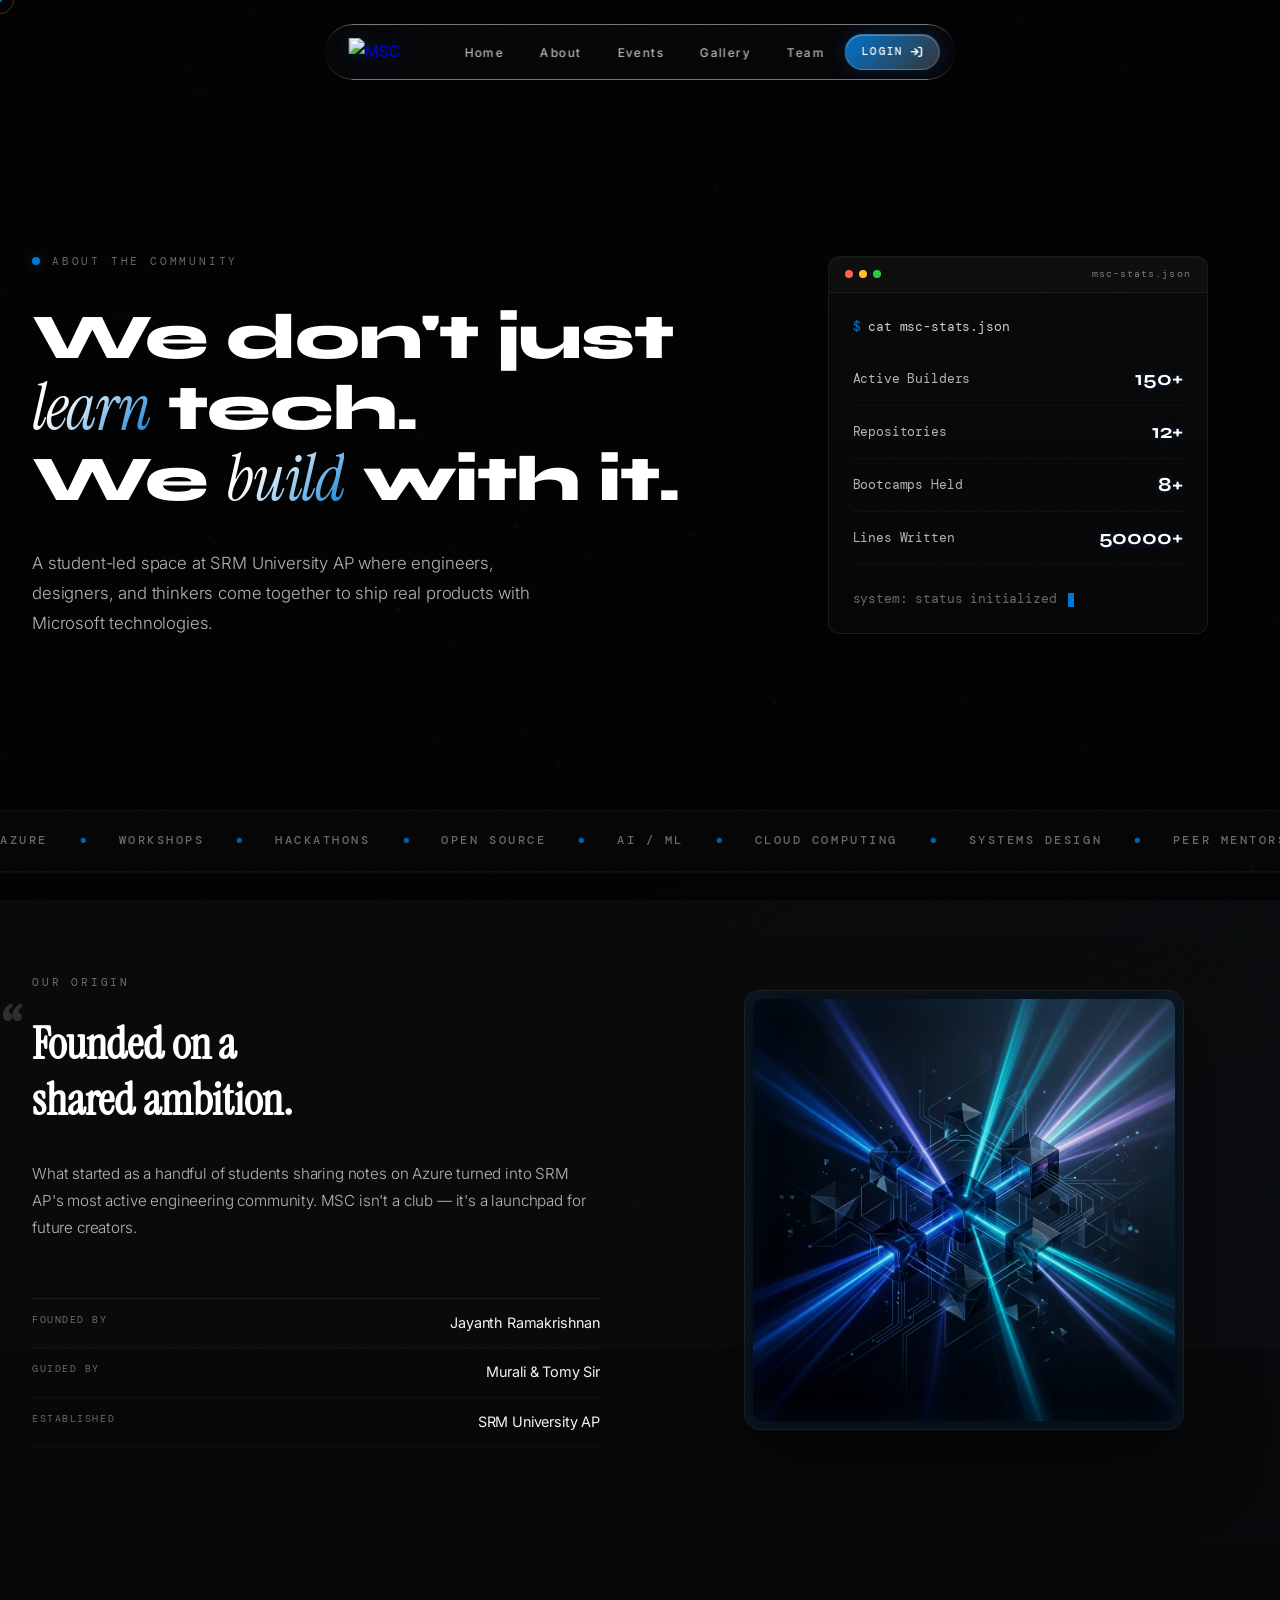
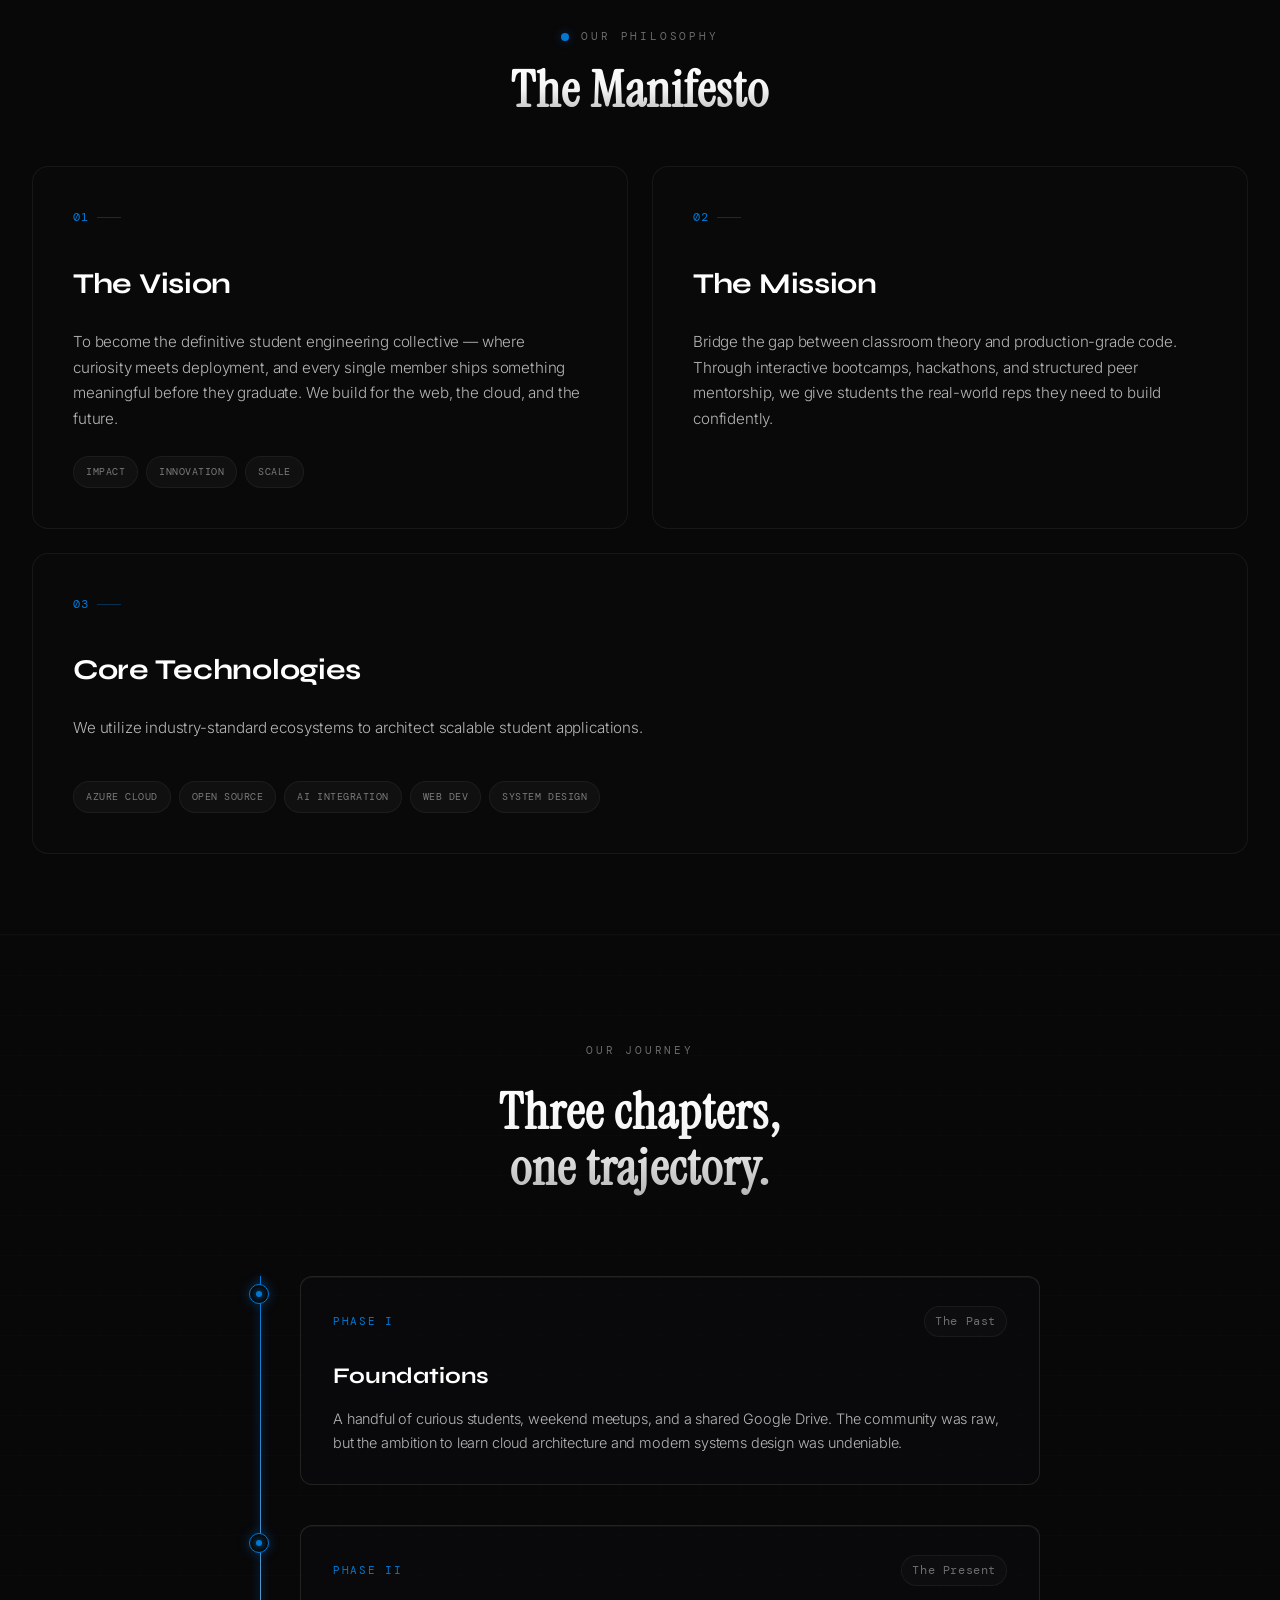
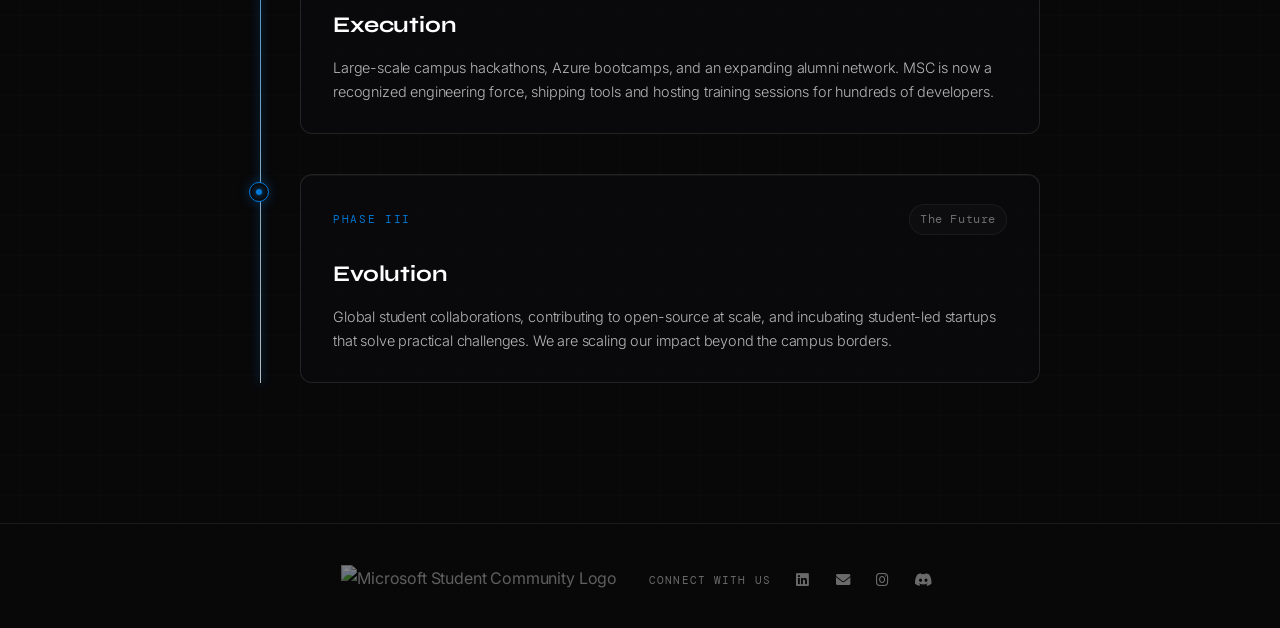
==== commit 4b68bcb2: "Update MSC website" ====
--- a/mscsrmap-main/about.html
+++ b/mscsrmap-main/about.html
@@ -36,17 +36,36 @@
   <div class="c-ring" id="cRing"></div>
   <canvas id="canvas-particles"></canvas>
 
-  <!-- Loading Screen -->
+  <!-- Loading Screen — Radiance Preloader -->
   <div class="loading-screen" id="loadingScreen">
-    <div class="loading-split top"></div>
-    <div class="loading-split bottom"></div>
+    <!-- Ambient radial glow -->
+    <div class="loader-glow-field"></div>
+
+    <!-- Floating ambient particles (pure CSS) -->
+    <div class="loader-particles">
+      <span></span><span></span><span></span><span></span><span></span><span></span><span></span><span></span>
+    </div>
+
+    <!-- Central content -->
     <div class="loading-content">
+      <!-- SVG circular progress ring -->
+      <div class="loader-ring-wrap">
+        <svg class="loader-ring-svg" viewBox="0 0 200 200">
+          <circle class="loader-ring-track" cx="100" cy="100" r="88" />
+          <circle class="loader-ring-fill" cx="100" cy="100" r="88" id="loaderRingFill" />
+        </svg>
+      </div>
+
+      <!-- Logo (centered inside ring) -->
       <div class="loading-logo-wrap">
         <img src="https://lkbwunzswqbnoygxtilm.supabase.co/storage/v1/object/public/webpage/MSC%20Logo.png"
           alt="MSC Logo" class="loading-logo-img" />
       </div>
-      <div class="loading-bar-wrap">
-        <div class="loading-bar-line"></div>
+
+      <!-- Brand text -->
+      <div class="loader-text-group">
+        <span class="loader-brand-line">MICROSOFT STUDENT COMMUNITY</span>
+        <span class="loader-chapter-line">SRM UNIVERSITY AP</span>
       </div>
     </div>
   </div>
@@ -71,7 +90,8 @@
         <li><a href="events.html" class="nav-link">Events</a></li>
         <li><a href="gallery.html" class="nav-link">Gallery</a></li>
         <li><a href="team.html" class="nav-link">Team</a></li>
-        <li><a href="event-portal.html" class="nav-login-btn"><span>Login</span><i class="fa-solid fa-arrow-right-to-bracket"></i></a></li>
+        <li><a href="event-portal.html" class="nav-login-btn"><span>Login</span><i
+              class="fa-solid fa-arrow-right-to-bracket"></i></a></li>
       </ul>
       <div class="hamburger">
         <span></span>
@@ -232,7 +252,7 @@
         <span class="ab-eyebrow-tag">Our Philosophy</span>
       </div>
       <h2 class="section-title" style="text-align: center; margin-bottom: 2rem;">The Manifesto</h2>
-      
+
       <div class="manifesto-bento-grid">
         <!-- Vision Block -->
         <article class="bento-card large-vision glow-card">
@@ -242,7 +262,9 @@
               <div>
                 <h3 class="bento-card-title">The Vision</h3>
                 <p class="bento-card-desc">
-                  To become the definitive student engineering collective — where curiosity meets deployment, and every single member ships something meaningful before they graduate. We build for the web, the cloud, and the future.
+                  To become the definitive student engineering collective — where curiosity meets deployment, and every
+                  single member ships something meaningful before they graduate. We build for the web, the cloud, and
+                  the future.
                 </p>
               </div>
             </div>
@@ -253,7 +275,7 @@
             </div>
           </div>
         </article>
-        
+
         <!-- Mission Block -->
         <article class="bento-card mission-block glow-card">
           <div class="bento-card-content">
@@ -262,7 +284,9 @@
               <div>
                 <h3 class="bento-card-title">The Mission</h3>
                 <p class="bento-card-desc">
-                  Bridge the gap between classroom theory and production-grade code. Through interactive bootcamps, hackathons, and structured peer mentorship, we give students the real-world reps they need to build confidently.
+                  Bridge the gap between classroom theory and production-grade code. Through interactive bootcamps,
+                  hackathons, and structured peer mentorship, we give students the real-world reps they need to build
+                  confidently.
                 </p>
               </div>
             </div>
@@ -281,17 +305,17 @@
                 </p>
               </div>
             </div>
-              <div class="bento-badge-cloud">
-                <span class="bento-badge">Azure Cloud</span>
-                <span class="bento-badge">Open Source</span>
-                <span class="bento-badge">AI Integration</span>
-                <span class="bento-badge">Web Dev</span>
-                <span class="bento-badge">System Design</span>
-              </div>
-            </div>
-          </div>
-        </article>
-      </div>
+            <div class="bento-badge-cloud">
+              <span class="bento-badge">Azure Cloud</span>
+              <span class="bento-badge">Open Source</span>
+              <span class="bento-badge">AI Integration</span>
+              <span class="bento-badge">Web Dev</span>
+              <span class="bento-badge">System Design</span>
+            </div>
+          </div>
+      </div>
+      </article>
+    </div>
     </div>
   </section>
 
@@ -302,13 +326,13 @@
         <span class="ab-eyebrow-tag" style="margin-bottom: 1.5rem; display: inline-block;">Our Journey</span>
         <h2 class="section-title">Three chapters,<br />one trajectory.</h2>
       </div>
-      
+
       <div class="timeline-container-premium">
         <!-- Progress bar line -->
         <div class="timeline-vertical-bar">
           <div class="timeline-progress-fill"></div>
         </div>
-        
+
         <!-- Phase 1 -->
         <div class="timeline-phase">
           <div class="timeline-node">
@@ -321,7 +345,8 @@
             </div>
             <h4>Foundations</h4>
             <p>
-              A handful of curious students, weekend meetups, and a shared Google Drive. The community was raw, but the ambition to learn cloud architecture and modern systems design was undeniable.
+              A handful of curious students, weekend meetups, and a shared Google Drive. The community was raw, but the
+              ambition to learn cloud architecture and modern systems design was undeniable.
             </p>
           </article>
         </div>
@@ -338,7 +363,8 @@
             </div>
             <h4>Execution</h4>
             <p>
-              Large-scale campus hackathons, Azure bootcamps, and an expanding alumni network. MSC is now a recognized engineering force, shipping tools and hosting training sessions for hundreds of developers.
+              Large-scale campus hackathons, Azure bootcamps, and an expanding alumni network. MSC is now a recognized
+              engineering force, shipping tools and hosting training sessions for hundreds of developers.
             </p>
           </article>
         </div>
@@ -355,7 +381,8 @@
             </div>
             <h4>Evolution</h4>
             <p>
-              Global student collaborations, contributing to open-source at scale, and incubating student-led startups that solve practical challenges. We are scaling our impact beyond the campus borders.
+              Global student collaborations, contributing to open-source at scale, and incubating student-led startups
+              that solve practical challenges. We are scaling our impact beyond the campus borders.
             </p>
           </article>
         </div>
@@ -389,7 +416,8 @@
   </footer>
 
   <script src="script.min.js" defer></script>
+  <script src="particles.js" defer></script>
   <script src="about-interactive.js" defer></script>
 </body>
 
-</html>
+</html>
--- a/mscsrmap-main/styles.css
+++ b/mscsrmap-main/styles.css
@@ -178,6 +178,43 @@
   border: 1px solid var(--w10);
 }
 
+/* ===== PREMIUM GLASS UTILITY ===== */
+.premium-glass {
+  background: rgba(10, 10, 15, 0.55);
+  backdrop-filter: blur(20px) saturate(160%);
+  -webkit-backdrop-filter: blur(20px) saturate(160%);
+  border: 1px solid rgba(255, 255, 255, 0.08);
+  box-shadow: inset 0 1px 0 rgba(255, 255, 255, 0.05), 0 4px 24px rgba(0, 0, 0, 0.4);
+}
+
+/* ===== GLOW CARD RADIANT BORDER ===== */
+.glow-card {
+  position: relative;
+}
+
+.glow-card::before {
+  content: '';
+  position: absolute;
+  inset: -1px;
+  border-radius: inherit;
+  padding: 1px;
+  background: radial-gradient(350px circle at var(--mouse-x, 50%) var(--mouse-y, 50%),
+      rgba(0, 120, 212, 0.25),
+      transparent 60%);
+  -webkit-mask: linear-gradient(#fff 0 0) content-box, linear-gradient(#fff 0 0);
+  -webkit-mask-composite: xor;
+  mask: linear-gradient(#fff 0 0) content-box, linear-gradient(#fff 0 0);
+  mask-composite: exclude;
+  pointer-events: none;
+  z-index: 2;
+  opacity: 0;
+  transition: opacity 0.3s ease;
+}
+
+.glow-card:hover::before {
+  opacity: 1;
+}
+
 @keyframes logoPulse {
   0% {
     transform: scale(0.98);
@@ -195,7 +232,7 @@
   }
 }
 
-/* ===== LOADING SCREEN ===== */
+/* ===== LOADING SCREEN — RADIANCE PRELOADER ===== */
 .loading-screen {
   position: fixed;
   inset: 0;
@@ -203,104 +240,288 @@
   display: flex;
   align-items: center;
   justify-content: center;
-  pointer-events: none;
+  background: #000;
+  overflow: hidden;
+  transition: opacity 0.6s cubic-bezier(0.16, 1, 0.3, 1);
 }
 
 html.skip-loader .loading-screen {
   display: none !important;
 }
 
-.loading-split {
+.loading-screen.exit {
+  opacity: 0;
+  pointer-events: none;
+}
+
+/* ---- Ambient glow field ---- */
+.loader-glow-field {
   position: absolute;
-  left: 0;
-  right: 0;
-  height: 50vh;
-  background: #000;
-  transition: transform 0.8s cubic-bezier(0.77, 0, 0.175, 1);
+  width: 500px;
+  height: 500px;
+  border-radius: 50%;
+  background: radial-gradient(circle, rgba(0, 120, 212, 0.18) 0%, rgba(0, 120, 212, 0.04) 40%, transparent 70%);
+  top: 50%;
+  left: 50%;
+  transform: translate(-50%, -50%) scale(0.8);
+  animation: glowPulse 3s ease-in-out infinite alternate;
+  pointer-events: none;
+  z-index: 0;
+}
+
+.loading-screen.exit .loader-glow-field {
+  transform: translate(-50%, -50%) scale(2.5);
+  opacity: 0;
+  transition: all 0.8s cubic-bezier(0.16, 1, 0.3, 1);
+}
+
+@keyframes glowPulse {
+  0% {
+    transform: translate(-50%, -50%) scale(0.8);
+    opacity: 0.6;
+  }
+
+  100% {
+    transform: translate(-50%, -50%) scale(1.15);
+    opacity: 1;
+  }
+}
+
+/* ---- Floating ambient particles ---- */
+.loader-particles {
+  position: absolute;
+  inset: 0;
   z-index: 1;
-}
-
-.loading-split.top {
-  top: 0;
-  transform-origin: top;
-}
-
-.loading-split.bottom {
-  bottom: 0;
-  transform-origin: bottom;
-}
-
-.loading-screen.hidden .loading-split.top {
-  transform: translateY(-100%);
-}
-
-.loading-screen.hidden .loading-split.bottom {
-  transform: translateY(100%);
-}
-
+  pointer-events: none;
+  overflow: hidden;
+}
+
+.loader-particles span {
+  position: absolute;
+  width: 3px;
+  height: 3px;
+  border-radius: 50%;
+  background: rgba(0, 120, 212, 0.5);
+  box-shadow: 0 0 6px rgba(0, 120, 212, 0.3);
+  animation: particleDrift linear infinite;
+}
+
+.loader-particles span:nth-child(1) {
+  left: 15%;
+  top: 80%;
+  animation-duration: 6s;
+  animation-delay: 0s;
+  width: 2px;
+  height: 2px;
+}
+
+.loader-particles span:nth-child(2) {
+  left: 30%;
+  top: 90%;
+  animation-duration: 8s;
+  animation-delay: 0.5s;
+}
+
+.loader-particles span:nth-child(3) {
+  left: 50%;
+  top: 85%;
+  animation-duration: 7s;
+  animation-delay: 1s;
+  width: 4px;
+  height: 4px;
+  opacity: 0.4;
+}
+
+.loader-particles span:nth-child(4) {
+  left: 70%;
+  top: 95%;
+  animation-duration: 9s;
+  animation-delay: 0.3s;
+  width: 2px;
+  height: 2px;
+}
+
+.loader-particles span:nth-child(5) {
+  left: 85%;
+  top: 88%;
+  animation-duration: 6.5s;
+  animation-delay: 1.5s;
+}
+
+.loader-particles span:nth-child(6) {
+  left: 40%;
+  top: 92%;
+  animation-duration: 7.5s;
+  animation-delay: 0.8s;
+  width: 2px;
+  height: 2px;
+}
+
+.loader-particles span:nth-child(7) {
+  left: 60%;
+  top: 82%;
+  animation-duration: 8.5s;
+  animation-delay: 0.2s;
+  opacity: 0.3;
+}
+
+.loader-particles span:nth-child(8) {
+  left: 22%;
+  top: 75%;
+  animation-duration: 10s;
+  animation-delay: 1.2s;
+  width: 2px;
+  height: 2px;
+}
+
+@keyframes particleDrift {
+  0% {
+    transform: translateY(0) translateX(0);
+    opacity: 0;
+  }
+
+  10% {
+    opacity: 1;
+  }
+
+  90% {
+    opacity: 1;
+  }
+
+  100% {
+    transform: translateY(-100vh) translateX(20px);
+    opacity: 0;
+  }
+}
+
+/* ---- Central content ---- */
 .loading-content {
   position: relative;
   z-index: 2;
   display: flex;
   flex-direction: column;
   align-items: center;
-  gap: 2rem;
-  transition: opacity 0.4s ease, transform 0.6s ease;
-}
-
-.loading-screen.hidden .loading-content {
+}
+
+/* ---- SVG circular progress ring ---- */
+.loader-ring-wrap {
+  position: absolute;
+  width: 180px;
+  height: 180px;
+  top: 50%;
+  left: 50%;
+  transform: translate(-50%, -50%);
+  margin-top: -30px;
+  pointer-events: none;
+}
+
+.loader-ring-svg {
+  width: 100%;
+  height: 100%;
+  transform: rotate(-90deg);
+}
+
+.loader-ring-track {
+  fill: none;
+  stroke: rgba(255, 255, 255, 0.04);
+  stroke-width: 1.5;
+}
+
+.loader-ring-fill {
+  fill: none;
+  stroke: var(--blue);
+  stroke-width: 2;
+  stroke-linecap: round;
+  stroke-dasharray: 553;
+  stroke-dashoffset: 553;
+  transition: stroke-dashoffset 0.08s linear;
+  filter: drop-shadow(0 0 6px rgba(0, 120, 212, 0.5));
+}
+
+.loading-screen.exit .loader-ring-wrap {
+  transform: translate(-50%, -50%) scale(1.6);
   opacity: 0;
-  transform: scale(0.95);
-}
-
+  transition: all 0.7s cubic-bezier(0.16, 1, 0.3, 1);
+}
+
+/* ---- Logo ---- */
 .loading-logo-wrap {
-  overflow: hidden;
   display: flex;
   align-items: center;
   justify-content: center;
+  margin-bottom: 2.5rem;
 }
 
 .loading-logo-img {
-  height: 100px;
+  height: 90px;
   width: auto;
   object-fit: contain;
-  transform: translateY(100%);
-  animation: slideUpLogo 0.8s cubic-bezier(0.16, 1, 0.3, 1) forwards;
-  filter: drop-shadow(0 0 14px rgba(0, 120, 212, 0.35));
-}
-
-@keyframes slideUpLogo {
-  to {
-    transform: translateY(0);
-  }
-}
-
-.loading-bar-wrap {
-  width: 140px;
-  height: 1px;
-  background: var(--w10);
-  overflow: hidden;
-  position: relative;
-}
-
-.loading-bar-line {
-  position: absolute;
-  top: 0;
-  left: 0;
-  height: 100%;
-  width: 40%;
-  background: var(--blue);
-  animation: loadingScan 1s cubic-bezier(0.65, 0, 0.35, 1) infinite;
-}
-
-@keyframes loadingScan {
+  opacity: 0;
+  filter: blur(16px);
+  transform: scale(0.85);
+  animation: logoRadiance 1.2s cubic-bezier(0.16, 1, 0.3, 1) 0.15s forwards;
+}
+
+.loading-screen.exit .loading-logo-img {
+  transform: scale(1.3);
+  opacity: 0;
+  filter: blur(4px);
+  transition: all 0.5s cubic-bezier(0.16, 1, 0.3, 1);
+}
+
+@keyframes logoRadiance {
   0% {
-    left: -40%;
+    opacity: 0;
+    filter: blur(16px) drop-shadow(0 0 30px rgba(0, 120, 212, 0.6));
+    transform: scale(0.85);
+  }
+
+  50% {
+    opacity: 1;
+    filter: blur(2px) drop-shadow(0 0 24px rgba(0, 120, 212, 0.5));
   }
 
   100% {
-    left: 100%;
-  }
+    opacity: 1;
+    filter: blur(0px) drop-shadow(0 0 16px rgba(0, 120, 212, 0.3));
+    transform: scale(1);
+  }
+}
+
+/* ---- Brand text ---- */
+.loader-text-group {
+  display: flex;
+  flex-direction: column;
+  align-items: center;
+  gap: 6px;
+}
+
+.loader-brand-line {
+  font-family: var(--font-m);
+  font-size: 0.65rem;
+  letter-spacing: 0.28em;
+  text-transform: uppercase;
+  color: rgba(255, 255, 255, 0.5);
+  opacity: 0;
+  transform: translateY(8px);
+  animation: fadeUpIn 0.7s var(--ease) 0.6s both;
+}
+
+.loader-chapter-line {
+  font-family: var(--font-m);
+  font-size: 0.55rem;
+  letter-spacing: 0.22em;
+  text-transform: uppercase;
+  color: rgba(0, 120, 212, 0.6);
+  opacity: 0;
+  transform: translateY(8px);
+  animation: fadeUpIn 0.7s var(--ease) 0.85s both;
+}
+
+.loading-screen.exit .loader-text-group {
+  opacity: 0;
+  transform: translateY(-8px);
+  transition: all 0.4s ease;
 }
 
 /* ===== BACKGROUND ===== */
@@ -329,6 +550,16 @@
   z-index: -1;
 }
 
+/* Particle Background Canvas (global — page-specific CSS may override z-index) */
+#canvas-particles {
+  position: fixed;
+  inset: 0;
+  width: 100vw;
+  height: 100vh;
+  z-index: -3;
+  pointer-events: none;
+}
+
 body.events-page .background-overlay,
 body.team-page .background-overlay,
 body.board-page .background-overlay {
@@ -365,8 +596,15 @@
 }
 
 @keyframes navSlideIn {
-  from { opacity: 0; transform: translate(-50%, -20px); }
-  to   { opacity: 1; transform: translate(-50%, 0); }
+  from {
+    opacity: 0;
+    transform: translate(-50%, -20px);
+  }
+
+  to {
+    opacity: 1;
+    transform: translate(-50%, 0);
+  }
 }
 
 .nav-container {
@@ -477,7 +715,9 @@
   z-index: 1;
 }
 
-.nav-login-btn i { font-size: 0.72rem; }
+.nav-login-btn i {
+  font-size: 0.72rem;
+}
 
 .nav-login-btn:hover {
   transform: translateY(-1px);
@@ -499,8 +739,8 @@
   width: 40px;
   height: 40px;
   border-radius: 10px;
-  background: rgba(255,255,255,0.04);
-  border: 1px solid rgba(255,255,255,0.08);
+  background: rgba(255, 255, 255, 0.04);
+  border: 1px solid rgba(255, 255, 255, 0.08);
   gap: 5px;
   z-index: 2001;
   flex-shrink: 0;
@@ -508,14 +748,14 @@
 }
 
 .hamburger:hover {
-  background: rgba(255,255,255,0.08);
-  border-color: rgba(255,255,255,0.14);
+  background: rgba(255, 255, 255, 0.08);
+  border-color: rgba(255, 255, 255, 0.14);
 }
 
 .hamburger span {
   width: 18px;
   height: 2px;
-  background: rgba(255,255,255,0.7);
+  background: rgba(255, 255, 255, 0.7);
   border-radius: 2px;
   transition: transform 0.35s cubic-bezier(0.16, 1, 0.3, 1), opacity 0.25s ease, width 0.3s ease;
   display: block;
@@ -526,11 +766,22 @@
   border-color: rgba(0, 120, 212, 0.3);
 }
 
-.hamburger.active span { background: #fff; }
-
-.hamburger.active span:nth-child(1) { transform: translateY(7px) rotate(45deg); }
-.hamburger.active span:nth-child(2) { opacity: 0; width: 0; }
-.hamburger.active span:nth-child(3) { transform: translateY(-7px) rotate(-45deg); }
+.hamburger.active span {
+  background: #fff;
+}
+
+.hamburger.active span:nth-child(1) {
+  transform: translateY(7px) rotate(45deg);
+}
+
+.hamburger.active span:nth-child(2) {
+  opacity: 0;
+  width: 0;
+}
+
+.hamburger.active span:nth-child(3) {
+  transform: translateY(-7px) rotate(-45deg);
+}
 
 /* ── MOBILE DROPDOWN OVERLAY ── */
 /* This is position:fixed relative to viewport — no parent can clip it */
@@ -544,7 +795,7 @@
   -webkit-backdrop-filter: blur(24px);
   border: 1px solid rgba(255, 255, 255, 0.1);
   border-radius: 20px;
-  box-shadow: 0 32px 80px rgba(0,0,0,0.8), 0 0 0 1px rgba(255,255,255,0.04);
+  box-shadow: 0 32px 80px rgba(0, 0, 0, 0.8), 0 0 0 1px rgba(255, 255, 255, 0.04);
   z-index: 1999;
   opacity: 0;
   visibility: hidden;
@@ -854,78 +1105,379 @@
   transition-delay: 0.32s;
 }
 
-/* ===== HERO PRO ===== */
+/* ===== HERO V2 — LINEAR x CUBERTO BESPOKE DESIGN ===== */
 .hero.hero-pro {
   position: relative;
   min-height: 100vh;
   display: flex;
   align-items: center;
   justify-content: center;
-  padding: 0 24px;
-}
-
-.hero-pro .hero-content {
+  padding: 140px 24px 80px;
+  z-index: 2;
+}
+
+.hero-pro .hero-container {
+  max-width: 1280px;
+  width: 100%;
+  margin: 0 auto;
+  display: grid;
+  grid-template-columns: 1.15fr 0.85fr;
+  gap: 4rem;
+  align-items: center;
+}
+
+@media (max-width: 1024px) {
+  .hero-pro .hero-container {
+    grid-template-columns: 1fr;
+    gap: 3rem;
+    text-align: center;
+  }
+}
+
+.hero-pro .hero-content-left {
+  display: flex;
+  flex-direction: column;
+  align-items: flex-start;
+}
+
+@media (max-width: 1024px) {
+  .hero-pro .hero-content-left {
+    align-items: center;
+  }
+}
+
+/* Eyebrow Status Pill */
+.hero-status-pill {
+  display: inline-flex;
+  align-items: center;
+  gap: 0.6rem;
+  padding: 0.4rem 1.1rem;
+  background: rgba(10, 10, 15, 0.6);
+  border: 1px solid rgba(255, 255, 255, 0.1);
+  border-radius: 9999px;
+  backdrop-filter: blur(12px);
+  -webkit-backdrop-filter: blur(12px);
+  box-shadow: inset 0 1px 0 rgba(255, 255, 255, 0.08);
+  margin-bottom: 2rem;
+  animation: fadeUpIn 0.8s var(--ease) 0.1s both;
+}
+
+.live-beacon {
+  width: 8px;
+  height: 8px;
+  border-radius: 50%;
+  background: #22c55e;
+  box-shadow: 0 0 10px rgba(34, 197, 94, 0.8);
   position: relative;
-  z-index: 10;
-  text-align: center;
-  max-width: 1000px;
-  width: 100%;
-  display: flex;
-  flex-direction: column;
-  align-items: center;
-  justify-content: center;
-}
-
-.hero-tagline-pill {
-  display: inline-flex;
-  align-items: center;
-  justify-content: center;
-  gap: 0.5rem;
-  padding: 0.35rem 1rem;
-  font-family: var(--font-b);
-  font-size: 0.65rem;
-  letter-spacing: 0.2em;
+}
+
+.live-beacon::after {
+  content: '';
+  position: absolute;
+  inset: -3px;
+  border-radius: 50%;
+  border: 1px solid #22c55e;
+  animation: beaconPulse 2s cubic-bezier(0.16, 1, 0.3, 1) infinite;
+}
+
+@keyframes beaconPulse {
+  0% {
+    transform: scale(0.8);
+    opacity: 1;
+  }
+
+  100% {
+    transform: scale(2.2);
+    opacity: 0;
+  }
+}
+
+.hero-status-text {
+  font-family: var(--font-m);
+  font-size: 0.68rem;
+  letter-spacing: 0.18em;
   text-transform: uppercase;
   color: var(--w80);
-  margin-bottom: 1.5rem;
-  opacity: 0;
-  animation: fadeUpIn 0.8s var(--ease) 0.1s forwards;
-}
-
-.hero-title-pro {
+}
+
+/* Main Display Title */
+.hero-title-v2 {
+  font-family: var(--font-d);
+  font-size: clamp(2.6rem, 5vw, 4.5rem);
+  font-weight: 800;
+  line-height: 1.08;
+  letter-spacing: -0.03em;
+  color: var(--w100);
+  margin-bottom: 1.75rem;
+  animation: fadeUpIn 0.9s var(--ease) 0.2s both;
+}
+
+.hero-italic-highlight {
   font-family: var(--font-s);
-  font-size: clamp(3rem, 7vw, 5.5rem);
+  font-style: italic;
   font-weight: 400;
-  line-height: 1.1;
-  background: linear-gradient(to bottom, var(--w100), var(--w95), var(--w70));
+  background: linear-gradient(135deg, #ffffff 20%, var(--blue) 100%);
   -webkit-background-clip: text;
   background-clip: text;
   color: transparent;
+  padding-right: 0.15em;
+}
+
+.hero-desc-v2 {
+  font-size: 1.05rem;
+  line-height: 1.75;
+  color: var(--w70);
+  max-width: 560px;
+  font-weight: 300;
+  margin-bottom: 2.5rem;
+  animation: fadeUpIn 1s var(--ease) 0.3s both;
+}
+
+/* Dual CTAs */
+.hero-cta-group {
+  display: flex;
+  align-items: center;
+  gap: 1rem;
+  flex-wrap: wrap;
+  animation: fadeUpIn 1s var(--ease) 0.4s both;
+}
+
+@media (max-width: 1024px) {
+  .hero-cta-group {
+    justify-content: center;
+  }
+}
+
+.hero-btn-primary {
+  display: inline-flex;
+  align-items: center;
+  gap: 0.75rem;
+  padding: 0.9rem 2rem;
+  font-family: var(--font-b);
+  font-size: 0.88rem;
+  font-weight: 500;
+  color: #ffffff;
+  background: var(--blue);
+  border: 1px solid rgba(255, 255, 255, 0.2);
+  border-radius: 9999px;
+  text-decoration: none;
+  box-shadow: 0 8px 24px rgba(0, 120, 212, 0.4), inset 0 1px 0 rgba(255, 255, 255, 0.3);
+  transition: all 0.3s var(--ease);
+}
+
+.hero-btn-primary:hover {
+  background: rgba(0, 120, 212, 0.85);
+  transform: translateY(-2px);
+  box-shadow: 0 12px 32px rgba(0, 120, 212, 0.55), inset 0 1px 0 rgba(255, 255, 255, 0.4);
+}
+
+.hero-btn-primary .btn-arrow {
+  transition: transform 0.3s ease;
+}
+
+.hero-btn-primary:hover .btn-arrow {
+  transform: translateX(4px);
+}
+
+.hero-btn-secondary {
+  display: inline-flex;
+  align-items: center;
+  gap: 0.6rem;
+  padding: 0.9rem 1.8rem;
+  font-family: var(--font-b);
+  font-size: 0.88rem;
+  font-weight: 500;
+  color: var(--w80);
+  background: rgba(255, 255, 255, 0.03);
+  border: 1px solid rgba(255, 255, 255, 0.1);
+  border-radius: 9999px;
+  text-decoration: none;
+  backdrop-filter: blur(8px);
+  transition: all 0.3s ease;
+}
+
+.hero-btn-secondary:hover {
+  color: var(--w100);
+  background: rgba(255, 255, 255, 0.08);
+  border-color: rgba(255, 255, 255, 0.25);
+}
+
+/* Right Side Live Telemetry Console (Linear style) */
+.hero-console-card {
+  background: rgba(10, 10, 15, 0.55);
+  backdrop-filter: blur(24px) saturate(160%);
+  -webkit-backdrop-filter: blur(24px) saturate(160%);
+  border: 1px solid rgba(255, 255, 255, 0.08);
+  border-radius: 14px;
+  box-shadow: 0 24px 60px rgba(0, 0, 0, 0.5), inset 0 1px 0 rgba(255, 255, 255, 0.06);
+  overflow: hidden;
+  position: relative;
+  animation: fadeUpIn 1s var(--ease) 0.5s both;
+}
+
+.console-header-bar {
+  padding: 12px 18px;
+  background: rgba(255, 255, 255, 0.02);
+  border-bottom: 1px solid rgba(255, 255, 255, 0.06);
+  display: flex;
+  align-items: center;
+  justify-content: space-between;
+}
+
+.console-dots-group {
+  display: flex;
+  gap: 6px;
+}
+
+.console-mac-dot {
+  width: 9px;
+  height: 9px;
+  border-radius: 50%;
+}
+
+.console-mac-dot.red {
+  background: #ff5f56;
+}
+
+.console-mac-dot.yellow {
+  background: #ffbd2e;
+}
+
+.console-mac-dot.green {
+  background: #27c93f;
+}
+
+.console-tag-mono {
+  font-family: var(--font-m);
+  font-size: 0.65rem;
+  letter-spacing: 0.14em;
+  color: var(--w45);
+  text-transform: uppercase;
+}
+
+.console-inner-body {
+  padding: 24px;
+}
+
+.console-telemetry-grid {
+  display: grid;
+  grid-template-columns: 1fr 1fr;
+  gap: 1rem;
   margin-bottom: 1.5rem;
+}
+
+.telemetry-item {
+  background: rgba(255, 255, 255, 0.02);
+  border: 1px solid rgba(255, 255, 255, 0.04);
+  padding: 14px;
+  border-radius: 8px;
+  text-align: left;
+}
+
+.telemetry-lbl {
+  font-family: var(--font-m);
+  font-size: 0.62rem;
+  letter-spacing: 0.12em;
+  text-transform: uppercase;
+  color: var(--w40);
+  margin-bottom: 4px;
+}
+
+.telemetry-val {
+  font-family: var(--font-d);
+  font-size: 1.1rem;
+  font-weight: 700;
+  color: var(--w100);
+}
+
+.console-terminal-line {
+  background: rgba(0, 0, 0, 0.4);
+  border: 1px solid rgba(255, 255, 255, 0.05);
+  border-radius: 6px;
+  padding: 12px 14px;
+  font-family: var(--font-m);
+  font-size: 0.78rem;
+  color: var(--w70);
+  display: flex;
+  align-items: center;
+  gap: 8px;
+  text-align: left;
+}
+
+.console-prompt-char {
+  color: var(--blue);
+  font-weight: bold;
+}
+
+/* Ecosystem / Pillars Section on Home Page */
+.home-pillars-section {
+  padding: 100px 0;
+  position: relative;
+  z-index: 2;
+  border-top: 1px solid rgba(255, 255, 255, 0.04);
+}
+
+.home-bento-grid {
+  display: grid;
+  grid-template-columns: repeat(3, 1fr);
+  gap: 1.5rem;
+  margin-top: 3rem;
+}
+
+@media (max-width: 900px) {
+  .home-bento-grid {
+    grid-template-columns: 1fr;
+  }
+}
+
+.bento-feature-card {
+  background: rgba(10, 10, 15, 0.45);
+  backdrop-filter: blur(16px);
+  -webkit-backdrop-filter: blur(16px);
+  border: 1px solid rgba(255, 255, 255, 0.07);
+  border-radius: 14px;
+  padding: 2.2rem;
+  display: flex;
+  flex-direction: column;
+  justify-content: space-between;
+  text-align: left;
+  transition: all 0.35s var(--ease);
+}
+
+.bento-feature-card:hover {
+  transform: translateY(-4px);
+  border-color: rgba(0, 120, 212, 0.35);
+  box-shadow: 0 16px 40px rgba(0, 0, 0, 0.4);
+}
+
+.bento-card-icon {
+  width: 44px;
+  height: 44px;
+  border-radius: 10px;
+  background: rgba(0, 120, 212, 0.1);
+  border: 1px solid rgba(0, 120, 212, 0.25);
+  display: flex;
+  align-items: center;
+  justify-content: center;
+  color: var(--blue);
+  font-size: 1.1rem;
+  margin-bottom: 1.75rem;
+}
+
+.bento-card-head {
+  font-family: var(--font-d);
+  font-size: 1.35rem;
+  font-weight: 700;
+  color: var(--w100);
+  margin-bottom: 0.75rem;
   letter-spacing: -0.01em;
-  opacity: 0;
-  animation: fadeUpIn 1s var(--ease) 0.2s forwards;
-  max-width: 900px;
-}
-
-.hero-desc-pro {
-  font-size: 1.1rem;
+}
+
+.bento-card-body {
+  font-size: 0.92rem;
+  line-height: 1.65;
   color: var(--w70);
-  max-width: 600px;
-  line-height: 1.6;
-  margin-bottom: 2.5rem;
   font-weight: 300;
-  opacity: 0;
-  animation: fadeUpIn 1s var(--ease) 0.3s forwards;
-}
-
-.hero-cta-area {
-  min-height: 50px;
-  display: flex;
-  align-items: center;
-  justify-content: center;
-  opacity: 0;
-  animation: fadeUpIn 1s var(--ease) 0.4s forwards;
 }
 
 @keyframes fadeUpIn {
@@ -940,87 +1492,8 @@
   }
 }
 
-.hero-btn-glass {
-  padding: 0.75rem 2.5rem;
-  font-family: var(--font-b);
-  font-size: 0.875rem;
-  font-weight: 500;
-  color: var(--w95);
-  background: rgba(255, 255, 255, 0.02);
-  border: 1px solid var(--w10);
-  border-radius: 9999px;
-  cursor: pointer;
-  transition: all 0.3s ease;
-  backdrop-filter: blur(4px);
-}
-
-.hero-btn-glass:hover {
-  border-color: var(--w40);
-  background: rgba(255, 255, 255, 0.05);
-  color: var(--w100);
-}
-
-.hero-email-form {
-  display: flex;
-  align-items: center;
-  gap: 0.5rem;
-  padding: 0.375rem 0.375rem 0.375rem 1.25rem;
-  border: 1px solid var(--w20);
-  border-radius: 9999px;
-  background: rgba(255, 255, 255, 0.02);
-  backdrop-filter: blur(4px);
-  width: 100%;
-  min-width: 280px;
-  max-width: 320px;
-  transition: border-color 0.3s ease, transform 0.2s ease;
-  transform: scale(0.95);
-}
-
-.hero-email-form.active {
-  transform: scale(1);
-}
-
-.hero-email-form:focus-within {
-  border-color: var(--w40);
-}
-
-.hero-email-form input {
-  flex: 1;
-  background: transparent;
-  border: none;
-  color: var(--w100);
-  font-family: var(--font-b);
-  font-size: 0.875rem;
-  outline: none;
-  min-width: 0;
-}
-
-.hero-email-form input::placeholder {
-  color: var(--w45);
-}
-
-.hero-email-form button {
-  width: 32px;
-  height: 32px;
-  border-radius: 50%;
-  background: var(--w10);
-  border: none;
-  color: var(--w100);
-  display: flex;
-  align-items: center;
-  justify-content: center;
-  cursor: pointer;
-  transition: all 0.3s ease;
-  flex-shrink: 0;
-}
-
-.hero-email-form button:hover {
-  background: var(--w20);
-}
-
-.hero-email-form.hidden {
-  display: none;
-}
+
+
 
 /* Large Screens */
 @media (min-width: 1600px) {
@@ -1563,133 +2036,11 @@
   margin-top: auto;
 }
 
-.register-btn {
-  font-family: var(--font-m);
-  background: transparent;
-  color: var(--w70);
-  border: 1px solid var(--border);
-  padding: 0.6rem 1.5rem;
-  border-radius: 0;
-  font-weight: 400;
-  font-size: 0.7rem;
-  letter-spacing: 0.1em;
-  text-transform: uppercase;
-  cursor: pointer;
-}
-
-.register-btn:hover {
-  border-color: var(--w40);
-  color: var(--w100);
-}
 
 .past-event {
   opacity: 0.7;
 }
 
-/* ===== FOUNDERS ===== */
-.founders-grid {
-  display: grid;
-  grid-template-columns: repeat(3, 1fr);
-  gap: 0;
-  text-align: center;
-}
-
-.founder-card {
-  background: transparent;
-  border: 1px solid var(--w20);
-  border-radius: 0;
-  padding: 3rem 2rem;
-  text-align: center;
-  position: relative;
-  transition: all 0.3s var(--ease);
-}
-
-.founder-card:hover {
-  border-color: var(--blue);
-  background: var(--w02);
-}
-
-.founder-card::after {
-  display: none;
-}
-
-.founder-card:last-child {
-  border-right: 1px solid var(--border);
-}
-
-.founder-card:last-child::after {
-  display: none;
-}
-
-.founder-image {
-  margin-bottom: 1.25rem;
-}
-
-.founder-image .image-placeholder {
-  width: 80px !important;
-  height: 80px !important;
-  border-radius: 50% !important;
-  margin: 0 auto;
-  overflow: hidden;
-  position: relative;
-  display: block !important;
-  background: none !important;
-  border: none !important;
-}
-
-.founder-img {
-  width: 100% !important;
-  height: 100% !important;
-  object-fit: cover !important;
-  border-radius: 50%;
-  position: absolute;
-  top: 0;
-  left: 0;
-}
-
-.founder-info h3 {
-  font-size: 1rem;
-  font-weight: 500;
-  margin-bottom: 0.2rem;
-  color: var(--w100);
-}
-
-.founder-role {
-  color: var(--w40);
-  font-weight: 400;
-  margin-bottom: 0;
-  font-size: 0.8rem;
-}
-
-.founder-bio {
-  color: var(--w70);
-  line-height: 1.6;
-  margin-bottom: 1rem;
-  font-size: 0.875rem;
-}
-
-.founder-social {
-  display: flex;
-  justify-content: center;
-  gap: 0.75rem;
-}
-
-.founder-social a {
-  width: 28px;
-  height: 28px;
-  background: none;
-  border: none;
-  display: flex;
-  align-items: center;
-  justify-content: center;
-  color: var(--w40);
-  text-decoration: none;
-  font-size: 0.85rem;
-}
-
-.founder-social a:hover {
-  color: var(--w100);
-}
 
 /* ===== DIRECTORATE ===== */
 /* commented by fawaz for future references */
@@ -2478,20 +2829,6 @@
     border-bottom: 1px solid var(--border);
   }
 
-  .founders-grid {
-    grid-template-columns: 1fr;
-  }
-
-  .founder-card {
-    border-right: none;
-    border-bottom: 1px solid var(--border);
-    padding: 2rem 1rem;
-  }
-
-  .founder-card:last-child {
-    border-bottom: none;
-  }
-
   .board-grid,
   .team-grid {
     grid-template-columns: repeat(2, 1fr);
@@ -3406,7 +3743,6 @@
     text-align: center;
   }
 
-  .founders-grid,
   .board-grid,
   .team-grid {
     grid-template-columns: 1fr;
@@ -3468,6 +3804,7 @@
 }
 
 @media (max-width: 900px) {
+
   /* Navbar pill: full width, keep pill shape */
   .navbar {
     left: 16px;
@@ -3477,7 +3814,9 @@
     animation: none;
     opacity: 1;
     border-radius: 16px;
-  }
+    overflow: visible;
+  }
+
   .nav-container {
     width: 100%;
     justify-content: space-between;
@@ -3485,14 +3824,98 @@
     height: 52px;
     padding: 0 14px;
   }
-  /* Hide desktop menu on mobile */
+
+  /* Mobile menu */
   .nav-menu {
-    display: none !important;
-  }
+    position: absolute;
+    inset: calc(100% + 10px) 0 auto 0;
+    width: auto;
+    max-height: calc(100vh - 104px);
+    display: flex;
+    flex-direction: column;
+    align-items: stretch;
+    justify-content: flex-start;
+    gap: 0.25rem;
+    padding: 0.65rem;
+    overflow-y: auto;
+    background: rgba(8, 8, 10, 0.94);
+    backdrop-filter: blur(18px);
+    -webkit-backdrop-filter: blur(18px);
+    border: 1px solid rgba(255, 255, 255, 0.1);
+    border-radius: 16px;
+    box-shadow: 0 18px 48px rgba(0, 0, 0, 0.56), 0 0 0 1px rgba(255, 255, 255, 0.04);
+    opacity: 0;
+    visibility: hidden;
+    pointer-events: none;
+    transform: translateY(-10px) scale(0.98);
+    transition: opacity 0.25s ease, visibility 0.25s ease, transform 0.25s cubic-bezier(0.16, 1, 0.3, 1);
+    z-index: 1999;
+  }
+
+  .nav-menu.active {
+    opacity: 1;
+    visibility: visible;
+    pointer-events: auto;
+    transform: translateY(0) scale(1);
+  }
+
+  .nav-menu li {
+    width: 100%;
+    list-style: none;
+  }
+
+  .nav-menu li:last-child {
+    margin-top: 0.45rem;
+    padding-top: 0.55rem;
+    border-top: 1px solid rgba(255, 255, 255, 0.08);
+  }
+
+  .nav-menu .nav-link,
+  .nav-menu .nav-login-btn {
+    display: flex;
+    align-items: center;
+    width: 100%;
+    max-width: none;
+    min-height: 44px;
+    justify-content: flex-start;
+    margin: 0;
+    padding: 0 1rem;
+    border-radius: 12px;
+    text-align: left;
+    box-sizing: border-box;
+  }
+
+  .nav-menu .nav-link {
+    color: rgba(255, 255, 255, 0.72);
+    font-size: 0.95rem;
+    letter-spacing: 0.01em;
+    line-height: 1;
+    text-transform: none;
+    background: transparent;
+  }
+
+  .nav-menu .nav-link:hover {
+    color: #fff;
+    background: rgba(255, 255, 255, 0.06);
+  }
+
+  .nav-menu .nav-link.active {
+    color: #fff;
+    background: rgba(255, 255, 255, 0.1);
+  }
+
+  .nav-menu .nav-login-btn {
+    justify-content: center;
+    min-height: 46px;
+    letter-spacing: 0.12em;
+    border-radius: 12px;
+  }
+
   /* Show hamburger */
   .hamburger {
     display: flex;
   }
+
   /* Show the mobile overlay panel */
   .nav-mobile-overlay {
     display: flex;
@@ -3578,41 +4001,49 @@
   transform: translateY(-1px);
 }
 
-  .hero-industrial .hero-inner {
-    grid-template-columns: 1fr;
-    gap: 3rem;
-  }
-  .hero-visual-ind {
-    border-left: none;
-    padding-left: 0;
-    border-top: 1px solid var(--border);
-    padding-top: 3rem;
-  }
-  .hero-title-ind {
-    font-size: clamp(2.5rem, 8vw, 4rem);
-  }
-  .hero-footer-ind {
-    gap: 2rem;
-  }
-  .ind-specs {
-    gap: 1.5rem;
-  }
-  .event-cassette {
-    grid-template-columns: 1fr;
-    gap: 1rem;
-  }
-  .event-edge {
-    justify-self: flex-start;
-  }
-  .about-shell {
-    grid-template-columns: 1fr;
-  }
-  .credit-strip {
-    border-left: none;
-    border-top: 1px solid var(--border);
-    padding-left: 0;
-    padding-top: 1rem;
-  }
+.hero-industrial .hero-inner {
+  grid-template-columns: 1fr;
+  gap: 3rem;
+}
+
+.hero-visual-ind {
+  border-left: none;
+  padding-left: 0;
+  border-top: 1px solid var(--border);
+  padding-top: 3rem;
+}
+
+.hero-title-ind {
+  font-size: clamp(2.5rem, 8vw, 4rem);
+}
+
+.hero-footer-ind {
+  gap: 2rem;
+}
+
+.ind-specs {
+  gap: 1.5rem;
+}
+
+.event-cassette {
+  grid-template-columns: 1fr;
+  gap: 1rem;
+}
+
+.event-edge {
+  justify-self: flex-start;
+}
+
+.about-shell {
+  grid-template-columns: 1fr;
+}
+
+.credit-strip {
+  border-left: none;
+  border-top: 1px solid var(--border);
+  padding-left: 0;
+  padding-top: 1rem;
+}
 }
 
 @media (max-width: 768px) {
@@ -3621,41 +4052,63 @@
     gap: 2rem;
     text-align: center;
   }
+
   .footer-social {
     justify-content: center;
   }
+
   .bento-catalog-grid {
     grid-template-columns: repeat(2, 1fr);
     grid-auto-rows: 180px;
   }
+
   .bento-item.bento-large,
   .bento-item.bento-w2 {
     grid-column: span 2;
   }
+
   .ab-hero-grid {
     grid-template-columns: 1fr !important;
     gap: 2rem !important;
   }
+
   .editorial-origin-grid {
     grid-template-columns: 1fr !important;
     gap: 2rem !important;
   }
+
   .manifesto-bento-grid {
     grid-template-columns: 1fr !important;
   }
+
   .bento-card.pillars-block {
     grid-column: span 1 !important;
   }
+
   .exh-grid {
     grid-template-columns: repeat(2, 1fr) !important;
   }
 }
 
 @media (max-width: 600px) {
-  .ind-badge { margin-bottom: 1.5rem; }
-  .ind-logo-container { max-width: 280px; }
-  .event-edge { width: 48px; height: 48px; }
-  .impact-band { flex-direction: column; align-items: flex-start; gap: 0.4rem; }
+  .ind-badge {
+    margin-bottom: 1.5rem;
+  }
+
+  .ind-logo-container {
+    max-width: 280px;
+  }
+
+  .event-edge {
+    width: 48px;
+    height: 48px;
+  }
+
+  .impact-band {
+    flex-direction: column;
+    align-items: flex-start;
+    gap: 0.4rem;
+  }
 }
 
 @media (max-width: 480px) {
@@ -3663,74 +4116,353 @@
     top: 12px;
     width: calc(100% - 24px);
   }
+
   .nav-menu {
-    top: 76px !important;
-    left: 12px !important;
-    right: 12px !important;
-  }
+    top: calc(100% + 8px) !important;
+    left: 0 !important;
+    right: 0 !important;
+  }
+
   .hero-title-pro,
   .ab-heading-hero,
   .exh-hero-title,
   .events-main-title {
     font-size: clamp(2rem, 9vw, 2.8rem) !important;
   }
+
   .bento-catalog-grid {
     grid-template-columns: 1fr;
     grid-auto-rows: 200px;
   }
+
   .bento-item.bento-large,
   .bento-item.bento-w2,
   .bento-item.bento-h2 {
     grid-column: span 1;
     grid-row: span 1;
   }
+
   .exh-grid {
     grid-template-columns: 1fr !important;
     gap: 16px !important;
   }
+
   .timeline-container-premium {
     padding-left: 40px;
   }
+
   .timeline-node {
     left: -31px;
   }
+
   .cinematic-lightbox {
     flex-direction: column;
   }
+
   .lightbox-sidebar {
     width: 100%;
     border-left: none;
     border-top: 1px solid var(--w10);
     padding: 1.5rem;
   }
+
   .lightbox-viewport {
     padding: 1rem;
   }
+
   .events-header-section {
     padding: 120px 0 32px !important;
   }
+
   .gallery-filter-bar {
     flex-wrap: wrap;
     gap: 0.5rem;
     justify-content: flex-start;
   }
+
   .cta-btn,
-  .register-btn,
   .event-gallery-btn {
     width: 100%;
     justify-content: center;
     text-align: center;
   }
+
   .event-modal-content {
     width: 100% !important;
     max-height: 100vh !important;
     border-radius: 0 !important;
   }
-  .artwork-frame { max-width: 100%; }
+
+  .artwork-frame {
+    max-width: 100%;
+  }
+}
+
+/* ===== HERO V2 & BENTO MOBILE OPTIMIZATIONS ===== */
+@media (max-width: 768px) {
+  .hero.hero-pro {
+    padding: 120px 16px 60px;
+  }
+
+  .hero-title-v2 {
+    font-size: 2.8rem;
+    line-height: 1.15;
+  }
+
+  .hero-desc-v2 {
+    font-size: 1rem;
+    margin-bottom: 2rem;
+  }
+
+  .hero-cta-group {
+    flex-direction: column;
+    width: 100%;
+    align-items: stretch;
+  }
+
+  .hero-btn-primary,
+  .hero-btn-secondary {
+    width: 100%;
+    justify-content: center;
+  }
+
+  .bento-feature-card {
+    padding: 1.5rem;
+  }
+
+  .console-inner-body {
+    padding: 16px;
+  }
+
+  .console-telemetry-grid {
+    grid-template-columns: 1fr;
+    gap: 0.75rem;
+  }
+}
+
+@media (max-width: 480px) {
+  .hero-title-v2 {
+    font-size: 2.2rem;
+  }
+
+  .hero-status-pill {
+    padding: 0.35rem 0.9rem;
+  }
+
+  .hero-status-text {
+    font-size: 0.6rem;
+  }
+
+  .bento-card-icon {
+    width: 40px;
+    height: 40px;
+    font-size: 1rem;
+    margin-bottom: 1.25rem;
+  }
+
+  .bento-card-head {
+    font-size: 1.15rem;
+  }
+
+  .console-terminal-line {
+    font-size: 0.7rem;
+    padding: 10px 12px;
+  }
 }
 
 @media (max-width: 360px) {
-  .nav-logo-img { height: 22px; }
-  .section-title { font-size: 1.3rem !important; }
-  .nav-container { padding: 0 12px; }
-}
+  .nav-logo-img {
+    height: 22px;
+  }
+
+  .section-title {
+    font-size: 1.3rem !important;
+  }
+
+  .nav-container {
+    padding: 0 12px;
+  }
+}
+
+/* ==========================================================================
+   SIGNATURE IMAGE UI/UX SYSTEM & RESPONSIVE ALIGNMENT (v7.0)
+   3D Tilt · HUD Camera Viewfinder Marks · Glare Sheen · Parallax Scroll Reveal
+   ========================================================================== */
+
+.msc-image-box {
+  position: relative;
+  overflow: hidden;
+  border-radius: 12px;
+  background: #0d0e12;
+  border: 1px solid rgba(255, 255, 255, 0.08);
+  box-shadow: 0 10px 30px -10px rgba(0, 0, 0, 0.5);
+  transform-style: preserve-3d;
+  perspective: 1000px;
+  transition: border-color 0.4s cubic-bezier(0.16, 1, 0.3, 1),
+    box-shadow 0.4s cubic-bezier(0.16, 1, 0.3, 1),
+    transform 0.4s cubic-bezier(0.16, 1, 0.3, 1);
+  will-change: transform;
+}
+
+.msc-image-box:hover {
+  border-color: rgba(0, 120, 212, 0.5);
+  box-shadow: 0 20px 40px -15px rgba(0, 120, 212, 0.25),
+    0 0 30px rgba(0, 120, 212, 0.15),
+    inset 0 0 20px rgba(255, 255, 255, 0.05);
+}
+
+/* Image Media Container */
+.msc-image-box__media {
+  width: 100%;
+  height: 100%;
+  position: relative;
+  overflow: hidden;
+}
+
+.msc-image-box__media img {
+  width: 100%;
+  height: 100%;
+  object-fit: cover;
+  display: block;
+  filter: brightness(0.92) contrast(1.05) saturate(0.95);
+  transform: scale(1.02);
+  transition: transform 0.75s cubic-bezier(0.16, 1, 0.3, 1),
+    filter 0.75s cubic-bezier(0.16, 1, 0.3, 1);
+  will-change: transform, filter;
+}
+
+.msc-image-box:hover .msc-image-box__media img {
+  transform: scale(1.08);
+  filter: brightness(1.08) contrast(1.1) saturate(1.1);
+}
+
+/* Glare & Sheen overlay following cursor */
+.msc-image-box__glare {
+  position: absolute;
+  inset: 0;
+  background: radial-gradient(600px circle at var(--mouse-x, 50%) var(--mouse-y, 50%),
+      rgba(255, 255, 255, 0.12),
+      transparent 60%);
+  opacity: 0;
+  pointer-events: none;
+  transition: opacity 0.3s ease;
+  z-index: 3;
+}
+
+.msc-image-box:hover .msc-image-box__glare {
+  opacity: 1;
+}
+
+/* Viewfinder HUD accents */
+.msc-image-box__hud {
+  position: absolute;
+  inset: 0;
+  pointer-events: none;
+  z-index: 4;
+  padding: 12px;
+  display: flex;
+  flex-direction: column;
+  justify-content: space-between;
+  opacity: 0;
+  transition: opacity 0.35s ease;
+}
+
+.msc-image-box:hover .msc-image-box__hud {
+  opacity: 1;
+}
+
+.msc-hud-top,
+.msc-hud-bottom {
+  display: flex;
+  justify-content: space-between;
+  align-items: center;
+}
+
+.msc-hud-mark {
+  font-family: var(--font-m, 'DM Mono', monospace);
+  font-size: 0.62rem;
+  letter-spacing: 0.15em;
+  color: rgba(255, 255, 255, 0.7);
+  text-transform: uppercase;
+  background: rgba(0, 0, 0, 0.4);
+  backdrop-filter: blur(4px);
+  padding: 2px 6px;
+  border-radius: 3px;
+  border: 1px solid rgba(255, 255, 255, 0.1);
+}
+
+.msc-hud-crosshair {
+  width: 10px;
+  height: 10px;
+  position: relative;
+}
+
+.msc-hud-crosshair::before,
+.msc-hud-crosshair::after {
+  content: '';
+  position: absolute;
+  background: var(--blue, #0078d4);
+}
+
+.msc-hud-crosshair::before {
+  top: 4px;
+  left: 0;
+  width: 10px;
+  height: 2px;
+}
+
+.msc-hud-crosshair::after {
+  top: 0;
+  left: 4px;
+  width: 2px;
+  height: 10px;
+}
+
+/* Scroll reveal utility class */
+.msc-scroll-reveal {
+  opacity: 0;
+  transform: translateY(30px) scale(0.96);
+  transition: opacity 0.8s cubic-bezier(0.16, 1, 0.3, 1),
+    transform 0.8s cubic-bezier(0.16, 1, 0.3, 1);
+  will-change: opacity, transform;
+}
+
+.msc-scroll-reveal.is-visible {
+  opacity: 1;
+  transform: translateY(0) scale(1);
+}
+
+/* Global Alignment & Container Utilities */
+.container {
+  width: 100%;
+  max-width: 1280px;
+  margin-left: auto;
+  margin-right: auto;
+  padding-left: clamp(16px, 4vw, 32px);
+  padding-right: clamp(16px, 4vw, 32px);
+}
+
+/* Responsive Fixes for Navbar & Footers across screens */
+@media (max-width: 992px) {
+  .nav-menu {
+    gap: 1rem;
+  }
+}
+
+@media (max-width: 768px) {
+  .footer-content {
+    flex-direction: column;
+    gap: 1.5rem;
+    align-items: center;
+    text-align: center;
+  }
+
+  .footer-connect {
+    flex-direction: column;
+    gap: 0.75rem;
+  }
+}
+
+grid-template-columns: 1fr;
+}
+}
